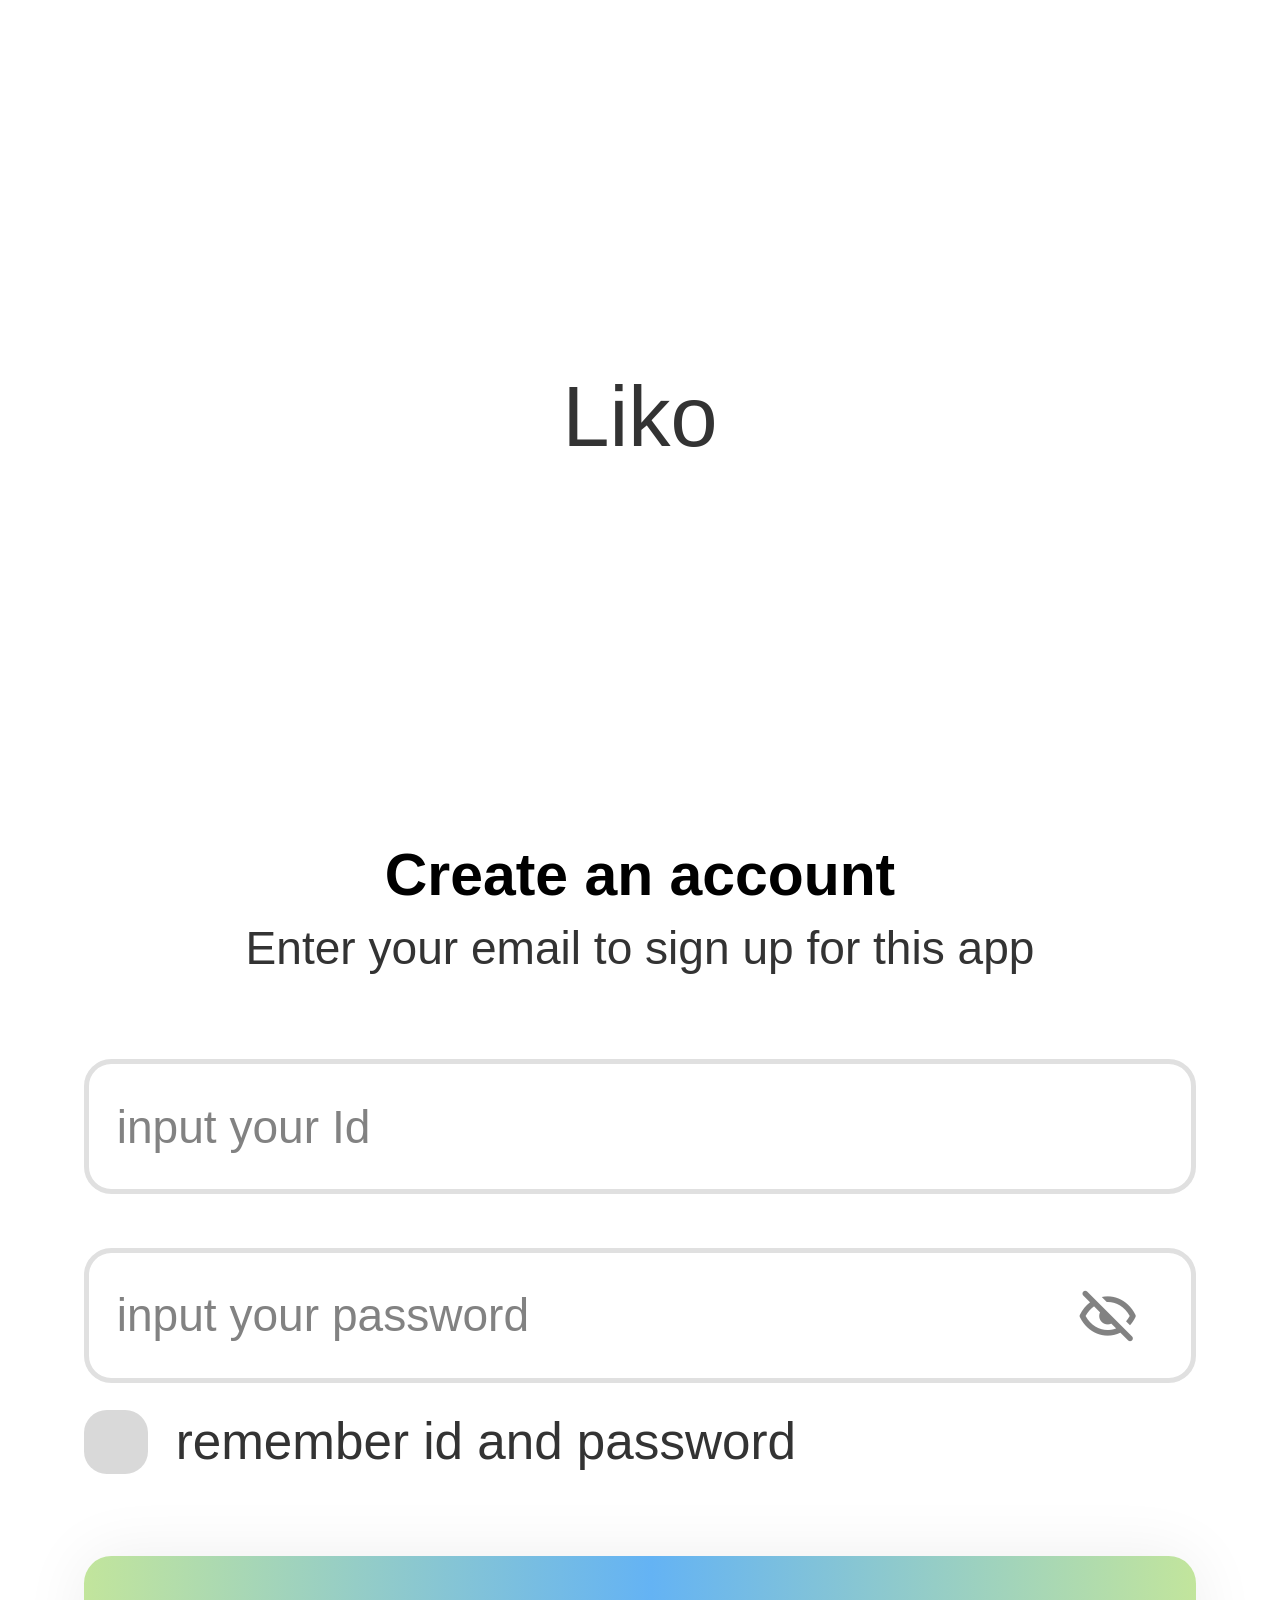
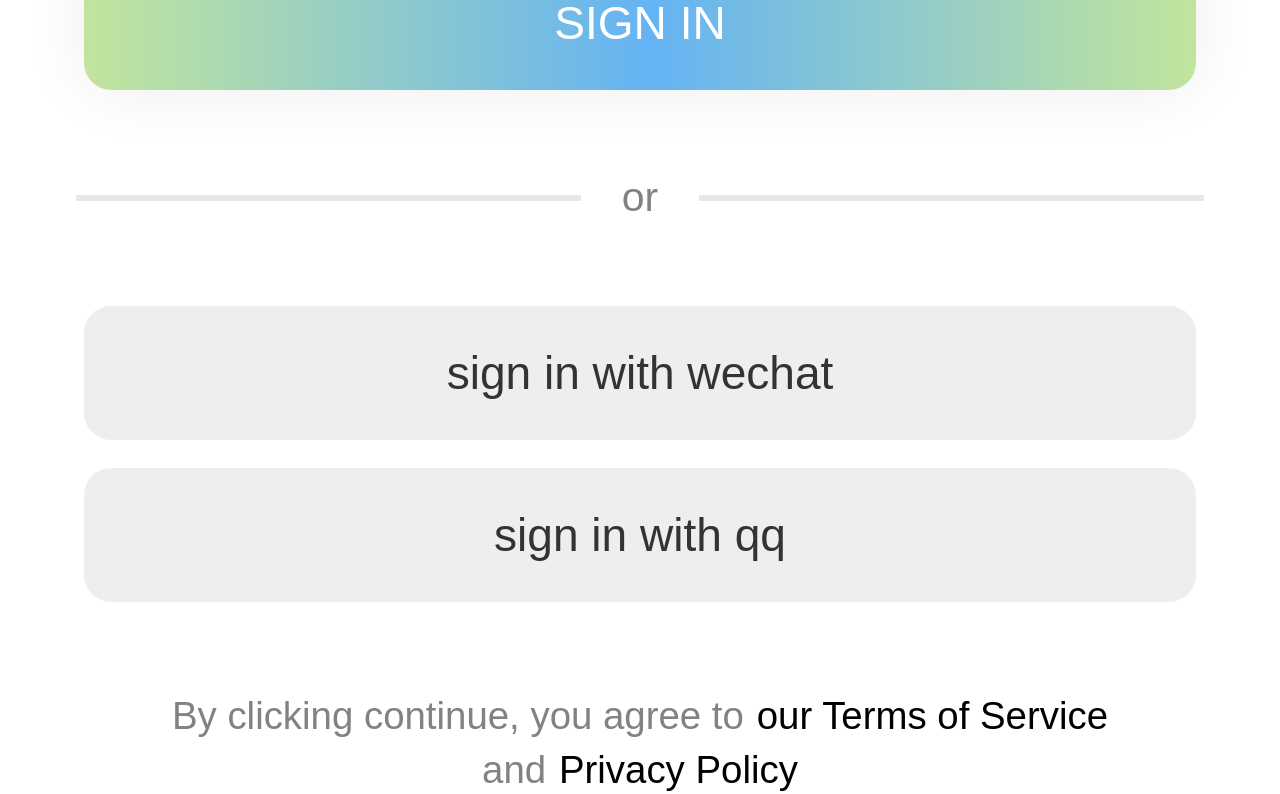
==== project/index.html @ 8d76da02 "接入了部分接口。做了首页，关注帖子。个人页面的渲染" ====
<!doctype html>
<html lang="en">
  <head>
    <meta charset="UTF-8" />
    <meta name="viewport" content="width=device-width, initial-scale=1.0" />
    <title>social chat</title>
    <!-- 首页图标 -->
    <link rel="icon" href="#" />
    <!-- 引入字体图标 -->
    <link rel="stylesheet" href="./resources/iconfont/iconfont.css" />
    <!-- 接入全局前置样式 -->
    <link rel="stylesheet" href="./css/base.css" />
    <!-- 接入登录页面的样式 -->
    <link rel="stylesheet" href="./css/sign_in.css" />
    <!-- 接入首页的样式 -->
    <link rel="stylesheet" href="./css/home.css" />
    <!-- 接入详情页面的样式 -->
    <link rel="stylesheet" href="./css/detials.css" />
    <!-- 接入个人页面的样式 -->
    <link rel="stylesheet" href="./css/personal.css" />
    <!-- 接入消息页面的样式 -->
    <link rel="stylesheet" href="./css/message.css" />
    <!-- 接入发布页面的样式 -->
    <link rel="stylesheet" href="./css/search-pulish.css" />
  </head>
  <body>
    <div class="sign-in">
      <div class="app-name">Liko</div>
      <div class="content">
        <div class="copy">
          <h3>Create an account</h3>
          <p>Enter your email to sign up for this app</p>
        </div>
        <div class="input">
          <input type="text" placeholder="input your Id" class="login-id" />
          <div class="pwd">
            <input
              type="password"
              placeholder="input your password"
              class="password"
            />
            <div class="eye-icons">
              <i class="iconfont icon-eye-off eye-active"></i>
              <i class="iconfont icon-eye"></i>
            </div>
          </div>
          <div class="remember-box">
            <div class="remember-button"></div>
            <p>remember id and password</p>
          </div>
          <button class="login-btn">sign in</button>
        </div>
        <div class="divider">
          <div class="left"></div>
          <span>or</span>
          <div class="right"></div>
        </div>
        <div class="btns">
          <button><i class="iconfont"></i>sign in with wechat</button>
          <button><i class="iconfont"></i>sign in with qq</button>
        </div>
        <div class="more-info">
          <div class="first-row">
            <span>By clicking continue, you agree to</span>
            <span> our Terms of Service</span>
          </div>
          <div class="next-row">
            <span>and</span> <span>Privacy Policy</span>
          </div>
        </div>
      </div>
    </div>
    <div class="home">
      <div class="nav-bar">
        <div class="app-logo">Liko</div>
        <div class="mode-toggle">
          <ul>
            <li><button class="btn-picked">For you</button></li>
            <li><button>Follow</button></li>
            <li><button>Topic</button></li>
          </ul>
          <div class="indicater"></div>
        </div>
      </div>
      <div class="search-bar">
        <input type="text" placeholder="Search..." id="go-to-search" />
        <div class="icon"><i class="iconfont icon-sousuo"></i></div>
      </div>
      <div class="ForYou mode-active">
        <div class="for-you">
          <div class="layout-left">
            <ul class="left-post-list"></ul>
          </div>
          <div class="layout-right">
            <ul class="right-post-list"></ul>
          </div>
        </div>
      </div>
      <div class="Follow">
        <div class="follow">
          <div class="follow-user">
            <ul></ul>
          </div>
          <div class="follow-post">
            <ul></ul>
          </div>
        </div>
      </div>
      <div class="Topic">
        <div class="item-number">
          <p>There are 100+ posts you're interested in</p>
        </div>
        <div class="topic">
          <div class="layout-left">
            <ul>
              <li class="item">
                <div class="photo">
                  <div class="post">
                    <div class="post-head">
                      <div class="avater">
                        <div class="avater-img">
                          <img
                            src="./resources/test photos/test-user-img.jpg"
                            alt=""
                          />
                        </div>
                        <div class="avater-infos">
                          <p class="avater-id">Rikka</p>
                          <p class="time">12 hours ago</p>
                        </div>
                      </div>
                      <i class="iconfont icon-a-gf-dots1"></i>
                    </div>
                    <img
                      src="./resources/test photos/test-user-img.jpg"
                      alt=""
                      class="image"
                    />
                    <div class="description">
                      <p>Post description</p>
                      <div class="post-action">
                        <i class="iconfont icon-24px"></i>
                        <span>100+ Likes</span>
                        <i class="iconfont icon-pinglun"></i>
                        <span>100+ commonts</span>
                      </div>
                    </div>
                  </div>
                </div>
              </li>
              <li class="item">
                <div class="only-text">
                  <div class="post">
                    <div class="post-head">
                      <div class="avater">
                        <div class="avater-img">
                          <img
                            src="./resources/test photos/test-user-img.jpg"
                            alt=""
                          />
                        </div>
                        <div class="avater-infos">
                          <p class="avater-id">Rikka</p>
                          <p class="time">3 hours ago</p>
                        </div>
                      </div>
                      <i class="iconfont icon-a-gf-dots1"></i>
                    </div>
                    <p class="post-content">
                      Body text for a post. Since it's a social app, sometimes
                      it's a hot take, and sometimes it's a question.
                    </p>
                    <div class="description">
                      <div class="post-action">
                        <i class="iconfont icon-24px"></i>
                        <span>100+ Likes</span>
                        <i class="iconfont icon-pinglun"></i>
                        <span>100+ commonts</span>
                      </div>
                    </div>
                  </div>
                </div>
              </li>
              <li class="item">
                <div class="photo">
                  <div class="post">
                    <div class="post-head">
                      <div class="avater">
                        <div class="avater-img">
                          <img
                            src="./resources/test photos/test-user-img.jpg"
                            alt=""
                          />
                        </div>
                        <div class="avater-infos">
                          <p class="avater-id">Rikka</p>
                          <p class="time">3 hours ago</p>
                        </div>
                      </div>
                      <i class="iconfont icon-a-gf-dots1"></i>
                    </div>
                    <img
                      src="./resources/test photos/test-user-img.jpg"
                      alt=""
                      class="image"
                    />
                    <div class="description">
                      <p>Post description</p>
                      <div class="post-action">
                        <i class="iconfont icon-24px"></i>
                        <span>100+ Likes</span>
                        <i class="iconfont icon-pinglun"></i>
                        <span>100+ commonts</span>
                      </div>
                    </div>
                  </div>
                </div>
              </li>
            </ul>
          </div>
          <div class="layout-right">
            <ul>
              <li class="item">
                <div class="only-text">
                  <div class="post">
                    <div class="post-head">
                      <div class="avater">
                        <div class="avater-img">
                          <img
                            src="./resources/test photos/test-user-img.jpg"
                            alt=""
                          />
                        </div>
                        <div class="avater-infos">
                          <p class="avater-id">Rikka</p>
                          <p class="time">3 hours ago</p>
                        </div>
                      </div>
                      <i class="iconfont icon-a-gf-dots1"></i>
                    </div>
                    <p class="post-content">
                      Small progress every day creates big change over time.
                    </p>
                    <div class="description">
                      <div class="post-action">
                        <i class="iconfont icon-24px"></i>
                        <span>100+ Likes</span>
                        <i class="iconfont icon-pinglun"></i>
                        <span>100+ commonts</span>
                      </div>
                    </div>
                  </div>
                </div>
              </li>
              <li class="item">
                <div class="photo">
                  <div class="post">
                    <div class="post-head">
                      <div class="avater">
                        <div class="avater-img">
                          <img
                            src="./resources/test photos/test-user-img.jpg"
                            alt=""
                          />
                        </div>
                        <div class="avater-infos">
                          <p class="avater-id">Rikka</p>
                          <p class="time">3 hours ago</p>
                        </div>
                      </div>
                      <i class="iconfont icon-a-gf-dots1"></i>
                    </div>
                    <img
                      src="./resources/test photos/test-user-img.jpg"
                      alt=""
                      class="image"
                    />
                    <div class="description">
                      <p>Post description</p>
                      <div class="post-action">
                        <i class="iconfont icon-24px"></i>
                        <span>100+ Likes</span>
                        <i class="iconfont icon-pinglun"></i>
                        <span>100+ commonts</span>
                      </div>
                    </div>
                  </div>
                </div>
              </li>
              <li class="item">
                <div class="only-text">
                  <div class="post">
                    <div class="post-head">
                      <div class="avater">
                        <div class="avater-img">
                          <img
                            src="./resources/test photos/test-user-img.jpg"
                            alt=""
                          />
                        </div>
                        <div class="avater-infos">
                          <p class="avater-id">Rikka</p>
                          <p class="time">3 hours ago</p>
                        </div>
                      </div>
                      <i class="iconfont icon-a-gf-dots1"></i>
                    </div>
                    <p class="post-content">
                      Discipline matters more than motivation in difficult
                      moments.
                    </p>
                    <div class="description">
                      <div class="post-action">
                        <i class="iconfont icon-24px"></i>
                        <span>100+ Likes</span>
                        <i class="iconfont icon-pinglun"></i>
                        <span>100+ commonts</span>
                      </div>
                    </div>
                  </div>
                </div>
              </li>
            </ul>
          </div>
        </div>
      </div>
    </div>
    <div class="post-detials">
      <div class="post-header">
        <div class="avater-info">
          <i class="iconfont icon-arrowleft"></i>
          <img src="" alt="" class="detial-avater" />
          <p class="poster-name"></p>
          <button class="follow-me">follow</button>
        </div>

        <i class="iconfont icon-a-gf-dots1"></i>
      </div>
      <div class="detial-banner">
        <ul class="photoset"></ul>
        <ul class="circle">
          <li></li>
        </ul>
      </div>
      <div class="icons">
        <div class="left">
          <ul>
            <li>
              <button type="button" class="like-btn">
                <i class="iconfont icon-24px like-icon"></i>
              </button>
            </li>
            <li>
              <i class="iconfont icon-pinglun"></i>
            </li>
            <li>
              <button type="button" class="collect-btn">
                <i class="iconfont icon-star collect-icon"></i>
              </button>
            </li>
          </ul>
        </div>
        <div class="right">
          <i class="iconfont icon-share"></i>
        </div>
      </div>
      <div class="detial-dsec">
        <div class="text">
          <p></p>
          <span> </span>
        </div>
      </div>
      <div class="add-comment">
        <img
          src="./resources/test photos/test-user-img.jpg"
          alt="#"
          class="detial-avater comment-avater"
        />
        <input
          type="text"
          placeholder="add your comment"
          id="comment"
          class="comment-input"
        />
        <button class="push-comment">submit</button>
      </div>
      <div class="comments comment-list">
        <div class="comment-item">
          <div class="commenter">
            <img
              src="./resources/test photos/test-user-img.jpg"
              alt="#"
              class="detial-avater"
            />
          </div>
          <div class="comment-info">
            <p class="commenter-id"></p>
            <p></p>
            <div class="icons-and-time">
              <p class="time"></p>
              <div class="comment-icons">
                <i class="iconfont icon-24px"></i>
                <i class="iconfont icon-pinglun"></i>
                <i class="iconfont icon-share"></i>
              </div>
            </div>
          </div>
        </div>
      </div>
    </div>
    <div class="personal">
      <div class="navi-bar">
        <div class="User">
          <img
            src="./resources/test photos/test-user-img.jpg"
            alt="#"
            class="detial-avater"
          />
          <div class="notifications">99+</div>
        </div>
        <div class="icons">
          <i class="iconfont icon-add"></i>
          <i class="iconfont icon-settings"></i>
        </div>
      </div>
      <div class="user-proflie-data">
        <div class="Avater">
          <div class="bg-circle">
            <div class="border">
              <img src="./resources/test photos/test-user-img.jpg" alt="#" />
            </div>
          </div>
        </div>
        <div class="data">
          <ul>
            <li class="posts"></li>
            <li class="followers"></li>
            <li class="following"></li>
          </ul>
          <ul>
            <li class="">Posts</li>
            <li class="">Followers</li>
            <li class="">Following</li>
          </ul>
        </div>
      </div>
      <div class="userName-and-info">
        <p class="username"></p>
        <p class="desc"></p>
        <div class="profile-follower">
          <div class="avaters">
            <div class="border" id="first-show-follower">
              <img
                src="./resources/test photos/test-user-img.jpg"
                alt=""
                class=""
              />
            </div>
            <div class="border" id="second-show-follower">
              <img
                src="./resources/test photos/test-user-img.jpg"
                alt=""
                class=""
              />
            </div>
            <div class="border" id="third-show-follower">
              <img
                src="./resources/test photos/test-user-img.jpg"
                alt=""
                class=""
              />
            </div>
          </div>
          <div class="follower-desc">
            <span>Followed by</span>
            <span>username, username</span>
            <p>and 100 others</p>
          </div>
        </div>
        <div class="buttons">
          <button class="edit-profile">Edit Profile</button>
          <button class="message">
            <i class="iconfont icon-message"></i>
          </button>
        </div>
        <div class="tab-navi-bar">
          <ul>
            <li class="picked">
              <i class="iconfont icon-wangge"></i>
            </li>
            <li>
              <i class="iconfont icon-t-box-line"></i>
            </li>
            <li>
              <i class="iconfont icon-drafts"></i>
            </li>
          </ul>
        </div>
        <div class="grid-photos-view">
          <ul>
            <li>
              <img
                class="grid-photo"
                src="./resources/test photos/test-user-img.jpg"
                aly=""
              />
            </li>
          </ul>
        </div>
        <div class="text-view">
          <ul>
            <li class="plog">
              <h3 class="plog-head">taffy</h3>
              <p>灌注塔菲喵,灌注塔菲谢谢喵</p>
              <div class="plog-info">
                <p class="push-time">2025-4-20</p>
                <div class="icons">
                  <i class="iconfont icon-24px"></i>
                  <i class="iconfont icon-pinglun"></i>
                  <i class="iconfont icon-share"></i>
                </div>
              </div>
            </li>
          </ul>
        </div>
      </div>
    </div>
    <div class="other">
      <div class="user-proflie-data">
        <div class="Avater">
          <div class="bg-circle">
            <div class="border">
              <img src="./resources/test photos/test-user-img.jpg" alt="#" />
            </div>
          </div>
        </div>
        <div class="data">
          <ul>
            <li class="posts">100</li>
            <li class="followers">200</li>
            <li class="following">300</li>
          </ul>
          <ul>
            <li class="">Posts</li>
            <li class="">Followers</li>
            <li class="">Following</li>
          </ul>
        </div>
      </div>
      <div class="userName-and-info">
        <p class="username">除草机</p>
        <p class="desc">灌注塔菲喵,灌注塔菲谢谢喵</p>
        <div class="profile-follower">
          <div class="avaters">
            <div class="border" id="first-show-follower">
              <img
                src="./resources/test photos/test-user-img.jpg"
                alt=""
                class=""
              />
            </div>
            <div class="border" id="second-show-follower">
              <img
                src="./resources/test photos/test-user-img.jpg"
                alt=""
                class=""
              />
            </div>
            <div class="border" id="third-show-follower">
              <img
                src="./resources/test photos/test-user-img.jpg"
                alt=""
                class=""
              />
            </div>
          </div>
          <div class="follower-desc">
            <span>Followed by</span>
            <span>username, username</span>
            <p>and 100 others</p>
          </div>
        </div>
        <div class="buttons">
          <button class="edit-profile">Follow</button>
          <button class="message">
            <i class="iconfont icon-message"></i>
          </button>
        </div>
        <div class="tab-navi-bar">
          <ul>
            <li class="picked">
              <i class="iconfont icon-wangge"></i>
            </li>
            <li>
              <i class="iconfont icon-t-box-line"></i>
            </li>
          </ul>
        </div>
        <div class="grid-photos-view">
          <ul>
            <li>
              <img
                class="grid-photo"
                src="./resources/test photos/test-user-img.jpg"
                aly=""
              />
            </li>
            <li>
              <img
                class="grid-photo"
                src="./resources/test photos/test-user-img.jpg"
                aly=""
              />
            </li>
            <li>
              <img
                class="grid-photo"
                src="./resources/test photos/test-user-img.jpg"
                aly=""
              />
            </li>
            <li>
              <img
                class="grid-photo"
                src="./resources/test photos/test-user-img.jpg"
                aly=""
              />
            </li>
            <li>
              <img
                class="grid-photo"
                src="./resources/test photos/test-user-img.jpg"
                aly=""
              />
            </li>
            <li>
              <img
                class="grid-photo"
                src="./resources/test photos/test-user-img.jpg"
                aly=""
              />
            </li>
            <li>
              <img
                class="grid-photo"
                src="./resources/test photos/test-user-img.jpg"
                aly=""
              />
            </li>
            <li>
              <img
                class="grid-photo"
                src="./resources/test photos/test-user-img.jpg"
                aly=""
              />
            </li>
            <li>
              <img
                class="grid-photo"
                src="./resources/test photos/test-user-img.jpg"
                aly=""
              />
            </li>
            <li>
              <img
                class="grid-photo"
                src="./resources/test photos/test-user-img.jpg"
                aly=""
              />
            </li>
          </ul>
        </div>
        <div class="text-view">
          <ul>
            <li class="plog">
              <h3 class="plog-head">taffy</h3>
              <p>灌注塔菲喵,灌注塔菲谢谢喵</p>
              <div class="plog-info">
                <p class="push-time">2025-4-20</p>
                <div class="icons">
                  <i class="iconfont icon-24px"></i>
                  <i class="iconfont icon-pinglun"></i>
                  <i class="iconfont icon-share"></i>
                </div>
              </div>
            </li>
            <li class="plog">
              <h3 class="plog-head">taffy</h3>
              <p>灌注塔菲喵,灌注塔菲谢谢喵</p>
              <div class="plog-info">
                <p class="push-time">2025-4-20</p>
                <div class="icons">
                  <i class="iconfont icon-24px"></i>
                  <i class="iconfont icon-pinglun"></i>
                  <i class="iconfont icon-share"></i>
                </div>
              </div>
            </li>
            <li class="plog">
              <h3 class="plog-head">taffy</h3>
              <p>灌注塔菲喵,灌注塔菲谢谢喵</p>
              <div class="plog-info">
                <p class="push-time">2025-4-20</p>
                <div class="icons">
                  <i class="iconfont icon-24px"></i>
                  <i class="iconfont icon-pinglun"></i>
                  <i class="iconfont icon-share"></i>
                </div>
              </div>
            </li>
          </ul>
        </div>
      </div>
    </div>
    <div class="message-page">
      <h2 class="message-head">message</h2>
      <div class="category">
        <ul>
          <li class="category-picked message">Message</li>
          <li class="like">Likes</li>
          <li class="follow">Follow</li>
          <li class="comment">Comments</li>
        </ul>
      </div>
      <div class="message-list">
        <ul>
          <li class="message-item">
            <div class="dot"></div>
            <div class="avater">
              <img
                src="./resources/test photos/test-user-img.jpg"
                alt=""
                class="avater"
              />
            </div>
            <div class="preview">
              <h3 class="talker-name">Rikka</h3>
              <p class="the-last">灌注塔菲喵 灌注塔菲谢谢喵</p>
            </div>
          </li>
          <li class="message-item">
            <div class="dot"></div>
            <div class="avater">
              <img
                src="./resources/test photos/test-user-img.jpg"
                alt=""
                class="avater"
              />
            </div>
            <div class="message-preview">
              <h3 class="talker-name">Rikka</h3>
              <p class="the-last">灌注塔菲喵 灌注塔菲谢谢喵</p>
            </div>
          </li>
        </ul>
      </div>
      <div class="like-list">
        <ul>
          <li class="message-item">
            <div class="dot"></div>
            <div class="avater">
              <img
                src="./resources/test photos/test-user-img.jpg"
                alt=""
                class="avater"
              />
            </div>
            <div class="preview">
              <h3 class="talker-name">Rikka</h3>
              <p class="likes">like your post</p>
            </div>
          </li>
          <li class="message-item">
            <div class="dot"></div>
            <div class="avater">
              <img
                src="./resources/test photos/test-user-img.jpg"
                alt=""
                class="avater"
              />
            </div>
            <div class="preview">
              <h3 class="talker-name">Rikka</h3>
              <p class="likes">like your post</p>
            </div>
          </li>
        </ul>
      </div>
      <div class="follow-list">
        <ul>
          <li class="message-item">
            <div class="dot"></div>
            <div class="avater">
              <img
                src="./resources/test photos/test-user-img.jpg"
                alt=""
                class="avater"
              />
            </div>
            <div class="preview">
              <h3 class="talker-name">Rikka</h3>
              <p class="likes">start follow you</p>
            </div>
          </li>
          <li class="message-item">
            <div class="dot"></div>
            <div class="avater">
              <img
                src="./resources/test photos/test-user-img.jpg"
                alt=""
                class="avater"
              />
            </div>
            <div class="preview">
              <h3 class="talker-name">Rikka</h3>
              <p class="likes">start follow you</p>
            </div>
          </li>
        </ul>
      </div>
    </div>
    <div class="chat-page">
      <div class="chat-head">
        <div class="talker-info">
          <i class="iconfont icon-arrowleft"></i>
          <div class="talker">
            <img
              src="./resources/test photos/test-user-img.jpg"
              alt=""
              class="talker-img"
            />
          </div>
          <div class="title">
            <p class="talker-name">taffy</p>
            <p class="active-time">2025-4-20</p>
          </div>
        </div>
        <div class="head-icons">
          <i class="iconfont icon-dianhua"></i>
          <i class="iconfont icon-shipin"></i>
        </div>
      </div>
      <div class="chat-content"></div>
      <div class="footer-input">
        <input type="text" placeholder="message..." id="send-message" />
        <div class="chat-icons">
          <i class="iconfont icon-yuyin"></i>
          <i class="iconfont icon-emoji"></i>
          <i class="iconfont icon-icon-"></i>
        </div>
      </div>
    </div>
    <div class="pulish-page">
      <div class="pulish-head">
        <div class="avater">
          <img
            src="./resources/test photos/test-user-img.jpg"
            alt=""
            class="avater-img"
          />
        </div>
        <input type="text" placeholder="add title" id="pulish-title" />
      </div>
      <div class="pulish-content">
        <input type="file" multiple id="pulish-image" />
        <label for="pulish-image">
          <i class="iconfont icon-add"></i>
        </label>
        <textarea placeholder="add content" id="pulish-content"></textarea>
      </div>
      <div class="pulish-footer">
        <div class="fn-btns">
          <div class="add-topic">
            <button id="add-topic">add topic</button>
            <input class="input-topic" placeholder="topic" id="input-topic" />
          </div>
          <button id="at-friend">@friend</button>
        </div>
        <div class="pulish-btn">
          <button id="draft" class="draft">draft</button>
          <button id="pulish" class="pulish">pulish</button>
        </div>
      </div>
    </div>
    <div class="search-page">
      <div class="search-bar">
        <input type="text" placeholder="Search..." id="to-search" />
        <i class="iconfont icon-quxiao" id="clean"></i>
        <div class="icon">
          <i class="iconfont icon-sousuo"></i>
        </div>
      </div>
      <div class="search-content">
        <ul class="search-history">
          <li class="item">
            <p>taffy</p>
          </li>
          <li class="item">
            <p>taffy</p>
          </li>
          <li class="item">
            <p>taffy</p>
          </li>
        </ul>
        <ul class="search-match">
          <li class="item">
            <p>taffy</p>
          </li>
          <li class="item">
            <p>taffy</p>
          </li>
          <li class="item">
            <p>taffy</p>
          </li>
        </ul>
      </div>
    </div>
    <div class="search-result-page">
      <div class="result-head">
        <div class="back">
          <i class="iconfont icon-arrowleft"></i>
        </div>
        <div class="head-title">
          <h2>
            There are
            <span class="result-count">100+</span>
            results
          </h2>
        </div>
      </div>
      <div class="search-result">
        <ul class="items">
          <li class="match-item">
            <div class="photo">
              <div class="post">
                <div class="post-head">
                  <div class="avater">
                    <div class="avater-img">
                      <img
                        src="./resources/test photos/test-user-img.jpg"
                        alt=""
                      />
                    </div>
                    <div class="avater-infos">
                      <p class="avater-id">Rikka</p>
                      <p class="time">3 hours ago</p>
                    </div>
                  </div>
                  <i class="iconfont icon-a-gf-dots1"></i>
                </div>
                <img
                  src="./resources/test photos/test-user-img.jpg"
                  alt=""
                  class="image"
                />
                <div class="description">
                  <p>Post description</p>
                  <div class="post-action">
                    <i class="iconfont icon-24px"></i>
                    <span>100+ Likes</span>
                    <div class="pinlun">
                      <i class="iconfont icon-pinglun" id="pinlun"></i>
                      <span>100+ commonts</span>
                    </div>
                  </div>
                </div>
                <div class="hot-comment">
                  <div class="hot">
                    <i class="iconfont icon-fire"></i>
                    <span class="hot-number">100+</span>
                  </div>
                  <p class="hot-content">666</p>
                </div>
              </div>
            </div>
          </li>
          <li class="match-item">
            <div class="photo">
              <div class="post">
                <div class="post-head">
                  <div class="avater">
                    <div class="avater-img">
                      <img
                        src="./resources/test photos/test-user-img.jpg"
                        alt=""
                      />
                    </div>
                    <div class="avater-infos">
                      <p class="avater-id">Rikka</p>
                      <p class="time">3 hours ago</p>
                    </div>
                  </div>
                  <i class="iconfont icon-a-gf-dots1"></i>
                </div>
                <img
                  src="./resources/test photos/test-user-img.jpg"
                  alt=""
                  class="image"
                />
                <div class="description">
                  <p>Post description</p>
                  <div class="post-action">
                    <i class="iconfont icon-24px"></i>
                    <span>100+ Likes</span>
                    <div class="pinlun">
                      <i class="iconfont icon-pinglun" id="pinlun"></i>
                      <span>100+ commonts</span>
                    </div>
                  </div>
                </div>
                <div class="hot-comment">
                  <div class="hot">
                    <i class="iconfont icon-fire"></i>
                    <span class="hot-number">100+</span>
                  </div>
                  <p class="hot-content">666</p>
                </div>
              </div>
            </div>
          </li>
          <li class="match-item">
            <div class="photo">
              <div class="post">
                <div class="post-head">
                  <div class="avater">
                    <div class="avater-img">
                      <img
                        src="./resources/test photos/test-user-img.jpg"
                        alt=""
                      />
                    </div>
                    <div class="avater-infos">
                      <p class="avater-id">Rikka</p>
                      <p class="time">3 hours ago</p>
                    </div>
                  </div>
                  <i class="iconfont icon-a-gf-dots1"></i>
                </div>
                <img
                  src="./resources/test photos/test-user-img.jpg"
                  alt=""
                  class="image"
                />
                <div class="description">
                  <p>Post description</p>
                  <div class="post-action">
                    <i class="iconfont icon-24px"></i>
                    <span>100+ Likes</span>
                    <div class="pinlun">
                      <i class="iconfont icon-pinglun" id="pinlun"></i>
                      <span>100+ commonts</span>
                    </div>
                  </div>
                </div>
                <div class="hot-comment">
                  <div class="hot">
                    <i class="iconfont icon-fire"></i>
                    <span class="hot-number">100+</span>
                  </div>
                  <p class="hot-content">666</p>
                </div>
              </div>
            </div>
          </li>
        </ul>
      </div>
    </div>
    <div class="bottom-top-bar">
      <ul>
        <li><i class="iconfont icon-home"></i></li>
        <li><i class="iconfont icon-following follow-btn"></i></li>
        <li><i class="iconfont icon-add"></i></li>
        <li><i class="iconfont icon-message"></i></li>
        <li><i class="iconfont icon-user"></i></li>
      </ul>
    </div>
    <script src="https://cdn.jsdelivr.net/npm/axios/dist/axios.min.js"></script>
    <script type="module" src="./js/main.js"></script>
  </body>
</html>
---- project/resources/iconfont/iconfont.css ----
@font-face {
  font-family: "iconfont"; /* Project id 5163041 */
  src: url('iconfont.woff2?t=1776688987838') format('woff2'),
       url('iconfont.woff?t=1776688987838') format('woff'),
       url('iconfont.ttf?t=1776688987838') format('truetype');
}

.iconfont {
  font-family: "iconfont" !important;
  font-size: 16px;
  font-style: normal;
  -webkit-font-smoothing: antialiased;
  -moz-osx-font-smoothing: grayscale;
}

.icon-quxiao:before {
  content: "\e621";
}

.icon-emoji:before {
  content: "\e628";
}

.icon-dianhua:before {
  content: "\e64c";
}

.icon-drafts:before {
  content: "\e62a";
}

.icon-icon-:before {
  content: "\e60e";
}

.icon-shipin:before {
  content: "\eafb";
}

.icon-wangge:before {
  content: "\e881";
}

.icon-yuyin:before {
  content: "\e8c0";
}

.icon-sousuo:before {
  content: "\e63b";
}

.icon-t-box-line:before {
  content: "\e770";
}

.icon-arrowleft:before {
  content: "\e626";
}

.icon-share:before {
  content: "\e6f3";
}

.icon-message:before {
  content: "\e78a";
}

.icon-star:before {
  content: "\e7df";
}

.icon-fire:before {
  content: "\e842";
}

.icon-user:before {
  content: "\e677";
}

.icon-message1:before {
  content: "\e70c";
}

.icon-close:before {
  content: "\e664";
}

.icon-settings:before {
  content: "\e699";
}

.icon-home:before {
  content: "\e608";
}

.icon-bell:before {
  content: "\e887";
}

.icon-pinglun:before {
  content: "\e647";
}

.icon-Draft:before {
  content: "\eaaa";
}

.icon-add:before {
  content: "\e695";
}

.icon-eye:before {
  content: "\e67b";
}

.icon-following:before {
  content: "\e60a";
}

.icon-24px:before {
  content: "\e60d";
}

.icon-eye-off:before {
  content: "\e600";
}

.icon-moon:before {
  content: "\e601";
}

.icon-log-out:before {
  content: "\e602";
}

.icon-user1:before {
  content: "\e697";
}

.icon-log-out1:before {
  content: "\e73d";
}

.icon-sun:before {
  content: "\e886";
}

.icon-user-plus:before {
  content: "\e6b5";
}

.icon-edit:before {
  content: "\e77d";
}

.icon-search:before {
  content: "\e627";
}

.icon-history:before {
  content: "\ea03";
}

.icon-a-gf-dots1:before {
  content: "\e618";
}
---- project/css/base.css ----
* {
  margin: 0;
  padding: 0;
  box-sizing: border-box;
}

html {
  font-size: 3.7333vw;
}

body {
  min-height: 100vh;
  font-family: -apple-system, BlinkMacSystemFont, "Inter", sans-serif;
  font-size: 1rem;
  color: #333;
  background-color: #fff;
  -webkit-tap-highlight-color: transparent;
}

h1,
h2,
h3,
h4,
h5,
h6 {
  font-size: inherit;
  font-weight: normal;
}

ul,
ol {
  list-style: none;
}

a {
  color: inherit;
  text-decoration: none;
}

img {
  display: block;
  width: 100%;
}

button,
input,
textarea,
select {
  border: none;
  outline: none;
  background: none;
  font: inherit;
  color: inherit;
}

button {
  cursor: pointer;
}

textarea {
  resize: none;
}

table {
  border-collapse: collapse;
  border-spacing: 0;
}

i,
em {
  font-style: normal;
}

b,
strong {
  font-weight: normal;
}
---- project/css/sign_in.css ----
:root {
  --common-font-color: #333333;
  --title-color: #000000;

  --secondary-text-color: #828282;
  --divider-text-color: #999999;

  --white-color: #ffffff;
  --page-bg-color: #ffffff;
  --button-bg-color: #eeeeee;

  --input-bg-color: transparent;
  --input-border-color: #e0e0e0;

  --divider-line-color: #e6e6e6;
  --input-focus-border-color: #ffe0c2;
  --input-focus-shadow-color: rgba(255, 224, 194, 0.35);

  --primary-gradient: linear-gradient(
    to right,
    #c2e59c 0%,
    #64b3f4 51%,
    #c2e59c 100%
  );

  --button-shadow-color: #eeeeee;
  --hover-shadow-color: rgba(0, 0, 0, 0.12);
}

body.dark {
  --common-font-color: #e6e6e6;
  --title-color: #f5f5f5;
  --secondary-text-color: #9a9a9a;
  --divider-text-color: #7d7d7d;

  --page-bg-color: #1f2229;
  --button-bg-color: #23262d;
  --input-bg-color: rgba(255, 255, 255, 0.02);

  --input-border-color: #343842;
  --divider-line-color: #2c3038;

  --input-focus-border-color: #8eaed8;
  --input-focus-shadow-color: rgba(142, 174, 216, 0.18);

  --button-shadow-color: rgba(0, 0, 0, 0.2);
  --hover-shadow-color: rgba(0, 0, 0, 0.25);
}

body {
  background: var(--page-bg-color);
  color: var(--common-font-color);
}

.sign-in {
  width: 100%;
}

.app-name {
  font-size: 6.6vw;
  font-weight: 500;
  margin: 28.8vw auto 29.33vw auto;
  text-align: center;
}

.content {
  display: flex;
  flex-direction: column;
  align-items: center;
  gap: 6.6vw;
  padding: 0vw 6.6vw;
  font-size: 3.6vw;
}

.copy {
  display: flex;
  flex-direction: column;
  justify-content: center;
  align-items: center;
  gap: 1vw;
}

.copy h3 {
  font-size: 4.6vw;
  font-weight: 600;
  color: var(--title-color);
}

.input {
  display: block;
  width: 100%;
}

.input input {
  width: 100%;
  height: 10.5vw;
  padding: 4.26vw 2.13vw;
  background: var(--input-bg-color);
  border: 0.4vw solid var(--input-border-color);
  border-radius: 2.13vw;
  color: var(--common-font-color);
  transition:
    border-color 0.3s ease,
    box-shadow 0.3s ease,
    background 0.3s ease,
    color 0.3s ease,
    transform 0.1s linear;
  outline: none;
}

.input input:nth-child(2) {
  margin-top: 4.26vw;
}

.input input::placeholder {
  color: var(--secondary-text-color);
}

.input input:focus {
  border-color: var(--input-focus-border-color);
  box-shadow: 0 0 1vw var(--input-focus-shadow-color);
  outline: none;
}

.input button,
.btns button {
  display: block;
  width: 100%;
  height: 10.5vw;
}

.input button {
  margin-top: 4.26vw;
  padding: 0 2.13vw;
  text-transform: uppercase;
  background-image: var(--primary-gradient);
  border-radius: 2.13vw;
  box-shadow: 0 0 5.13vw var(--button-shadow-color);
  color: var(--white-color);
}

.btns {
  display: flex;
  flex-direction: column;
  gap: 2.13vw;
  width: 100%;
}

.btns button {
  background: var(--button-bg-color);
  border-radius: 2.13vw;
  font-weight: 500;
  color: var(--common-font-color);
  transition:
    transform 0.2s ease,
    box-shadow 0.2s ease,
    background 0.3s ease,
    color 0.3s ease;
}

.btns button:hover {
  transform: translateY(-0.4vw);
  box-shadow: 0 1.07vw 2.67vw var(--hover-shadow-color);
}

.divider {
  display: flex;
  align-items: center;
  color: var(--divider-text-color);
  font-size: 3.2vw;
}

.divider div {
  display: inline-block;
  width: 39.47vw;
  height: 0.4vw;
  background: var(--divider-line-color);
}

.divider span {
  margin: 0 3.2vw;
  color: var(--secondary-text-color);
}

.more-info div {
  text-align: center;
}

.more-info span {
  font-size: 3vw;
  color: var(--secondary-text-color);
}

.more-info div span:nth-child(2) {
  font-size: 3vw;
  color: var(--title-color);
}

.pwd {
  position: relative;
  margin-top: 4.26vw;
}
.eye-icons {
  position: absolute;
  top: 50%;
  right: 4.26vw;
  transform: translateY(-50%);
  font-size: 4.26vw;
  color: var(--secondary-text-color);
}
.eye-icons i {
  display: none;
  font-size: 5.26vw;
}
.eye-active {
  display: block !important;
}
.remember-box {
  display: flex;
  align-items: center;
  gap: 2.13vw;
  padding: 2.13vw 0;
  font-size: 4vw;
}
.remember-button {
  width: 5vw;
  height: 5vw;
  border-radius: 1.78vw;
  background: #d9d9d9;
  transition: all 0.3s ease;
}
.input input.input-error {
  border-color: #ffb3b3;
  box-shadow: 0 0 0.8vw rgba(255, 179, 179, 0.35);
}

.login-error {
  width: 100%;
  margin-top: 1.6vw;
  color: #ff6b6b;
  font-size: 3.6vw;
  text-align: left;
}

@keyframes shakeX {
  0% {
    transform: translateX(0);
  }
  12.5% {
    transform: translateX(-1vw);
  }
  25% {
    transform: translateX(1vw);
  }
  37.5% {
    transform: translateX(-1vw);
  }
  50% {
    transform: translateX(1vw);
  }
  62.5% {
    transform: translateX(-1vw);
  }
  75% {
    transform: translateX(1vw);
  }
  87.5% {
    transform: translateX(-1vw);
  }
  100% {
    transform: translateX(0);
  }
}

.shake {
  animation: shakeX 0.25s linear;
}

.remember-box.active {
  color: #5b8cff;
}

.remember-box.active .remember-button {
  background: #5b8cff;
  box-shadow: 0 0 1vw rgba(91, 140, 255, 0.35);
}
---- project/css/home.css ----
:root {
}
.bottom-top-bar {
  position: fixed;
  bottom: -1.2vw;
  left: 0;
  width: 100%;
  height: 15vw;
  padding: 4.26vw 6.6vw;
  margin-top: 2.13vw;
  background: #ffffff;
  z-index: 1;
}
.bottom-top-bar ul {
  display: flex;
  justify-content: space-between;
  align-items: center;
  gap: 4.26vw;
  color: #000000;
}
.bottom-top-bar i {
  font-size: 6.6vw;
}
.home {
  width: 100%;
  padding-bottom: 16vw;
}
.nav-bar {
  width: 100%;
  height: 10.5vw;
  display: flex;
  justify-content: space-between;
  align-items: center;
  padding: 4.26vw 6.6vw;
  background: #ffffff;
}
.app-logo {
  font-size: 6.6vw;
  color: #000000;
}
.mode-toggle ul {
  display: flex;
  justify-content: space-between;
  align-items: center;
  gap: 4.26vw;
}
.mode-toggle button {
  display: block;
  text-align: center;
  text-transform: uppercase;
  padding: 1.5vw;
  background-size: 200% auto;
  color: rgba(0, 0, 0, 0.4);
  outline: none;
}
.btn-picked {
  color: rgba(0, 0, 0, 1) !important;
}
.indicater {
  width: 6.6vw;
  height: 1vw;
  background: #000000;
  border-radius: 0.5vw;
  transition: 0.4s;
  transform: translateX(5.5vw);
}
.follow-user {
  overflow: hidden;
  padding: 2.13vw 0;
}
.follow-user ul {
  width: 100%;
  height: 26.92vw;
  display: flex;
  justify-content: space-between;
  align-items: center;
}
.follow-user ul li {
  margin-top: 2.13vw;
  padding: 2.13vw;
}
.bg-circle {
  display: flex;
  justify-content: center;
  align-items: center;
  width: 19vw;
  height: 19vw;
  border-radius: 50%;
  background: linear-gradient(90deg, #00c9ff 0%, #92fe9d 100%);
}
.bg-circle .border {
  display: flex;
  justify-content: center;
  align-items: center;
  width: 17.5vw;
  height: 17.5vw;
  border-radius: 50%;
  background: #ffffff;
}
.bg-circle .border img {
  display: block;
  width: 15.5vw;
  height: 15.5vw;
  border-radius: 50%;
  object-fit: cover;
}
.user-name {
  margin-top: 2.13vw;
  text-align: center;
}
.post-header {
  display: flex;
  justify-content: space-between;
  align-items: center;
  padding: 2.13vw;
}
.post-header i {
  display: block;
  font-size: 6.6vw;
}
.post-header .avater-info {
  display: flex;
  justify-content: center;
  align-items: center;
  gap: 2.13vw;
}
.post-header .avater-info .bg-circle {
  width: 12vw;
  height: 12vw;
}
.post-header .avater-info .border {
  width: 11vw;
  height: 11vw;
}
.post-header .avater-info img {
  width: 9.5vw;
  height: 9.5vw;
}
.poster-name {
  font-weight: 600;
}
.post-info .icons {
  display: flex;
  justify-content: space-between;
  padding: 2.13vw;
}
.post-info .icons ul {
  display: flex;
  justify-content: center;
  gap: 3vw;
}
.icons {
  padding: 2.13vw;
}
.icons i {
  font-size: 6.6vw;
}
.text {
  width: 100%;
  padding: 2.13vw;
}
.text span {
  display: -webkit-box;
  margin: 2.13vw 0;
  -webkit-line-clamp: 2;
  -webkit-box-orient: vertical;
  overflow: hidden;
}
.for-you {
  display: flex;
  justify-content: center;
  gap: 4.26vw;
  width: 100%;
  padding: 2.13vw;
}
.for-you .layout-left,
.for-you .layout-right {
  flex: 1;
}
.for-you ul {
  width: 100%;
  display: flex;
  flex-direction: column;
  gap: 4.26vw;
}
.for-you .item {
  width: 100%;
  padding: 2.13vw;
  background: rgba(255, 255, 255, 0.72);
  backdrop-filter: blur(5.13vw);
  border: 0.27vw solid rgba(255, 255, 255, 0.45);
  box-shadow:
    0 2vw 5vw rgba(0, 0, 0, 0.08),
    inset 0 0.27vw 0 rgba(255, 255, 255, 0.6);
}
.for-you .item .photo {
  width: 100%;
}
.avater {
  display: grid;
  grid-template-columns: 12vw auto;
  gap: 1vw;
}
.avater-img {
  width: 8.8vw;
  height: 8.8vw;
  border-radius: 50%;
  object-fit: cover;
  overflow: hidden;
}
.avater-infos {
  width: 20vw;
}
.post {
  width: 100%;
  height: auto;
}
.image {
  display: block;
  border-radius: 1vw;
  margin: 2.13vw auto;
}
.post-head {
  display: flex;
  justify-content: space-between;
  align-items: center;
}
.post i {
  display: block;
  font-size: 6.6vw;
  text-align: center;
}
.avater-infos p {
  font-size: 3.26vw;
  line-height: 4.26vw;
}
.time {
  color: rgba(0, 0, 0, 0.4);
}
.description {
  font-size: 3.4vw;
}
.description p {
  margin: 2.13vw 0;
}
.post-content {
  margin: 1vw 0;
}
.post-action {
  display: flex;
  align-items: center;
  gap: 1vw;
}
.post-action i {
  font-size: 4.26vw;
}
.topic {
  display: flex;
  justify-content: center;
  gap: 4.26vw;
  width: 100%;
  padding: 2.13vw;
}
.topic .layout-left,
.topic .layout-right {
  flex: 1;
}
.topic ul {
  width: 100%;
  display: flex;
  flex-direction: column;
  gap: 4.26vw;
}
.topic .item {
  width: 100%;
  padding: 2.13vw;
  background: rgba(255, 255, 255, 0.72);
  backdrop-filter: blur(5.13vw);
  border: 0.27vw solid rgba(255, 255, 255, 0.45);
  box-shadow:
    0 2vw 5vw rgba(0, 0, 0, 0.08),
    inset 0 0.27vw 0 rgba(255, 255, 255, 0.6);
}
.topic .item .photo {
  width: 100%;
}
.item-number {
  padding: 2.13vw;
  margin: 0 2.13vw;
  font-size: 4.26vw;
  font-weight: 500;
  border-radius: 3vw;
  border: 0.3vw solid #e3e3e3;
  box-shadow: 0 0.8vw 2vw rgba(0, 0, 0, 0.04);
}
.item-number p {
  padding: 2.13vw;
}
.search-bar {
  position: relative;
  padding: 2.13vw;
}
.search-bar input {
  width: 100%;
  padding: 4.26vw;
  border: 0.3vw solid #e4e4e4;
  border-radius: 4vw;
  box-shadow: 0 0.8vw 2vw rgba(0, 0, 0, 0.04);
  transition: all 0.3s ease;
}
.search-bar input::placeholder {
  font-size: 4.26vw;
  color: rgba(0, 0, 0, 0.4);
}
.search-bar .icon {
  position: absolute;
  right: 4.13vw;
  top: 50%;
  padding: 2.13vw;
  background: #5179ef;
  border-radius: 3vw;
  transform: translateY(-50%);
}
.search-bar i {
  font-size: 6.6vw;
  color: #ffffff;
}
.bottom-top-bar li i.active-tab {
  color: #000000;
}
.mode-active {
  display: block !important;
}
.ForYou,
.Follow,
.Topic {
  display: none;
}
---- project/css/detials.css ----
.detial-avater {
  width: 11vw;
  height: 11vw;
  border-radius: 50%;
  overflow: hidden;
}
.detial-banner {
  position: relative;
  width: 100%;
  overflow: hidden;
}
.photoset {
  display: flex;
}
.photoset li {
  width: 100%;
  flex-shrink: 0;
}
.circle {
  display: flex;
  gap: 2.13vw;
  position: absolute;
  left: 50%;
  bottom: 2vw;
  transform: translateX(-50%);
}
.circle li {
  width: 3vw;
  height: 3vw;
  border-radius: 50%;
  background: #ffffff;
}
.icons {
  display: flex;
  justify-content: space-between;
}
.icons .left ul {
  display: flex;
  justify-content: space-between;
  gap: 4.26vw;
}
.like-btn {
  display: flex;
  align-items: center;
  padding: 0;
  border: 0;
  background: transparent;
  color: inherit;
}
.like-btn.active,
.like-icon.active {
  color: #e84c4f;
}
.collect-btn {
  display: flex;
  align-items: center;
  padding: 0;
  border: 0;
  background: transparent;
  color: inherit;
}
.collect-btn.active,
.collect-icon.active {
  color: #f6b73c;
}
.add-comment {
  display: grid;
  grid-template-columns: 11vw 1fr 20vw;
  gap: 2.13vw;
  padding: 2.13vw;
}
.follow-me {
  display: block;
  padding: 2.13vw;
  border-radius: 5vw;
  background: #000000;
  color: #ffffff;
}
.add-comment input {
  display: block;
  border-radius: 3vw;
  padding: 1vw;
  transition:
    border-color 0.3s ease,
    box-shadow 0.3s ease,
    background 0.3s ease,
    color 0.3s ease;
  outline: none;
}
.add-comment input:focus {
  border: 0.27vw solid rgba(60, 64, 72, 0.18);
  box-shadow:
    0 1.6vw 4vw rgba(30, 34, 40, 0.08),
    0 0.4vw 1vw rgba(30, 34, 40, 0.05);
}
.comments {
  width: 100%;
  padding: 2.13vw;
}
.empty-comment {
  padding: 2.13vw 0;
  color: #999999;
  text-align: center;
}
.comment-item {
  display: grid;
  grid-template-columns: 11vw 1fr;
  gap: 2.13vw;
  margin: 2.13vw 0;
}
.commenter-id {
  font-weight: 600;
}
.icons-and-time {
  display: flex;
  justify-content: space-between;
}
.comment-icons i {
  margin: 0 1vw;
  font-size: 5.26vw;
}
.push-comment {
  background: #5b9cf3;
  color: #ffffff;
  border-radius: 4vw;
  font-size: 4.26vw;
  box-shadow: 0 1.03vw 1.54vw rgba(91, 156, 243, 0.3);
}
.post-detials {
  padding-bottom: 15vw;
}
---- project/css/personal.css ----
.personal {
  width: 100%;
}
.navi-bar {
  display: flex;
  justify-content: space-between;
  align-items: center;
  padding: 2.13vw;
}
.User {
  display: flex;
  align-items: center;
  gap: 2.13vw;
}
.notifications {
  height: 7vw;
  padding: 2.13vw;
  background: #fe0135;
  color: #ffffff;
  border-radius: 3vw;
  line-height: 2.5vw;
  letter-spacing: 0.2vw;
}
.user-proflie-data {
  display: flex;
  align-items: center;
  gap: 16vw;
  padding: 2.13vw;
}
.Avater .bg-circle {
  width: 24vw;
  height: 24vw;
}
.Avater .border {
  width: 22.5vw;
  height: 22.5vw;
}
.Avater .border img {
  display: block;
  width: 20.5vw;
  height: 20.5vw;
}
.data ul {
  display: flex;
  gap: 4.26vw;
  padding: 1vw 0;
  font-size: 4.26vw;
}
.data ul:nth-child(1) {
  font-weight: 600;
  font-size: 6vw;
  gap: 16.6vw;
}
.data ul:nth-child(2) {
  gap: 2.13vw;
}
.userName-and-info {
  padding: 2.13vw;
  font-size: 4.26vw;
}
.userName-and-info .username {
  font-weight: 600;
  font-size: 6vw;
}
.userName-and-info .desc {
  color: rgba(0, 0, 0, 0.7);
}
.follower-desc span:nth-child(1) {
  color: rgba(0, 0, 0, 0.7);
}
.follower-desc span:nth-child(2) {
  color: #000000;
  font-size: 500;
}
.avaters {
  display: flex;
  position: relative;
}
.avaters .border {
  width: 12vw;
  height: 12vw;
  border-radius: 50%;
  overflow: hidden;
}
.avaters .border img {
  width: 11vw;
  height: 11vw;
  border-radius: 50%;
  object-fit: cover;
  overflow: hidden;
}
.avaters .border:nth-child(2) {
  transform: translateX(-5vw);
}
.avaters .border:nth-child(3) {
  position: absolute;
  transform: translateX(14vw);
}
.profile-follower {
  display: flex;
  gap: 4.26vw;
  padding: 2.13vw 0;
}
.buttons {
  display: grid;
  grid-template-columns: 1fr 10.8vw;
  gap: 2.13vw;
  padding-bottom: 2.13vw;
}
.buttons button {
  background: #efefef;
  padding: 2.13vw;
  border-radius: 1.78vw;
  font-size: 4.26vw;
  font-weight: 600;
}
.buttons button i {
  display: block;
  font-size: 4.6vw;
}
.tab-navi-bar ul {
  display: grid;
  grid-template-columns: repeat(3, 1fr);
  padding-top: 2.13vw;
}
.tab-navi-bar ul li {
  padding: 2.13vw 4.26vw;
  text-align: center;
  color: rgba(0, 0, 0, 0.4);
}
.tab-navi-bar i {
  font-size: 8vw;
}
.picked {
  color: #000000 !important;
}
.grid-photos-view ul {
  display: grid;
  grid-template-columns: repeat(3, 1fr);
  gap: 0.33vw;
}
.grid-photos-view {
  overflow: hidden;
}
.icons {
  display: flex;
  gap: 2.13vw;
}
.icons i {
  font-size: 6.6vw;
  color: #000000;
}
.text-view ul {
  display: flex;
  flex-direction: column;
  gap: 6.6vw;
}
.plog {
  width: 100%;
  padding: 4.26vw 2.13vw;
  border-radius: 2.13vw;
  background: #efefef;
  box-shadow:
    0 1.6vw 4vw rgba(0, 0, 0, 0.06),
    0 0.5vw 1.2vw rgba(0, 0, 0, 0.04);
}
.plog-info {
  display: flex;
  justify-content: space-between;
  align-items: center;
}
.plog p {
  padding: 2.13vw 0;
}
.plog-info .icons {
  font-size: 4.26vw;
}
.plog-head {
  font-size: 6.6vw;
  font-weight: 500;
}
.other .tab-navi-bar ul {
  grid-template-columns: repeat(2, 1fr);
}
.other .edit-profile {
  background: #000000;
  color: #ffffff;
}
---- project/css/message.css ----
.message-page {
  width: 100%;
}
.message-head {
  font-size: 8.8vw;
  font-weight: 600;
  padding: 4.26vw 3.26vw;
}
.message-item {
  display: flex;
  align-items: center;
  gap: 1.78vw;
  padding: 2.13vw;
}
.dot {
  width: 1.78vw;
  height: 1.78vw;
  border-radius: 50%;
  background: #fe0135;
}
.avater {
  width: 12.78vw;
  height: 12.78vw;
  border-radius: 50%;
}
.talker-name {
  font-size: 4.26vw;
  font-weight: 600;
}
.the-last {
  color: rgba(0, 0, 0, 0.7);
}
.category {
  padding: 0 3.26vw;
  overflow: hidden;
}
.category ul {
  display: flex;
  gap: 2.13vw;
}
.category li {
  padding: 2.13vw 4.26vw;
  border-radius: 10vw;
  border: 0.78vw solid #e6e6e6;
  font-size: 4.26vw;
  transition: all 0.3s ease;
}
.category-picked {
  background: #000000;
  color: #ffffff;
}
.chat-page {
  width: 100%;
  padding: 0 2.13vw;
}
.chat-head {
  display: flex;
  justify-content: space-between;
  padding: 2.13vw;
}
.talker-info {
  display: flex;
  align-items: center;
  gap: 1vw;
}
.chat-head i {
  font-size: 6.26vw;
  color: #000000;
}
.talker img {
  width: 8.8vw;
  height: 8.8vw;
  border-radius: 50%;
}
.head-icons {
  display: flex;
  align-items: center;
  gap: 2.13vw;
}
.footer-input {
  position: relative;
}
.chat-icons {
  position: absolute;
}
.footer-input input {
  width: 100%;
  padding: 4.26vw;
  border: 0.35vw solid #d6d6d6;
  border-radius: 4vw;
  background: #fff;
  outline: none;
  transition: all 0.25s ease;
}
.footer-input input:focus {
  border-color: #9a9a9a;
  box-shadow: 0 0 0 0.8vw rgba(0, 0, 0, 0.08);
}
.footer-input input::placeholder {
  font-size: 4.26vw;
  color: rgba(0, 0, 0, 0.7);
}
.footer-input {
  position: relative;
}
.footer-input .chat-icons {
  position: absolute;
  right: 4.26vw;
  bottom: 3.13vw;
}
.chat-icons i {
  font-size: 6.26vw;
  margin: 0 1vw;
}
---- project/css/search-pulish.css ----
.pulish-page {
  padding: 2.13vw;
}
.pulish-head {
  display: flex;
  gap: 6.6vw;
  padding: 2.13vw 0;
  border-bottom: 0.078vw solid #efefef;
}
.pulish-head input {
  display: block;
  width: 100%;
  padding: 4.26vw;
  border-radius: 3vw;
  transition: all 0.3s ease;
  outline: none;
}
.pulish-head input:focus {
  border-color: #9a9a9a;
  box-shadow: 0 0 0 0.8vw rgba(0, 0, 0, 0.08);
}
.pulish-head input::placeholder {
  font-size: 4.26vw;
  color: rgba(0, 0, 0, 0.7);
}
.pulish-head .avater {
  width: 16vw;
  height: 16vw;
  border-radius: 50%;
}

.pulish-head .avater img {
  width: 16vw;
  height: 16vw;
  border-radius: 50%;
}
.pulish-footer .fn-btns {
  display: flex;
  gap: 2.13vw;
}
.pulish-footer .pulish-btn {
  display: flex;
  gap: 2.13vw;
}
.pulish-content input {
  display: none;
}
.pulish-content label {
  display: flex;
  align-items: center;
  justify-content: center;
  width: 24vw;
  height: 24vw;
  margin: 2.13vw 0;
  border-radius: 6vw;
  border: 0.5vw solid rgba(0, 0, 0, 0.8);
}
.pulish-content label i {
  font-size: 6.6vw;
}
.pulish-content {
  padding: 4.26vw 0;
}
textarea::placeholder {
  font-size: 4.26vw;
  color: rgba(0, 0, 0, 0.7);
}
.search-page {
  padding: 4.26vw 2.13vw;
}
.search-page .search-bar .icon {
  transform: translateY(-50%);
}
.search-bar #clean {
  color: #000000;
  position: absolute;
  font-size: 4.6vw;
  right: 18vw;
  top: 50%;
  transform: translateY(-50%);
}
.search-content .item {
  padding: 2.13vw 4.26vw;
  border-bottom: 0.078vw solid #efefef;
}
.search-content .item p {
  font-size: 5.26vw;
}
.search-result-page {
  padding: 2.13vw;
}
.search-result .items {
  display: grid;
  grid-template-columns: repeat(2, 1fr);
  gap: 2.13vw;
}
.search-result .match-item {
  width: 100%;
  padding: 2.13vw;
  background: rgba(255, 255, 255, 0.72);
  backdrop-filter: blur(5.13vw);
  border: 0.27vw solid rgba(255, 255, 255, 0.45);
  box-shadow:
    0 2vw 5vw rgba(0, 0, 0, 0.08),
    inset 0 0.27vw 0 rgba(255, 255, 255, 0.6);
}
.hot {
  display: flex;
  align-items: center;
  gap: 1vw;
}
.hot-comment {
  display: flex;
  align-items: center;
  gap: 2.13vw;
  padding: 1.78vw 0;
}
.match-item .description {
  font-size: 4.26vw;
}
.match-item .post-action {
  display: block;
}
.match-item .post-action i {
  display: inline;
}
.head-title {
  padding: 4.26vw 2.13vw;
  border-radius: 3vw;
  border-bottom: 0.078vw solid #efefef;
  box-shadow:
    0 2vw 5vw rgba(0, 0, 0, 0.08),
    inset 0 0.27vw 0 rgba(255, 255, 255, 0.6);
  font-size: 5.2vw;
}
.result-head {
  display: grid;
  grid-template-columns: auto 1fr;
  align-items: center;
  gap: 4.26vw;
  margin-bottom: 4.26vw;
}
.back {
  display: flex;
  justify-content: center;
  align-items: center;
  width: 14vw;
  height: 14vw;
  border-radius: 50%;
  border: 0.078vw solid #efefef;
  box-shadow:
    0 2vw 5vw rgba(0, 0, 0, 0.08),
    inset 0 0.27vw 0 rgba(255, 255, 255, 0.6);
}
.back i {
  font-size: 6.6vw;
}
.input-topic {
  width: 0;
}
.fn-btns button {
  padding: 2.13vw 3.14vw;
  border-radius: 4vw;
  font-size: 4.26vw;
  border: 0.078vw solid #efefef;
  transition: all 0.3s ease;
}
.fn-btns {
  margin: 2.13vw 0;
}
.pulish-btn {
  display: grid;
  grid-template-columns: 1fr 2fr;
  justify-content: space-between;
  gap: 1.78vw;
}
.pulish-btn .pulish {
  width: 72vw;
  padding: 3.26vw;
  background: #000000;
  color: #ffffff;
  font-size: 4.26vw;
  border-radius: 3vw;
}
.pulish-btn .draft {
  width: 22vw;
  padding: 3.26vw;
  font-size: 4.26vw;
  border-radius: 3vw;
  background: #9a9a9a;
  color: #ffffff;
}
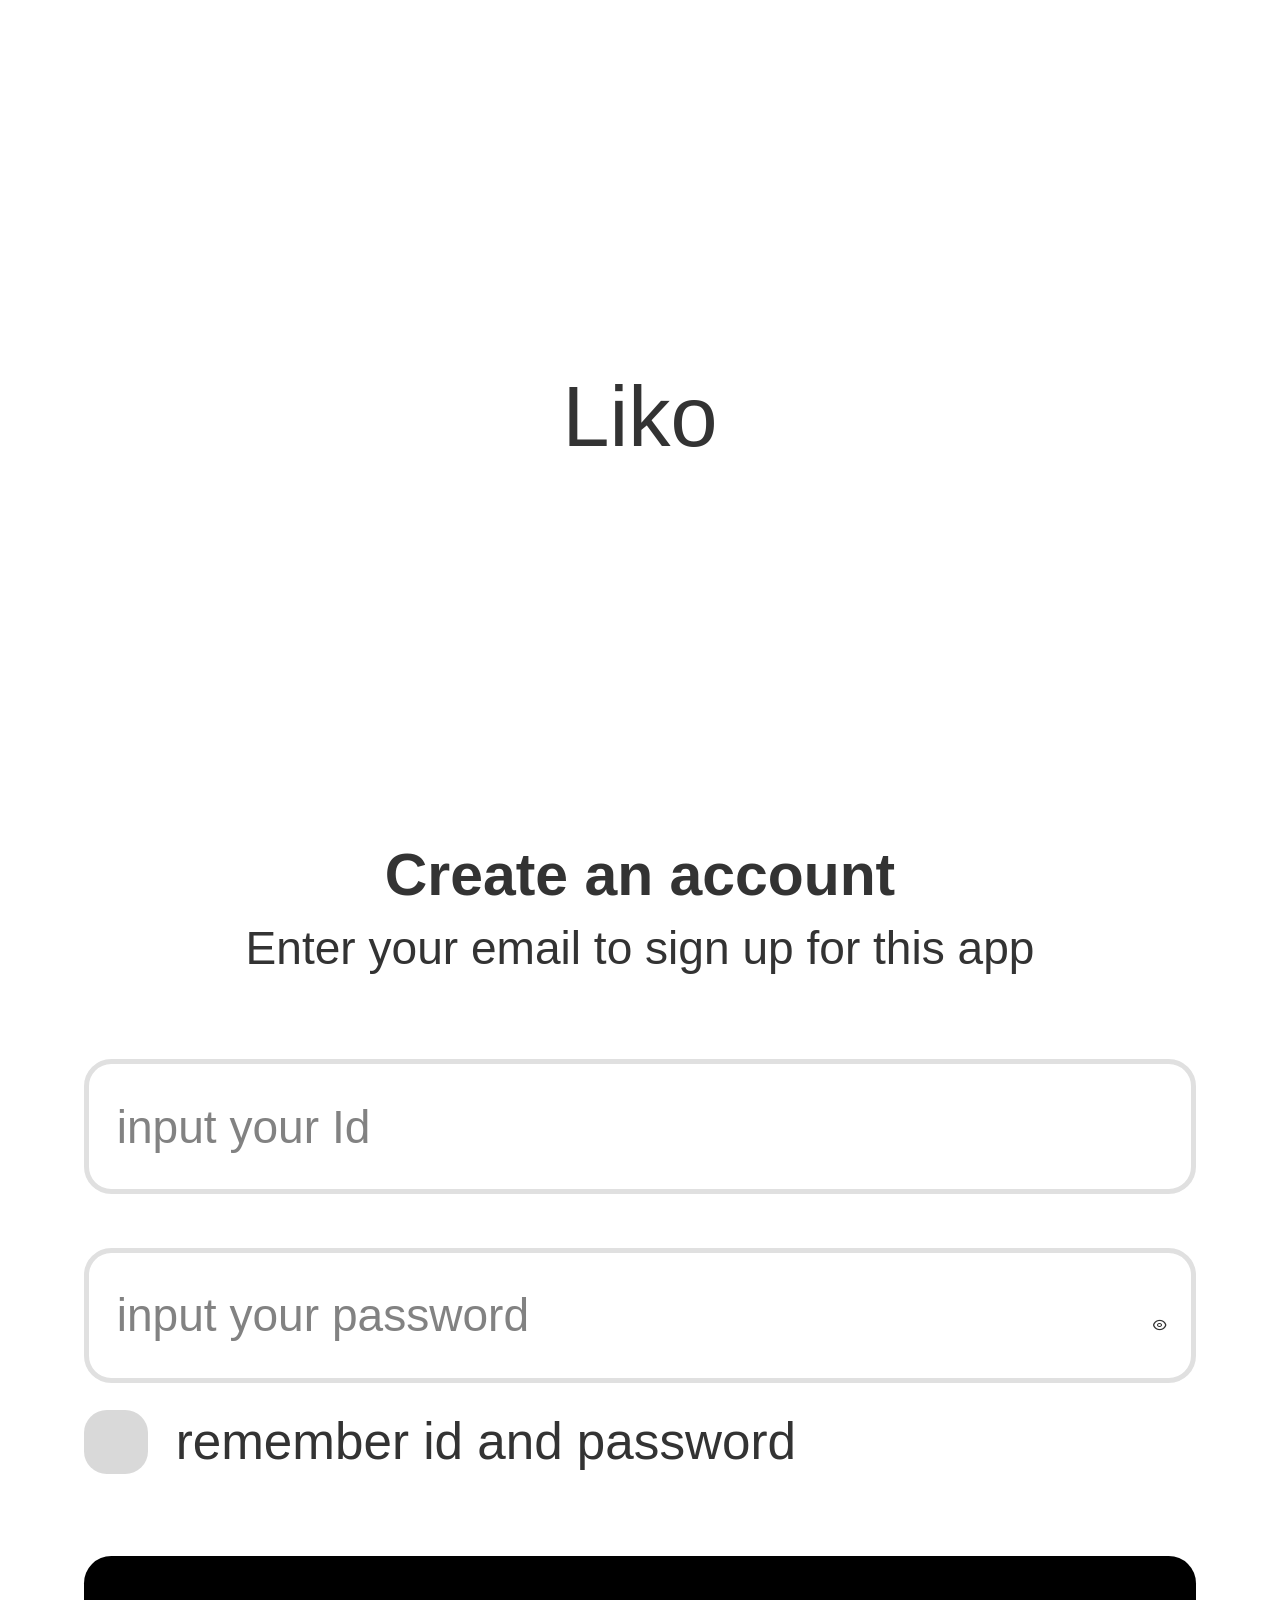
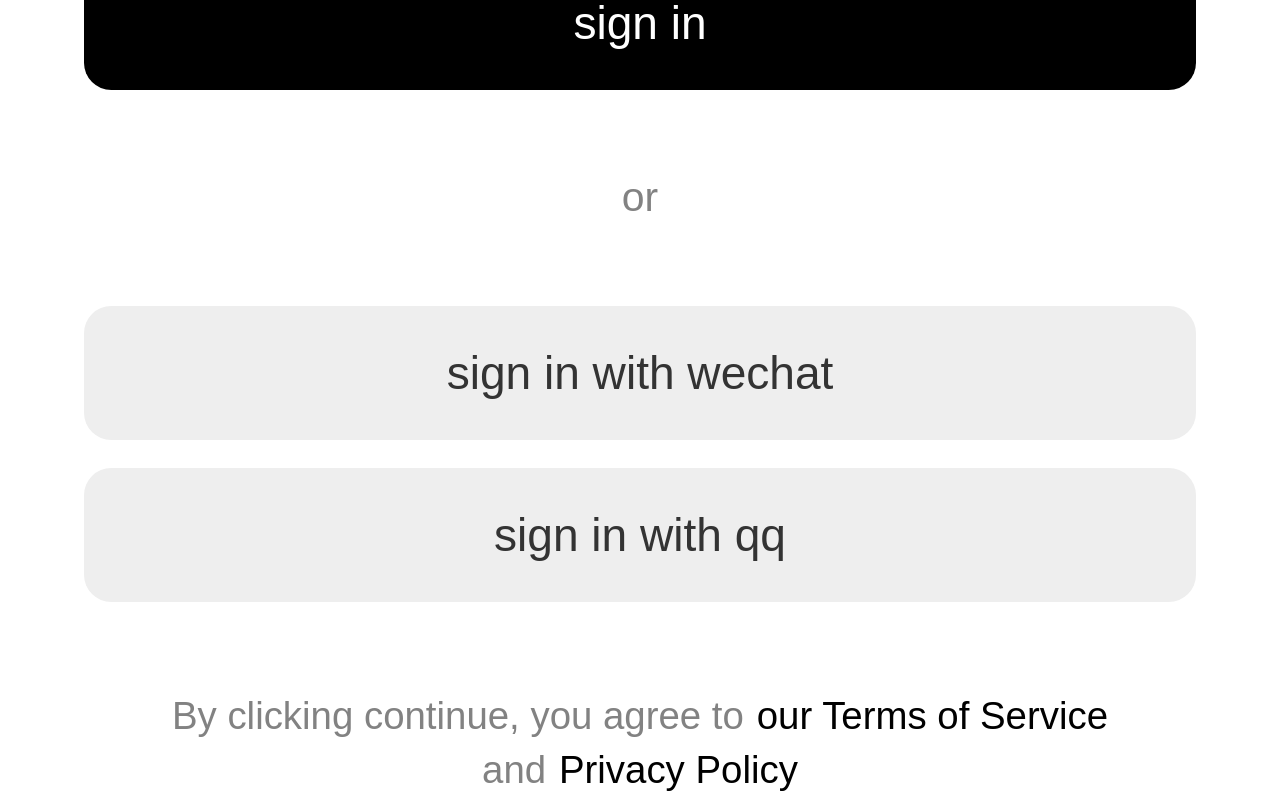
==== commit bdc3cc70: "增加了websocket功能 消息通知 优化了一个小bug 完成了基本大部分的功能" ====
--- a/project/index.html
+++ b/project/index.html
@@ -1,27 +1,19 @@
-<!doctype html>
+﻿<!doctype html>
 <html lang="en">
   <head>
     <meta charset="UTF-8" />
     <meta name="viewport" content="width=device-width, initial-scale=1.0" />
     <title>social chat</title>
-    <!-- 首页图标 -->
     <link rel="icon" href="#" />
-    <!-- 引入字体图标 -->
     <link rel="stylesheet" href="./resources/iconfont/iconfont.css" />
-    <!-- 接入全局前置样式 -->
     <link rel="stylesheet" href="./css/base.css" />
-    <!-- 接入登录页面的样式 -->
     <link rel="stylesheet" href="./css/sign_in.css" />
-    <!-- 接入首页的样式 -->
     <link rel="stylesheet" href="./css/home.css" />
-    <!-- 接入详情页面的样式 -->
     <link rel="stylesheet" href="./css/detials.css" />
-    <!-- 接入个人页面的样式 -->
     <link rel="stylesheet" href="./css/personal.css" />
-    <!-- 接入消息页面的样式 -->
     <link rel="stylesheet" href="./css/message.css" />
-    <!-- 接入发布页面的样式 -->
     <link rel="stylesheet" href="./css/search-pulish.css" />
+    <link rel="stylesheet" href="./css/settings.css" />
   </head>
   <body>
     <div class="sign-in">
@@ -95,6 +87,7 @@
             <ul class="right-post-list"></ul>
           </div>
         </div>
+        <div class="for-you-loading">Loading...</div>
       </div>
       <div class="Follow">
         <div class="follow">
@@ -108,219 +101,17 @@
       </div>
       <div class="Topic">
         <div class="item-number">
-          <p>There are 100+ posts you're interested in</p>
+          <p class="topic-count">No topics yet</p>
+        </div>
+        <div class="topic-list">
+          <ul></ul>
         </div>
         <div class="topic">
           <div class="layout-left">
-            <ul>
-              <li class="item">
-                <div class="photo">
-                  <div class="post">
-                    <div class="post-head">
-                      <div class="avater">
-                        <div class="avater-img">
-                          <img
-                            src="./resources/test photos/test-user-img.jpg"
-                            alt=""
-                          />
-                        </div>
-                        <div class="avater-infos">
-                          <p class="avater-id">Rikka</p>
-                          <p class="time">12 hours ago</p>
-                        </div>
-                      </div>
-                      <i class="iconfont icon-a-gf-dots1"></i>
-                    </div>
-                    <img
-                      src="./resources/test photos/test-user-img.jpg"
-                      alt=""
-                      class="image"
-                    />
-                    <div class="description">
-                      <p>Post description</p>
-                      <div class="post-action">
-                        <i class="iconfont icon-24px"></i>
-                        <span>100+ Likes</span>
-                        <i class="iconfont icon-pinglun"></i>
-                        <span>100+ commonts</span>
-                      </div>
-                    </div>
-                  </div>
-                </div>
-              </li>
-              <li class="item">
-                <div class="only-text">
-                  <div class="post">
-                    <div class="post-head">
-                      <div class="avater">
-                        <div class="avater-img">
-                          <img
-                            src="./resources/test photos/test-user-img.jpg"
-                            alt=""
-                          />
-                        </div>
-                        <div class="avater-infos">
-                          <p class="avater-id">Rikka</p>
-                          <p class="time">3 hours ago</p>
-                        </div>
-                      </div>
-                      <i class="iconfont icon-a-gf-dots1"></i>
-                    </div>
-                    <p class="post-content">
-                      Body text for a post. Since it's a social app, sometimes
-                      it's a hot take, and sometimes it's a question.
-                    </p>
-                    <div class="description">
-                      <div class="post-action">
-                        <i class="iconfont icon-24px"></i>
-                        <span>100+ Likes</span>
-                        <i class="iconfont icon-pinglun"></i>
-                        <span>100+ commonts</span>
-                      </div>
-                    </div>
-                  </div>
-                </div>
-              </li>
-              <li class="item">
-                <div class="photo">
-                  <div class="post">
-                    <div class="post-head">
-                      <div class="avater">
-                        <div class="avater-img">
-                          <img
-                            src="./resources/test photos/test-user-img.jpg"
-                            alt=""
-                          />
-                        </div>
-                        <div class="avater-infos">
-                          <p class="avater-id">Rikka</p>
-                          <p class="time">3 hours ago</p>
-                        </div>
-                      </div>
-                      <i class="iconfont icon-a-gf-dots1"></i>
-                    </div>
-                    <img
-                      src="./resources/test photos/test-user-img.jpg"
-                      alt=""
-                      class="image"
-                    />
-                    <div class="description">
-                      <p>Post description</p>
-                      <div class="post-action">
-                        <i class="iconfont icon-24px"></i>
-                        <span>100+ Likes</span>
-                        <i class="iconfont icon-pinglun"></i>
-                        <span>100+ commonts</span>
-                      </div>
-                    </div>
-                  </div>
-                </div>
-              </li>
-            </ul>
+            <ul class="topic-left-post-list"></ul>
           </div>
           <div class="layout-right">
-            <ul>
-              <li class="item">
-                <div class="only-text">
-                  <div class="post">
-                    <div class="post-head">
-                      <div class="avater">
-                        <div class="avater-img">
-                          <img
-                            src="./resources/test photos/test-user-img.jpg"
-                            alt=""
-                          />
-                        </div>
-                        <div class="avater-infos">
-                          <p class="avater-id">Rikka</p>
-                          <p class="time">3 hours ago</p>
-                        </div>
-                      </div>
-                      <i class="iconfont icon-a-gf-dots1"></i>
-                    </div>
-                    <p class="post-content">
-                      Small progress every day creates big change over time.
-                    </p>
-                    <div class="description">
-                      <div class="post-action">
-                        <i class="iconfont icon-24px"></i>
-                        <span>100+ Likes</span>
-                        <i class="iconfont icon-pinglun"></i>
-                        <span>100+ commonts</span>
-                      </div>
-                    </div>
-                  </div>
-                </div>
-              </li>
-              <li class="item">
-                <div class="photo">
-                  <div class="post">
-                    <div class="post-head">
-                      <div class="avater">
-                        <div class="avater-img">
-                          <img
-                            src="./resources/test photos/test-user-img.jpg"
-                            alt=""
-                          />
-                        </div>
-                        <div class="avater-infos">
-                          <p class="avater-id">Rikka</p>
-                          <p class="time">3 hours ago</p>
-                        </div>
-                      </div>
-                      <i class="iconfont icon-a-gf-dots1"></i>
-                    </div>
-                    <img
-                      src="./resources/test photos/test-user-img.jpg"
-                      alt=""
-                      class="image"
-                    />
-                    <div class="description">
-                      <p>Post description</p>
-                      <div class="post-action">
-                        <i class="iconfont icon-24px"></i>
-                        <span>100+ Likes</span>
-                        <i class="iconfont icon-pinglun"></i>
-                        <span>100+ commonts</span>
-                      </div>
-                    </div>
-                  </div>
-                </div>
-              </li>
-              <li class="item">
-                <div class="only-text">
-                  <div class="post">
-                    <div class="post-head">
-                      <div class="avater">
-                        <div class="avater-img">
-                          <img
-                            src="./resources/test photos/test-user-img.jpg"
-                            alt=""
-                          />
-                        </div>
-                        <div class="avater-infos">
-                          <p class="avater-id">Rikka</p>
-                          <p class="time">3 hours ago</p>
-                        </div>
-                      </div>
-                      <i class="iconfont icon-a-gf-dots1"></i>
-                    </div>
-                    <p class="post-content">
-                      Discipline matters more than motivation in difficult
-                      moments.
-                    </p>
-                    <div class="description">
-                      <div class="post-action">
-                        <i class="iconfont icon-24px"></i>
-                        <span>100+ Likes</span>
-                        <i class="iconfont icon-pinglun"></i>
-                        <span>100+ commonts</span>
-                      </div>
-                    </div>
-                  </div>
-                </div>
-              </li>
-            </ul>
+            <ul class="topic-right-post-list"></ul>
           </div>
         </div>
       </div>
@@ -371,11 +162,7 @@
         </div>
       </div>
       <div class="add-comment">
-        <img
-          src="./resources/test photos/test-user-img.jpg"
-          alt="#"
-          class="detial-avater comment-avater"
-        />
+        <img src="" alt="#" class="detial-avater comment-avater" />
         <input
           type="text"
           placeholder="add your comment"
@@ -384,14 +171,16 @@
         />
         <button class="push-comment">submit</button>
       </div>
+      <div class="comment-sort">
+        <button class="sort-btn active" type="button" data-sort="1">
+          Time
+        </button>
+        <button class="sort-btn" type="button" data-sort="2">Likes</button>
+      </div>
       <div class="comments comment-list">
         <div class="comment-item">
           <div class="commenter">
-            <img
-              src="./resources/test photos/test-user-img.jpg"
-              alt="#"
-              class="detial-avater"
-            />
+            <img src="" alt="#" class="detial-avater" />
           </div>
           <div class="comment-info">
             <p class="commenter-id"></p>
@@ -411,304 +200,114 @@
     <div class="personal">
       <div class="navi-bar">
         <div class="User">
-          <img
-            src="./resources/test photos/test-user-img.jpg"
-            alt="#"
-            class="detial-avater"
-          />
-          <div class="notifications">99+</div>
+          <img src="" alt="#" class="detial-avater" />
+          <div class="notifications"></div>
         </div>
         <div class="icons">
           <i class="iconfont icon-add"></i>
           <i class="iconfont icon-settings"></i>
         </div>
       </div>
-      <div class="user-proflie-data">
-        <div class="Avater">
-          <div class="bg-circle">
-            <div class="border">
-              <img src="./resources/test photos/test-user-img.jpg" alt="#" />
-            </div>
-          </div>
-        </div>
-        <div class="data">
-          <ul>
-            <li class="posts"></li>
-            <li class="followers"></li>
-            <li class="following"></li>
-          </ul>
-          <ul>
-            <li class="">Posts</li>
-            <li class="">Followers</li>
-            <li class="">Following</li>
-          </ul>
-        </div>
-      </div>
-      <div class="userName-and-info">
-        <p class="username"></p>
-        <p class="desc"></p>
-        <div class="profile-follower">
-          <div class="avaters">
-            <div class="border" id="first-show-follower">
-              <img
-                src="./resources/test photos/test-user-img.jpg"
-                alt=""
-                class=""
-              />
-            </div>
-            <div class="border" id="second-show-follower">
-              <img
-                src="./resources/test photos/test-user-img.jpg"
-                alt=""
-                class=""
-              />
-            </div>
-            <div class="border" id="third-show-follower">
-              <img
-                src="./resources/test photos/test-user-img.jpg"
-                alt=""
-                class=""
-              />
-            </div>
-          </div>
-          <div class="follower-desc">
-            <span>Followed by</span>
-            <span>username, username</span>
-            <p>and 100 others</p>
-          </div>
-        </div>
-        <div class="buttons">
-          <button class="edit-profile">Edit Profile</button>
-          <button class="message">
-            <i class="iconfont icon-message"></i>
-          </button>
-        </div>
-        <div class="tab-navi-bar">
-          <ul>
-            <li class="picked">
-              <i class="iconfont icon-wangge"></i>
-            </li>
-            <li>
-              <i class="iconfont icon-t-box-line"></i>
-            </li>
-            <li>
-              <i class="iconfont icon-drafts"></i>
-            </li>
-          </ul>
-        </div>
-        <div class="grid-photos-view">
-          <ul>
-            <li>
-              <img
-                class="grid-photo"
-                src="./resources/test photos/test-user-img.jpg"
-                aly=""
-              />
-            </li>
-          </ul>
-        </div>
-        <div class="text-view">
-          <ul>
-            <li class="plog">
-              <h3 class="plog-head">taffy</h3>
-              <p>灌注塔菲喵,灌注塔菲谢谢喵</p>
-              <div class="plog-info">
-                <p class="push-time">2025-4-20</p>
-                <div class="icons">
-                  <i class="iconfont icon-24px"></i>
-                  <i class="iconfont icon-pinglun"></i>
-                  <i class="iconfont icon-share"></i>
+      <div class="profile-head">
+        <img src="" class="profile-bg-img" alt="" />
+        <div class="profile-content">
+          <div class="user-proflie-data">
+            <div class="Avater">
+              <div class="bg-circle">
+                <div class="border">
+                  <img src="" alt="#" />
                 </div>
               </div>
-            </li>
-          </ul>
+            </div>
+          </div>
+          <div class="userName-and-info">
+            <p class="username"></p>
+            <p class="signature">111</p>
+            <div class="data">
+              <ul>
+                <li>
+                  <span class="posts"></span>
+                  <p>Posts</p>
+                </li>
+                <li>
+                  <span class="following"></span>
+                  <p>Following</p>
+                </li>
+                <li>
+                  <span class="followers"></span>
+                  <p>Followers</p>
+                </li>
+              </ul>
+            </div>
+
+            <div class="buttons">
+              <button class="edit-profile">Edit Profile</button>
+              <button class="message">
+                <i class="iconfont icon-message"></i>
+              </button>
+            </div>
+            <div class="tab-navi-bar">
+              <ul>
+                <li class="picked">
+                  <i class="iconfont icon-wangge"></i>
+                </li>
+                <li>
+                  <i class="iconfont icon-t-box-line"></i>
+                </li>
+              </ul>
+            </div>
+            <div class="posts-view">
+              <ul></ul>
+            </div>
+            <div class="draft-view">
+              <ul class="draft-list"></ul>
+            </div>
+          </div>
         </div>
       </div>
     </div>
     <div class="other">
-      <div class="user-proflie-data">
-        <div class="Avater">
-          <div class="bg-circle">
-            <div class="border">
-              <img src="./resources/test photos/test-user-img.jpg" alt="#" />
-            </div>
-          </div>
-        </div>
-        <div class="data">
-          <ul>
-            <li class="posts">100</li>
-            <li class="followers">200</li>
-            <li class="following">300</li>
-          </ul>
-          <ul>
-            <li class="">Posts</li>
-            <li class="">Followers</li>
-            <li class="">Following</li>
-          </ul>
-        </div>
-      </div>
-      <div class="userName-and-info">
-        <p class="username">除草机</p>
-        <p class="desc">灌注塔菲喵,灌注塔菲谢谢喵</p>
-        <div class="profile-follower">
-          <div class="avaters">
-            <div class="border" id="first-show-follower">
-              <img
-                src="./resources/test photos/test-user-img.jpg"
-                alt=""
-                class=""
-              />
-            </div>
-            <div class="border" id="second-show-follower">
-              <img
-                src="./resources/test photos/test-user-img.jpg"
-                alt=""
-                class=""
-              />
-            </div>
-            <div class="border" id="third-show-follower">
-              <img
-                src="./resources/test photos/test-user-img.jpg"
-                alt=""
-                class=""
-              />
-            </div>
-          </div>
-          <div class="follower-desc">
-            <span>Followed by</span>
-            <span>username, username</span>
-            <p>and 100 others</p>
-          </div>
-        </div>
-        <div class="buttons">
-          <button class="edit-profile">Follow</button>
-          <button class="message">
-            <i class="iconfont icon-message"></i>
-          </button>
-        </div>
-        <div class="tab-navi-bar">
-          <ul>
-            <li class="picked">
-              <i class="iconfont icon-wangge"></i>
-            </li>
-            <li>
-              <i class="iconfont icon-t-box-line"></i>
-            </li>
-          </ul>
-        </div>
-        <div class="grid-photos-view">
-          <ul>
-            <li>
-              <img
-                class="grid-photo"
-                src="./resources/test photos/test-user-img.jpg"
-                aly=""
-              />
-            </li>
-            <li>
-              <img
-                class="grid-photo"
-                src="./resources/test photos/test-user-img.jpg"
-                aly=""
-              />
-            </li>
-            <li>
-              <img
-                class="grid-photo"
-                src="./resources/test photos/test-user-img.jpg"
-                aly=""
-              />
-            </li>
-            <li>
-              <img
-                class="grid-photo"
-                src="./resources/test photos/test-user-img.jpg"
-                aly=""
-              />
-            </li>
-            <li>
-              <img
-                class="grid-photo"
-                src="./resources/test photos/test-user-img.jpg"
-                aly=""
-              />
-            </li>
-            <li>
-              <img
-                class="grid-photo"
-                src="./resources/test photos/test-user-img.jpg"
-                aly=""
-              />
-            </li>
-            <li>
-              <img
-                class="grid-photo"
-                src="./resources/test photos/test-user-img.jpg"
-                aly=""
-              />
-            </li>
-            <li>
-              <img
-                class="grid-photo"
-                src="./resources/test photos/test-user-img.jpg"
-                aly=""
-              />
-            </li>
-            <li>
-              <img
-                class="grid-photo"
-                src="./resources/test photos/test-user-img.jpg"
-                aly=""
-              />
-            </li>
-            <li>
-              <img
-                class="grid-photo"
-                src="./resources/test photos/test-user-img.jpg"
-                aly=""
-              />
-            </li>
-          </ul>
-        </div>
-        <div class="text-view">
-          <ul>
-            <li class="plog">
-              <h3 class="plog-head">taffy</h3>
-              <p>灌注塔菲喵,灌注塔菲谢谢喵</p>
-              <div class="plog-info">
-                <p class="push-time">2025-4-20</p>
-                <div class="icons">
-                  <i class="iconfont icon-24px"></i>
-                  <i class="iconfont icon-pinglun"></i>
-                  <i class="iconfont icon-share"></i>
+      <div class="profile-head">
+        <img src="" class="profile-bg-img" alt="" />
+        <div class="profile-content">
+          <div class="user-proflie-data">
+            <div class="Avater">
+              <div class="bg-circle">
+                <div class="border">
+                  <img src="" alt="#" />
                 </div>
               </div>
-            </li>
-            <li class="plog">
-              <h3 class="plog-head">taffy</h3>
-              <p>灌注塔菲喵,灌注塔菲谢谢喵</p>
-              <div class="plog-info">
-                <p class="push-time">2025-4-20</p>
-                <div class="icons">
-                  <i class="iconfont icon-24px"></i>
-                  <i class="iconfont icon-pinglun"></i>
-                  <i class="iconfont icon-share"></i>
-                </div>
-              </div>
-            </li>
-            <li class="plog">
-              <h3 class="plog-head">taffy</h3>
-              <p>灌注塔菲喵,灌注塔菲谢谢喵</p>
-              <div class="plog-info">
-                <p class="push-time">2025-4-20</p>
-                <div class="icons">
-                  <i class="iconfont icon-24px"></i>
-                  <i class="iconfont icon-pinglun"></i>
-                  <i class="iconfont icon-share"></i>
-                </div>
-              </div>
-            </li>
-          </ul>
+            </div>
+          </div>
+          <div class="userName-and-info">
+            <p class="username"></p>
+            <div class="data">
+              <ul>
+                <li>
+                  <span class="posts"></span>
+                  <p>Posts</p>
+                </li>
+                <li>
+                  <span class="following"></span>
+                  <p>Following</p>
+                </li>
+                <li>
+                  <span class="followers"></span>
+                  <p>Followers</p>
+                </li>
+              </ul>
+            </div>
+            <p class="desc"></p>
+            <div class="buttons">
+              <button class="follow-btn" type="button">Follow</button>
+              <button class="message" type="button">
+                <i class="iconfont icon-message"></i>
+              </button>
+            </div>
+            <div class="posts-view">
+              <ul></ul>
+            </div>
+          </div>
         </div>
       </div>
     </div>
@@ -720,119 +319,39 @@
           <li class="like">Likes</li>
           <li class="follow">Follow</li>
           <li class="comment">Comments</li>
+          <li class="star">Star</li>
+          <li class="like-comment">L and C</li>
         </ul>
       </div>
-      <div class="message-list">
-        <ul>
-          <li class="message-item">
-            <div class="dot"></div>
-            <div class="avater">
-              <img
-                src="./resources/test photos/test-user-img.jpg"
-                alt=""
-                class="avater"
-              />
-            </div>
-            <div class="preview">
-              <h3 class="talker-name">Rikka</h3>
-              <p class="the-last">灌注塔菲喵 灌注塔菲谢谢喵</p>
-            </div>
-          </li>
-          <li class="message-item">
-            <div class="dot"></div>
-            <div class="avater">
-              <img
-                src="./resources/test photos/test-user-img.jpg"
-                alt=""
-                class="avater"
-              />
-            </div>
-            <div class="message-preview">
-              <h3 class="talker-name">Rikka</h3>
-              <p class="the-last">灌注塔菲喵 灌注塔菲谢谢喵</p>
-            </div>
-          </li>
-        </ul>
+      <div class="message-list messageList-active">
+        <ul></ul>
       </div>
       <div class="like-list">
-        <ul>
-          <li class="message-item">
-            <div class="dot"></div>
-            <div class="avater">
-              <img
-                src="./resources/test photos/test-user-img.jpg"
-                alt=""
-                class="avater"
-              />
-            </div>
-            <div class="preview">
-              <h3 class="talker-name">Rikka</h3>
-              <p class="likes">like your post</p>
-            </div>
-          </li>
-          <li class="message-item">
-            <div class="dot"></div>
-            <div class="avater">
-              <img
-                src="./resources/test photos/test-user-img.jpg"
-                alt=""
-                class="avater"
-              />
-            </div>
-            <div class="preview">
-              <h3 class="talker-name">Rikka</h3>
-              <p class="likes">like your post</p>
-            </div>
-          </li>
-        </ul>
+        <ul></ul>
       </div>
       <div class="follow-list">
-        <ul>
-          <li class="message-item">
-            <div class="dot"></div>
-            <div class="avater">
-              <img
-                src="./resources/test photos/test-user-img.jpg"
-                alt=""
-                class="avater"
-              />
-            </div>
-            <div class="preview">
-              <h3 class="talker-name">Rikka</h3>
-              <p class="likes">start follow you</p>
-            </div>
-          </li>
-          <li class="message-item">
-            <div class="dot"></div>
-            <div class="avater">
-              <img
-                src="./resources/test photos/test-user-img.jpg"
-                alt=""
-                class="avater"
-              />
-            </div>
-            <div class="preview">
-              <h3 class="talker-name">Rikka</h3>
-              <p class="likes">start follow you</p>
-            </div>
-          </li>
-        </ul>
+        <ul></ul>
+      </div>
+      <div class="comment-list">
+        <ul></ul>
+      </div>
+      <div class="star-list">
+        <ul></ul>
+      </div>
+      <div class="like-comment-list">
+        <ul></ul>
       </div>
     </div>
     <div class="chat-page">
       <div class="chat-head">
         <div class="talker-info">
-          <i class="iconfont icon-arrowleft"></i>
+          <i class="iconfont icon-arrowleft back-btn"></i>
           <div class="talker">
-            <img
-              src="./resources/test photos/test-user-img.jpg"
-              alt=""
-              class="talker-img"
-            />
-          </div>
-          <div class="title">
-            <p class="talker-name">taffy</p>
-            <p class="active-time">2025-4-20</p>
+            <img src="" alt="" class="talker-img" />
+            <div class="talker-details">
+              <p class="talker-name">taffy</p>
+              <p class="active-time">Active 11m ago</p>
+            </div>
           </div>
         </div>
         <div class="head-icons">
@@ -840,35 +359,92 @@
           <i class="iconfont icon-shipin"></i>
         </div>
       </div>
-      <div class="chat-content"></div>
+      <div class="chat-content">
+        <div class="timestamp"><span>Nov 30, 2023, 9:41 AM</span></div>
+        <div class="recipient-chat">
+          <div class="chat-bubble-row">
+            <img src="" alt="" class="avatar" />
+            <div class="message-bubbles">
+              <div class="message-bubble">Hmmm</div>
+            </div>
+          </div>
+        </div>
+        <div class="sender-chat">
+          <div class="chat-bubble-row">
+            <div class="message-bubbles">
+              <div class="message-bubble">
+                You just edit any text to type in the conversation you want to
+                show
+              </div>
+            </div>
+          </div>
+        </div>
+        <div class="recipient-chat">
+          <div class="chat-bubble-row">
+            <img src="" alt="" class="avatar" />
+            <div class="message-bubbles">
+              <div class="message-bubble">Oh?</div>
+              <div class="message-bubble">Cool</div>
+              <div class="message-bubble">How does it work?</div>
+            </div>
+          </div>
+        </div>
+      </div>
       <div class="footer-input">
-        <input type="text" placeholder="message..." id="send-message" />
-        <div class="chat-icons">
-          <i class="iconfont icon-yuyin"></i>
-          <i class="iconfont icon-emoji"></i>
-          <i class="iconfont icon-icon-"></i>
-        </div>
+        <div class="input-container">
+          <input type="text" placeholder="Message..." id="send-message" />
+          <span class="chat-icons">
+            <i class="iconfont icon-yuyin"></i>
+            <i class="iconfont icon-emoji"></i>
+            <i class="iconfont icon-icon-"></i>
+          </span>
+        </div>
+        <button class="send-btn">push</button>
       </div>
     </div>
     <div class="pulish-page">
       <div class="pulish-head">
         <div class="avater">
-          <img
-            src="./resources/test photos/test-user-img.jpg"
-            alt=""
-            class="avater-img"
-          />
+          <img src="" alt="" class="avater-img" />
         </div>
         <input type="text" placeholder="add title" id="pulish-title" />
       </div>
       <div class="pulish-content">
-        <input type="file" multiple id="pulish-image" />
-        <label for="pulish-image">
-          <i class="iconfont icon-add"></i>
-        </label>
+        <div class="push-img">
+          <input type="file" multiple accept="image/*" id="pulish-image" />
+          <label for="pulish-image">
+            <i class="iconfont icon-add"></i>
+          </label>
+          <div class="show-photos">
+            <ul></ul>
+          </div>
+        </div>
         <textarea placeholder="add content" id="pulish-content"></textarea>
       </div>
+
       <div class="pulish-footer">
+        <div class="define">
+          <ul>
+            <li class="push-topic">
+              <input type="text" placeholder="input your topic" id="topic" />
+            </li>
+            <li class="push-location">
+              <input
+                type="text"
+                placeholder="input your location"
+                id="location"
+              />
+            </li>
+            <li class="choose-permission">
+              <button class="push-to-draft" data-permission="0">draft</button>
+              <button class="public" data-permission="1">public</button>
+              <button class="only-friends" data-permission="2">
+                only friends
+              </button>
+              <button class="only-me" data-permission="3">only me</button>
+            </li>
+          </ul>
+        </div>
         <div class="fn-btns">
           <div class="add-topic">
             <button id="add-topic">add topic</button>
@@ -891,28 +467,12 @@
         </div>
       </div>
       <div class="search-content">
-        <ul class="search-history">
-          <li class="item">
-            <p>taffy</p>
-          </li>
-          <li class="item">
-            <p>taffy</p>
-          </li>
-          <li class="item">
-            <p>taffy</p>
-          </li>
-        </ul>
-        <ul class="search-match">
-          <li class="item">
-            <p>taffy</p>
-          </li>
-          <li class="item">
-            <p>taffy</p>
-          </li>
-          <li class="item">
-            <p>taffy</p>
-          </li>
-        </ul>
+        <ul class="search-history"></ul>
+        <ul class="search-match"></ul>
+      </div>
+      <div class="search-recommend">
+        <h3>Recommend</h3>
+        <ul class="search-recommend-list"></ul>
       </div>
     </div>
     <div class="search-result-page">
@@ -923,147 +483,67 @@
         <div class="head-title">
           <h2>
             There are
-            <span class="result-count">100+</span>
+            <span class="result-count"></span>
             results
           </h2>
         </div>
       </div>
       <div class="search-result">
-        <ul class="items">
-          <li class="match-item">
-            <div class="photo">
-              <div class="post">
-                <div class="post-head">
-                  <div class="avater">
-                    <div class="avater-img">
-                      <img
-                        src="./resources/test photos/test-user-img.jpg"
-                        alt=""
-                      />
-                    </div>
-                    <div class="avater-infos">
-                      <p class="avater-id">Rikka</p>
-                      <p class="time">3 hours ago</p>
-                    </div>
-                  </div>
-                  <i class="iconfont icon-a-gf-dots1"></i>
-                </div>
-                <img
-                  src="./resources/test photos/test-user-img.jpg"
-                  alt=""
-                  class="image"
-                />
-                <div class="description">
-                  <p>Post description</p>
-                  <div class="post-action">
-                    <i class="iconfont icon-24px"></i>
-                    <span>100+ Likes</span>
-                    <div class="pinlun">
-                      <i class="iconfont icon-pinglun" id="pinlun"></i>
-                      <span>100+ commonts</span>
-                    </div>
-                  </div>
-                </div>
-                <div class="hot-comment">
-                  <div class="hot">
-                    <i class="iconfont icon-fire"></i>
-                    <span class="hot-number">100+</span>
-                  </div>
-                  <p class="hot-content">666</p>
-                </div>
-              </div>
-            </div>
-          </li>
-          <li class="match-item">
-            <div class="photo">
-              <div class="post">
-                <div class="post-head">
-                  <div class="avater">
-                    <div class="avater-img">
-                      <img
-                        src="./resources/test photos/test-user-img.jpg"
-                        alt=""
-                      />
-                    </div>
-                    <div class="avater-infos">
-                      <p class="avater-id">Rikka</p>
-                      <p class="time">3 hours ago</p>
-                    </div>
-                  </div>
-                  <i class="iconfont icon-a-gf-dots1"></i>
-                </div>
-                <img
-                  src="./resources/test photos/test-user-img.jpg"
-                  alt=""
-                  class="image"
-                />
-                <div class="description">
-                  <p>Post description</p>
-                  <div class="post-action">
-                    <i class="iconfont icon-24px"></i>
-                    <span>100+ Likes</span>
-                    <div class="pinlun">
-                      <i class="iconfont icon-pinglun" id="pinlun"></i>
-                      <span>100+ commonts</span>
-                    </div>
-                  </div>
-                </div>
-                <div class="hot-comment">
-                  <div class="hot">
-                    <i class="iconfont icon-fire"></i>
-                    <span class="hot-number">100+</span>
-                  </div>
-                  <p class="hot-content">666</p>
-                </div>
-              </div>
-            </div>
-          </li>
-          <li class="match-item">
-            <div class="photo">
-              <div class="post">
-                <div class="post-head">
-                  <div class="avater">
-                    <div class="avater-img">
-                      <img
-                        src="./resources/test photos/test-user-img.jpg"
-                        alt=""
-                      />
-                    </div>
-                    <div class="avater-infos">
-                      <p class="avater-id">Rikka</p>
-                      <p class="time">3 hours ago</p>
-                    </div>
-                  </div>
-                  <i class="iconfont icon-a-gf-dots1"></i>
-                </div>
-                <img
-                  src="./resources/test photos/test-user-img.jpg"
-                  alt=""
-                  class="image"
-                />
-                <div class="description">
-                  <p>Post description</p>
-                  <div class="post-action">
-                    <i class="iconfont icon-24px"></i>
-                    <span>100+ Likes</span>
-                    <div class="pinlun">
-                      <i class="iconfont icon-pinglun" id="pinlun"></i>
-                      <span>100+ commonts</span>
-                    </div>
-                  </div>
-                </div>
-                <div class="hot-comment">
-                  <div class="hot">
-                    <i class="iconfont icon-fire"></i>
-                    <span class="hot-number">100+</span>
-                  </div>
-                  <p class="hot-content">666</p>
-                </div>
-              </div>
-            </div>
-          </li>
-        </ul>
-      </div>
+        <ul class="items"></ul>
+      </div>
+    </div>
+    <div class="settings-page">
+      <div class="settings-head">
+        <i class="iconfont icon-arrowleft settings-back"></i>
+        <h2>Settings</h2>
+      </div>
+      <ul class="settings-list">
+        <li class="settings-item">
+          <div>
+            <h3>Avatar</h3>
+            <p>Change your profile photo</p>
+          </div>
+          <label for="avatar-file" class="settings-label">Choose</label>
+          <input type="file" id="avatar-file" class="settings-file" />
+        </li>
+        <li class="settings-item">
+          <div>
+            <h3>Background</h3>
+            <p>Change your profile background</p>
+          </div>
+          <label for="background-file" class="settings-label">Choose</label>
+          <input type="file" id="background-file" class="settings-file" />
+        </li>
+        <li class="settings-item username-setting">
+          <div>
+            <h3>Username</h3>
+            <input
+              type="text"
+              id="setting-username"
+              placeholder="edit your username"
+            />
+          </div>
+          <button class="save-username" type="button">Save</button>
+        </li>
+        <li class="settings-item signature-setting">
+          <div>
+            <h3>Signature</h3>
+            <input
+              type="text"
+              id="setting-signature"
+              placeholder="edit your signature"
+            />
+          </div>
+          <button class="save-signature" type="button">Save</button>
+        </li>
+        <li class="settings-item logout-item">
+          <div>
+            <h3>Log out</h3>
+            <p>Clear local login data</p>
+          </div>
+          <button class="logout-btn" type="button">Log out</button>
+        </li>
+      </ul>
     </div>
     <div class="bottom-top-bar">
       <ul>
--- a/project/css/sign_in.css
+++ b/project/css/sign_in.css
@@ -1,68 +1,12 @@
-:root {
-  --common-font-color: #333333;
-  --title-color: #000000;
-
-  --secondary-text-color: #828282;
-  --divider-text-color: #999999;
-
-  --white-color: #ffffff;
-  --page-bg-color: #ffffff;
-  --button-bg-color: #eeeeee;
-
-  --input-bg-color: transparent;
-  --input-border-color: #e0e0e0;
-
-  --divider-line-color: #e6e6e6;
-  --input-focus-border-color: #ffe0c2;
-  --input-focus-shadow-color: rgba(255, 224, 194, 0.35);
-
-  --primary-gradient: linear-gradient(
-    to right,
-    #c2e59c 0%,
-    #64b3f4 51%,
-    #c2e59c 100%
-  );
-
-  --button-shadow-color: #eeeeee;
-  --hover-shadow-color: rgba(0, 0, 0, 0.12);
-}
-
-body.dark {
-  --common-font-color: #e6e6e6;
-  --title-color: #f5f5f5;
-  --secondary-text-color: #9a9a9a;
-  --divider-text-color: #7d7d7d;
-
-  --page-bg-color: #1f2229;
-  --button-bg-color: #23262d;
-  --input-bg-color: rgba(255, 255, 255, 0.02);
-
-  --input-border-color: #343842;
-  --divider-line-color: #2c3038;
-
-  --input-focus-border-color: #8eaed8;
-  --input-focus-shadow-color: rgba(142, 174, 216, 0.18);
-
-  --button-shadow-color: rgba(0, 0, 0, 0.2);
-  --hover-shadow-color: rgba(0, 0, 0, 0.25);
-}
-
-body {
-  background: var(--page-bg-color);
-  color: var(--common-font-color);
-}
-
 .sign-in {
   width: 100%;
 }
-
 .app-name {
   font-size: 6.6vw;
   font-weight: 500;
   margin: 28.8vw auto 29.33vw auto;
   text-align: center;
 }
-
 .content {
   display: flex;
   flex-direction: column;
@@ -71,7 +15,6 @@
   padding: 0vw 6.6vw;
   font-size: 3.6vw;
 }
-
 .copy {
   display: flex;
   flex-direction: column;
@@ -79,141 +22,83 @@
   align-items: center;
   gap: 1vw;
 }
-
 .copy h3 {
   font-size: 4.6vw;
   font-weight: 600;
-  color: var(--title-color);
 }
-
 .input {
   display: block;
   width: 100%;
 }
-
 .input input {
   width: 100%;
   height: 10.5vw;
   padding: 4.26vw 2.13vw;
-  background: var(--input-bg-color);
-  border: 0.4vw solid var(--input-border-color);
+  background: transparent;
+  border: 0.4vw solid #e0e0e0;
   border-radius: 2.13vw;
-  color: var(--common-font-color);
-  transition:
-    border-color 0.3s ease,
-    box-shadow 0.3s ease,
-    background 0.3s ease,
-    color 0.3s ease,
-    transform 0.1s linear;
-  outline: none;
 }
-
-.input input:nth-child(2) {
+.input button {
   margin-top: 4.26vw;
+  padding: 0 2.13vw;
+  background: #000000;
+  border-radius: 2.13vw;
+  color: #ffffff;
 }
-
-.input input::placeholder {
-  color: var(--secondary-text-color);
+.btns {
+  display: flex;
+  flex-direction: column;
+  gap: 2.13vw;
+  width: 100%;
 }
-
-.input input:focus {
-  border-color: var(--input-focus-border-color);
-  box-shadow: 0 0 1vw var(--input-focus-shadow-color);
-  outline: none;
+.btns button {
+  background: #eeeeee;
+  border-radius: 2.13vw;
+  font-weight: 500;
+  transition: 0.2s;
 }
-
+.btns button:hover {
+  transform: translateY(-0.4vw);
+  box-shadow: 0 1.07vw 2.67vw rgba(0, 0, 0, 0.12);
+}
 .input button,
 .btns button {
   display: block;
   width: 100%;
   height: 10.5vw;
 }
-
-.input button {
-  margin-top: 4.26vw;
-  padding: 0 2.13vw;
-  text-transform: uppercase;
-  background-image: var(--primary-gradient);
-  border-radius: 2.13vw;
-  box-shadow: 0 0 5.13vw var(--button-shadow-color);
-  color: var(--white-color);
+.input input::placeholder {
+  color: #828282;
 }
-
-.btns {
-  display: flex;
-  flex-direction: column;
-  gap: 2.13vw;
-  width: 100%;
-}
-
-.btns button {
-  background: var(--button-bg-color);
-  border-radius: 2.13vw;
-  font-weight: 500;
-  color: var(--common-font-color);
-  transition:
-    transform 0.2s ease,
-    box-shadow 0.2s ease,
-    background 0.3s ease,
-    color 0.3s ease;
-}
-
-.btns button:hover {
-  transform: translateY(-0.4vw);
-  box-shadow: 0 1.07vw 2.67vw var(--hover-shadow-color);
-}
-
 .divider {
   display: flex;
   align-items: center;
-  color: var(--divider-text-color);
+  color: #999;
   font-size: 3.2vw;
 }
 
-.divider div {
-  display: inline-block;
-  width: 39.47vw;
-  height: 0.4vw;
-  background: var(--divider-line-color);
+.divider::before,
+.divider::after {
+  content: "";
+  flex: 1;
+  height: 1px;
+  border-top: 0.333vw solid #e6e6e6;
 }
 
 .divider span {
   margin: 0 3.2vw;
-  color: var(--secondary-text-color);
+  color: #828282;
 }
-
 .more-info div {
   text-align: center;
 }
-
 .more-info span {
   font-size: 3vw;
-  color: var(--secondary-text-color);
+  color: #828282;
 }
-
 .more-info div span:nth-child(2) {
   font-size: 3vw;
-  color: var(--title-color);
-}
-
-.pwd {
-  position: relative;
-  margin-top: 4.26vw;
-}
-.eye-icons {
-  position: absolute;
-  top: 50%;
-  right: 4.26vw;
-  transform: translateY(-50%);
-  font-size: 4.26vw;
-  color: var(--secondary-text-color);
-}
-.eye-icons i {
-  display: none;
-  font-size: 5.26vw;
-}
-.eye-active {
-  display: block !important;
+  color: #000000;
 }
 .remember-box {
   display: flex;
@@ -284,3 +169,17 @@
   background: #5b8cff;
   box-shadow: 0 0 1vw rgba(91, 140, 255, 0.35);
 }
+.pwd {
+  position: relative;
+  margin-top: 4.26vw;
+}
+.eye-icons {
+  position: absolute;
+  top: 50%;
+  right: 2.13vw;
+  transform: translateY(-50%);
+  cursor: pointer;
+}
+.eye-active {
+  display: none;
+}
--- a/project/css/home.css
+++ b/project/css/home.css
@@ -274,15 +274,41 @@
 .topic .item {
   width: 100%;
   padding: 2.13vw;
-  background: rgba(255, 255, 255, 0.72);
-  backdrop-filter: blur(5.13vw);
-  border: 0.27vw solid rgba(255, 255, 255, 0.45);
-  box-shadow:
-    0 2vw 5vw rgba(0, 0, 0, 0.08),
-    inset 0 0.27vw 0 rgba(255, 255, 255, 0.6);
+  background: #ffffff;
+  border: 0.27vw solid #eeeeee;
+  border-radius: 2vw;
+  box-shadow: 0 0.8vw 2vw rgba(0, 0, 0, 0.04);
 }
 .topic .item .photo {
   width: 100%;
+}
+.Topic .topic-list {
+  padding: 2.13vw;
+}
+.Topic .topic-list ul {
+  display: grid;
+  grid-template-columns: repeat(3, 1fr);
+  gap: 2.13vw;
+}
+.Topic .topic-list li {
+  width: 100%;
+}
+.Topic .topic-list .topic-btn {
+  width: 100%;
+  min-height: 10vw;
+  padding: 0 2vw;
+  border: 0.27vw solid rgba(255, 255, 255, 0.5);
+  border-radius: 5vw;
+  background: rgba(255, 255, 255, 0.45);
+  box-shadow: 0 1vw 3vw rgba(0, 0, 0, 0.08);
+  backdrop-filter: blur(8px);
+  font-size: 3.6vw;
+  font-weight: 500;
+  color: #333333;
+}
+.Topic .topic-list .topic-btn.picked {
+  background: #000000;
+  color: #ffffff !important;
 }
 .item-number {
   padding: 2.13vw;
@@ -336,3 +362,9 @@
 .Topic {
   display: none;
 }
+.for-you-loading {
+  padding: 4vw 0 24vw;
+  text-align: center;
+  font-size: 3.4vw;
+  color: #777777;
+}
--- a/project/css/detials.css
+++ b/project/css/detials.css
@@ -11,10 +11,16 @@
 }
 .photoset {
   display: flex;
+  transition: transform 0.3s ease;
 }
 .photoset li {
   width: 100%;
   flex-shrink: 0;
+}
+.photoset img {
+  display: block;
+  width: 100%;
+  object-fit: cover;
 }
 .circle {
   display: flex;
@@ -29,6 +35,9 @@
   height: 3vw;
   border-radius: 50%;
   background: #ffffff;
+}
+.circle li.active {
+  background: #000000;
 }
 .icons {
   display: flex;
@@ -93,6 +102,28 @@
     0 1.6vw 4vw rgba(30, 34, 40, 0.08),
     0 0.4vw 1vw rgba(30, 34, 40, 0.05);
 }
+.comment-sort {
+  display: flex;
+  gap: 2.13vw;
+  padding: 2.13vw;
+}
+.sort-btn {
+  padding: 1.6vw 3.8vw;
+  border-radius: 5vw;
+  border: 0.27vw solid rgba(255, 255, 255, 0.45);
+  background: rgba(255, 255, 255, 0.18);
+  backdrop-filter: blur(10px);
+  color: #333333;
+  font-size: 3.6vw;
+  box-shadow:
+    0 1vw 3vw rgba(0, 0, 0, 0.08),
+    inset 0 0.27vw 0 rgba(255, 255, 255, 0.7);
+}
+.sort-btn.active {
+  background: rgba(255, 255, 255, 0.55);
+  color: #000000;
+  border-color: rgba(255, 255, 255, 0.8);
+}
 .comments {
   width: 100%;
   padding: 2.13vw;
@@ -111,6 +142,22 @@
 .commenter-id {
   font-weight: 600;
 }
+.comment-title {
+  display: flex;
+  justify-content: space-between;
+  align-items: center;
+  gap: 2vw;
+}
+.comment-delete {
+  min-width: 12vw;
+  height: 7.2vw;
+  padding: 0 2.5vw;
+  border-radius: 2vw;
+  font-size: 3.2vw;
+  color: #d85c5c;
+  background: #fff1f1;
+  border: 0.3vw solid #ffd0d0;
+}
 .icons-and-time {
   display: flex;
   justify-content: space-between;
@@ -118,6 +165,35 @@
 .comment-icons i {
   margin: 0 1vw;
   font-size: 5.26vw;
+}
+.comment-like.active {
+  color: #e84c4f;
+}
+.child-comment-list {
+  margin-top: 2vw;
+  padding-left: 2vw;
+  border-left: 0.5vw solid #eeeeee;
+}
+.child-comment-item {
+  display: grid;
+  grid-template-columns: 8vw 1fr;
+  gap: 1.5vw;
+  padding: 2vw;
+  margin-top: 1.5vw;
+  border-radius: 2vw;
+  background: rgba(0, 0, 0, 0.03);
+}
+.child-comment-avatar {
+  width: 8vw;
+  height: 8vw;
+  border-radius: 50%;
+  object-fit: cover;
+}
+.child-comment-user {
+  font-weight: 600;
+}
+.child-comment-info p {
+  margin-bottom: 1vw;
 }
 .push-comment {
   background: #5b9cf3;
@@ -129,3 +205,9 @@
 .post-detials {
   padding-bottom: 15vw;
 }
+.type {
+  display: grid;
+  grid-template-columns: 1fr 1fr;
+  gap: 4.26vw;
+  padding: 2.13vw;
+}
--- a/project/css/personal.css
+++ b/project/css/personal.css
@@ -1,5 +1,6 @@
 .personal {
   width: 100%;
+  padding-bottom: 15vw;
 }
 .navi-bar {
   display: flex;
@@ -21,11 +22,37 @@
   line-height: 2.5vw;
   letter-spacing: 0.2vw;
 }
+.profile-head {
+  position: relative;
+  overflow: hidden;
+}
+.profile-bg-img {
+  position: absolute;
+  top: 0;
+  left: 0;
+  z-index: 0;
+  display: block;
+  width: 100%;
+  height: 38vw;
+  object-fit: contain;
+  object-position: center;
+}
+.profile-content {
+  position: relative;
+  z-index: 1;
+}
 .user-proflie-data {
   display: flex;
   align-items: center;
-  gap: 16vw;
-  padding: 2.13vw;
+  padding: 2.13vw;
+}
+.personal .profile-head .user-proflie-data {
+  align-items: flex-end;
+  min-height: 34vw;
+}
+.other .profile-head .user-proflie-data {
+  align-items: flex-end;
+  min-height: 34vw;
 }
 .Avater .bg-circle {
   width: 24vw;
@@ -40,66 +67,44 @@
   width: 20.5vw;
   height: 20.5vw;
 }
-.data ul {
-  display: flex;
-  gap: 4.26vw;
-  padding: 1vw 0;
+.userName-and-info {
+  padding: 2.13vw;
   font-size: 4.26vw;
 }
-.data ul:nth-child(1) {
+.userName-and-info .username {
   font-weight: 600;
   font-size: 6vw;
-  gap: 16.6vw;
-}
-.data ul:nth-child(2) {
-  gap: 2.13vw;
-}
-.userName-and-info {
-  padding: 2.13vw;
-  font-size: 4.26vw;
-}
-.userName-and-info .username {
-  font-weight: 600;
-  font-size: 6vw;
+  padding-top: 2.13vw;
+}
+.userName-and-info .data {
+  margin: 2.5vw 0;
+  padding: 2.8vw 3vw;
+  background: #f7f7f7;
+  border-radius: 2.5vw;
+  box-shadow: 0 0.5vw 2vw rgba(0, 0, 0, 0.04);
+}
+.userName-and-info .data ul {
+  display: flex;
+  justify-content: space-around;
+  align-items: center;
+}
+.userName-and-info .data li {
+  flex: 1;
+  text-align: center;
+}
+.userName-and-info .data span {
+  display: block;
+  font-size: 5vw;
+  font-weight: 600;
+  color: #000000;
+}
+.userName-and-info .data p {
+  margin-top: 1vw;
+  font-size: 3.3vw;
+  color: rgba(0, 0, 0, 0.55);
 }
 .userName-and-info .desc {
   color: rgba(0, 0, 0, 0.7);
-}
-.follower-desc span:nth-child(1) {
-  color: rgba(0, 0, 0, 0.7);
-}
-.follower-desc span:nth-child(2) {
-  color: #000000;
-  font-size: 500;
-}
-.avaters {
-  display: flex;
-  position: relative;
-}
-.avaters .border {
-  width: 12vw;
-  height: 12vw;
-  border-radius: 50%;
-  overflow: hidden;
-}
-.avaters .border img {
-  width: 11vw;
-  height: 11vw;
-  border-radius: 50%;
-  object-fit: cover;
-  overflow: hidden;
-}
-.avaters .border:nth-child(2) {
-  transform: translateX(-5vw);
-}
-.avaters .border:nth-child(3) {
-  position: absolute;
-  transform: translateX(14vw);
-}
-.profile-follower {
-  display: flex;
-  gap: 4.26vw;
-  padding: 2.13vw 0;
 }
 .buttons {
   display: grid;
@@ -120,7 +125,7 @@
 }
 .tab-navi-bar ul {
   display: grid;
-  grid-template-columns: repeat(3, 1fr);
+  grid-template-columns: repeat(2, 1fr);
   padding-top: 2.13vw;
 }
 .tab-navi-bar ul li {
@@ -134,14 +139,6 @@
 .picked {
   color: #000000 !important;
 }
-.grid-photos-view ul {
-  display: grid;
-  grid-template-columns: repeat(3, 1fr);
-  gap: 0.33vw;
-}
-.grid-photos-view {
-  overflow: hidden;
-}
 .icons {
   display: flex;
   gap: 2.13vw;
@@ -150,39 +147,214 @@
   font-size: 6.6vw;
   color: #000000;
 }
-.text-view ul {
-  display: flex;
-  flex-direction: column;
-  gap: 6.6vw;
-}
-.plog {
-  width: 100%;
-  padding: 4.26vw 2.13vw;
-  border-radius: 2.13vw;
-  background: #efefef;
-  box-shadow:
-    0 1.6vw 4vw rgba(0, 0, 0, 0.06),
-    0 0.5vw 1.2vw rgba(0, 0, 0, 0.04);
-}
-.plog-info {
+.personal .navi-bar .icon-settings {
+  display: inline-block;
+  transform: scale(1.4);
+  transform-origin: center;
+}
+
+.post-item {
+  width: 100%;
+  padding: 3.5vw;
+  margin-bottom: 3vw;
+  border: 0.3vw solid #eeeeee;
+  border-radius: 2vw;
+  background: #ffffff;
+  box-shadow: 0 0.5vw 2vw rgba(0, 0, 0, 0.04);
+}
+
+.post-item .post {
+  width: 100%;
+}
+
+.avatar {
   display: flex;
   justify-content: space-between;
-  align-items: center;
-}
-.plog p {
-  padding: 2.13vw 0;
-}
-.plog-info .icons {
+  align-items: flex-start;
+  width: 100%;
+  padding: 0;
+  gap: 3vw;
+}
+
+.post-title {
+  font-size: 4.4vw;
+  font-weight: 600;
+  color: #222222;
+  line-height: 1.4;
+}
+
+.avatar-infos .time {
+  margin-top: 1vw;
+  font-size: 3vw;
+  color: #999999;
+}
+
+.avatar-infos .icons {
   font-size: 4.26vw;
 }
+
+.post-change {
+  flex-shrink: 0;
+  text-align: right;
+}
+
+.post-item .image {
+  display: block;
+  width: 100%;
+  max-height: 58vw;
+  margin-top: 3vw;
+  border-radius: 2vw;
+  object-fit: cover;
+}
+
+.post-item .description {
+  margin-top: 3vw;
+}
+
+.post-item .description p {
+  margin: 0;
+  font-size: 3.6vw;
+  color: #555555;
+  line-height: 1.5;
+}
+
+.post-item .post-action {
+  display: flex;
+  align-items: center;
+  gap: 1.5vw;
+  margin-top: 3vw;
+  color: #666666;
+  font-size: 3.3vw;
+}
+
+.post-item .post-action i {
+  font-size: 4.5vw;
+  color: #222222;
+}
+
 .plog-head {
   font-size: 6.6vw;
   font-weight: 500;
 }
-.other .tab-navi-bar ul {
-  grid-template-columns: repeat(2, 1fr);
-}
-.other .edit-profile {
+.other .follow-btn {
   background: #000000;
   color: #ffffff;
 }
+.del-or-draft button {
+  min-width: 12vw;
+  height: 7.2vw;
+  margin-left: 1.5vw;
+  padding: 0 2.5vw;
+  border: none;
+  border-radius: 2vw;
+  font-size: 3.2vw;
+  font-weight: 500;
+  background: #f5f5f5;
+  color: #333333;
+}
+
+.del-or-draft .del {
+  color: #d85c5c;
+  background: #fff1f1;
+  border: 0.3vw solid #ffd0d0;
+}
+
+.del-or-draft .go-to-draft {
+  color: #2f6fdd;
+  background: #edf4ff;
+}
+
+.permission-type {
+  display: inline-block;
+  padding: 1vw 2.5vw;
+  margin-bottom: 1.5vw;
+  font-size: 3.2vw;
+  font-weight: 500;
+  text-align: center;
+  color: #666666;
+  background: #f3f3f3;
+  border-radius: 2vw;
+}
+
+.draft-view {
+  padding: 0;
+}
+
+.draft-list {
+  list-style: none;
+  padding: 0;
+  margin: 0;
+}
+
+.draft-item {
+  background-color: #ffffff;
+  border: 0.3vw solid #eeeeee;
+  border-radius: 2vw;
+  padding: 3.5vw;
+  margin-bottom: 3vw;
+  box-shadow: 0 0.5vw 2vw rgba(0, 0, 0, 0.04);
+}
+
+.draft-head {
+  display: flex;
+  justify-content: space-between;
+  align-items: flex-start;
+  gap: 2.5vw;
+  margin-bottom: 2vw;
+}
+
+.draft-title {
+  margin: 0;
+  font-size: 4vw;
+  font-weight: 600;
+  color: #222222;
+  line-height: 1.4;
+}
+
+.draft-time {
+  flex-shrink: 0;
+  font-size: 3vw;
+  color: #999999;
+  line-height: 1.4;
+}
+
+.draft-content {
+  margin: 0;
+  font-size: 3.5vw;
+  color: #555555;
+  line-height: 1.5;
+  display: -webkit-box;
+  -webkit-line-clamp: 2;
+  -webkit-box-orient: vertical;
+  overflow: hidden;
+}
+
+.draft-actions {
+  display: flex;
+  justify-content: flex-end;
+  gap: 2vw;
+  margin-top: 3vw;
+}
+
+.draft-actions button {
+  min-width: 16vw;
+  height: 8.5vw;
+  border-radius: 2vw;
+  font-size: 3.5vw;
+  border: none;
+  background-color: #f5f5f5;
+}
+
+.draft-edit {
+  color: #2f6fdd;
+  background-color: #edf4ff;
+}
+
+.draft-delete {
+  color: #d85c5c;
+  background-color: #fff1f1;
+  border: 0.3vw solid #ffd0d0;
+}
+.signature {
+  color: rgba(0, 0, 0, 0.5);
+}
--- a/project/css/message.css
+++ b/project/css/message.css
@@ -23,6 +23,14 @@
   height: 12.78vw;
   border-radius: 50%;
 }
+.session-avatar {
+  float: left;
+  margin-right: 2.56vw;
+}
+.session-name {
+  font-weight: 600;
+  color: #000;
+}
 .talker-name {
   font-size: 4.26vw;
   font-weight: 600;
@@ -35,15 +43,18 @@
   overflow: hidden;
 }
 .category ul {
-  display: flex;
+  display: grid;
+  grid-template-columns: repeat(3, 1fr);
+  justify-content: space-between;
   gap: 2.13vw;
 }
 .category li {
-  padding: 2.13vw 4.26vw;
+  padding: 2.13vw 2.78vw;
   border-radius: 10vw;
   border: 0.78vw solid #e6e6e6;
   font-size: 4.26vw;
   transition: all 0.3s ease;
+  text-align: center;
 }
 .category-picked {
   background: #000000;
@@ -51,64 +62,370 @@
 }
 .chat-page {
   width: 100%;
-  padding: 0 2.13vw;
-}
+  height: 100vh;
+  display: flex;
+  flex-direction: column;
+  background: #ffffff;
+  position: relative;
+}
+
 .chat-head {
+  flex-shrink: 0;
   display: flex;
   justify-content: space-between;
-  padding: 2.13vw;
-}
+  align-items: center;
+  height: 14.36vw;
+  padding: 4.1vw 4.1vw;
+  border-bottom: 0.13vw solid #e6e6e6;
+  background: #ffffff;
+}
+
 .talker-info {
   display: flex;
   align-items: center;
-  gap: 1vw;
-}
-.chat-head i {
-  font-size: 6.26vw;
-  color: #000000;
-}
-.talker img {
-  width: 8.8vw;
-  height: 8.8vw;
+  gap: 2.56vw;
+}
+
+.chat-head .back-btn {
+  display: flex;
+  align-items: center;
+  justify-content: center;
+  width: 6.15vw;
+  height: 6.15vw;
+  font-size: 6.15vw;
+  color: #000000;
+}
+
+.chat-head .talker {
+  display: flex;
+  align-items: center;
+  gap: 2.56vw;
+}
+
+.talker .talker-img {
+  width: 8.21vw;
+  height: 8.21vw;
   border-radius: 50%;
-}
+  object-fit: cover;
+}
+
+.talker .talker-details {
+  display: flex;
+  flex-direction: column;
+  gap: 0.51vw;
+}
+
+.talker .talker-name {
+  font-family:
+    Inter,
+    -apple-system,
+    BlinkMacSystemFont,
+    sans-serif;
+  font-size: 4.1vw;
+  font-weight: 600;
+  color: #000000;
+  line-height: 1.4;
+}
+
+.talker .active-time {
+  font-family:
+    Inter,
+    -apple-system,
+    BlinkMacSystemFont,
+    sans-serif;
+  font-size: 3.08vw;
+  font-weight: 400;
+  color: rgba(0, 0, 0, 0.5);
+  line-height: 1.5;
+}
+
 .head-icons {
   display: flex;
   align-items: center;
-  gap: 2.13vw;
-}
+  gap: 5.13vw;
+}
+
+.head-icons i {
+  display: flex;
+  align-items: center;
+  justify-content: center;
+  width: 6.15vw;
+  height: 6.15vw;
+  font-size: 6.15vw;
+  color: #000000;
+}
+
+.chat-content {
+  flex: 1;
+  overflow-y: auto;
+  padding: 5.13vw 4.1vw;
+  display: flex;
+  flex-direction: column;
+  gap: 2.56vw;
+}
+
+.timestamp {
+  display: flex;
+  justify-content: center;
+  align-items: center;
+  width: 100%;
+  padding: 2.56vw 0;
+}
+
+.timestamp span {
+  font-family:
+    Inter,
+    -apple-system,
+    BlinkMacSystemFont,
+    sans-serif;
+  font-size: 3.08vw;
+  font-weight: 400;
+  color: #828282;
+  line-height: 1.5;
+}
+
+.recipient-chat,
+.sender-chat {
+  display: flex;
+  flex-direction: column;
+  gap: 0.51vw;
+}
+
+.recipient-chat {
+  align-items: flex-start;
+}
+
+.sender-chat {
+  align-items: flex-end;
+}
+
+.chat-bubble-row {
+  display: flex;
+  align-items: flex-end;
+  gap: 2.05vw;
+  max-width: 75%;
+}
+
+.recipient-chat .chat-bubble-row {
+  flex-direction: row;
+}
+
+.sender-chat .chat-bubble-row {
+  flex-direction: row-reverse;
+}
+
+.chat-bubble-row .avatar {
+  width: 6.15vw;
+  height: 6.15vw;
+  border-radius: 50%;
+  object-fit: cover;
+  flex-shrink: 0;
+}
+
+.message-bubbles {
+  display: flex;
+  flex-direction: column;
+  gap: 0.51vw;
+}
+
+.message-bubble {
+  display: flex;
+  align-items: center;
+  padding: 2.05vw 4.1vw;
+  font-family:
+    Inter,
+    -apple-system,
+    BlinkMacSystemFont,
+    sans-serif;
+  font-size: 3.59vw;
+  font-weight: 500;
+  line-height: 1.4;
+  word-wrap: break-word;
+  max-width: 100%;
+}
+
+.recipient-chat .message-bubble {
+  background: #e9e9eb;
+  color: #000000;
+  border-radius: 4.62vw 4.62vw 4.62vw 1.03vw;
+}
+
+.recipient-chat .message-bubble:first-child {
+  border-radius: 4.62vw 4.62vw 4.62vw 1.03vw;
+}
+
+.recipient-chat .message-bubble:last-child {
+  border-radius: 1.03vw 4.62vw 4.62vw 4.62vw;
+}
+
+.recipient-chat .message-bubble:only-child {
+  border-radius: 4.62vw 4.62vw 4.62vw 1.03vw;
+}
+
+.sender-chat .message-bubble {
+  background: #000000;
+  color: #ffffff;
+  border-radius: 4.62vw 4.62vw 1.03vw 4.62vw;
+}
+
+.sender-chat .message-bubble:first-child {
+  border-radius: 4.62vw 4.62vw 1.03vw 4.62vw;
+}
+
+.sender-chat .message-bubble:last-child {
+  border-radius: 1.03vw 4.62vw 4.62vw 4.62vw;
+}
+
+.sender-chat .message-bubble:only-child {
+  border-radius: 4.62vw 4.62vw 1.03vw 4.62vw;
+}
+
+.message-status {
+  display: flex;
+  align-items: center;
+  gap: 1.03vw;
+  padding: 0 4.1vw;
+  font-family:
+    Inter,
+    -apple-system,
+    BlinkMacSystemFont,
+    sans-serif;
+  font-size: 2.56vw;
+  color: rgba(0, 0, 0, 0.4);
+}
+
+.status-sending {
+  color: rgba(0, 0, 0, 0.4);
+}
+
+.status-sent {
+  color: rgba(0, 0, 0, 0.4);
+}
+
+.status-read {
+  color: #5179ef;
+}
+
+.status-failed {
+  color: #fe0135;
+}
+
 .footer-input {
-  position: relative;
-}
-.chat-icons {
   position: absolute;
-}
-.footer-input input {
-  width: 100%;
-  padding: 4.26vw;
-  border: 0.35vw solid #d6d6d6;
-  border-radius: 4vw;
-  background: #fff;
+  bottom: 24vw;
+  left: 0;
+  right: 0;
+  display: flex;
+  align-items: center;
+  padding: 0 4.1vw;
+  gap: 2vw;
+  box-sizing: border-box;
+  background: #ffffff;
+}
+
+.input-container {
+  flex: 1;
+  min-width: 0;
+  display: flex;
+  align-items: center;
+  padding: 2.05vw 3vw;
+  background: #ffffff;
+  border: 0.26vw solid #e0e0e0;
+  border-radius: 2.05vw;
+  box-sizing: border-box;
+}
+
+.input-container:focus-within {
+  border-color: #9a9a9a;
+  box-shadow: 0 0 0 0.21vw rgba(0, 0, 0, 0.08);
+}
+
+.input-container input {
+  flex: 1;
+  min-width: 0;
+  border: none;
   outline: none;
-  transition: all 0.25s ease;
-}
-.footer-input input:focus {
-  border-color: #9a9a9a;
-  box-shadow: 0 0 0 0.8vw rgba(0, 0, 0, 0.08);
-}
-.footer-input input::placeholder {
-  font-size: 4.26vw;
+  background: transparent;
+  font-family:
+    Inter,
+    -apple-system,
+    BlinkMacSystemFont,
+    sans-serif;
+  font-size: 3.59vw;
+  font-weight: 400;
+  color: #000000;
+  line-height: 1.4;
+  padding-right: 2vw;
+}
+
+.input-container input::placeholder {
+  color: #828282;
+}
+
+.input-container .chat-icons {
+  display: flex;
+  align-items: center;
+  gap: 1.5vw;
+  flex-shrink: 0;
+}
+
+.input-container .chat-icons i {
+  display: flex;
+  align-items: center;
+  justify-content: center;
+  width: 5.13vw;
+  height: 5.13vw;
+  font-size: 5.13vw;
   color: rgba(0, 0, 0, 0.7);
-}
-.footer-input {
-  position: relative;
-}
-.footer-input .chat-icons {
-  position: absolute;
-  right: 4.26vw;
-  bottom: 3.13vw;
-}
-.chat-icons i {
-  font-size: 6.26vw;
-  margin: 0 1vw;
-}
+  transition: all 0.2s ease;
+}
+
+.input-container .chat-icons i:active {
+  color: #000000;
+  transform: scale(1.1);
+}
+
+.send-btn {
+  display: flex;
+  align-items: center;
+  justify-content: center;
+  width: 18vw;
+  height: 10.26vw;
+  margin-left: 2vw;
+  font-family:
+    Inter,
+    -apple-system,
+    BlinkMacSystemFont,
+    sans-serif;
+  font-size: 3.59vw;
+  font-weight: 600;
+  color: #ffffff;
+  background: #5179ef;
+  border-radius: 2.05vw;
+  transition: all 0.2s ease;
+  flex-shrink: 0;
+  box-sizing: border-box;
+}
+
+.send-btn:active {
+  transform: scale(0.98);
+  background: #3d63d9;
+}
+
+.send-btn.sending {
+  background: #9a9a9a;
+  pointer-events: none;
+}
+
+.message-list,
+.like-list,
+.follow-list,
+.message-page .comment-list,
+.star-list,
+.like-comment-list {
+  display: none;
+}
+
+.message-page .messageList-active {
+  display: block;
+}
--- a/project/css/search-pulish.css
+++ b/project/css/search-pulish.css
@@ -34,6 +34,14 @@
   height: 16vw;
   border-radius: 50%;
 }
+textarea {
+  width: 100%;
+  min-height: 80vw;
+}
+.pulish-footer {
+  position: fixed;
+  bottom: 15vw;
+}
 .pulish-footer .fn-btns {
   display: flex;
   gap: 2.13vw;
@@ -49,9 +57,8 @@
   display: flex;
   align-items: center;
   justify-content: center;
-  width: 24vw;
-  height: 24vw;
-  margin: 2.13vw 0;
+  width: 30vw;
+  height: 30vw;
   border-radius: 6vw;
   border: 0.5vw solid rgba(0, 0, 0, 0.8);
 }
@@ -86,6 +93,88 @@
 .search-content .item p {
   font-size: 5.26vw;
 }
+.search-recommend {
+  padding: 4.26vw 0 18vw;
+}
+.search-recommend h3 {
+  padding: 0 2.13vw 2.13vw;
+  font-size: 5.26vw;
+}
+.search-recommend-list {
+  display: flex;
+  flex-direction: column;
+  gap: 2.13vw;
+}
+.search-recommend-list .recommend-item {
+  padding: 2.13vw;
+  border-radius: 2vw;
+  background: rgba(255, 255, 255, 0.72);
+  border: 0.27vw solid rgba(255, 255, 255, 0.45);
+  box-shadow:
+    0 2vw 5vw rgba(0, 0, 0, 0.08),
+    inset 0 0.27vw 0 rgba(255, 255, 255, 0.6);
+}
+.search-recommend-list .recommend-card {
+  width: 100%;
+}
+.search-recommend-list .recommend-head {
+  display: flex;
+  justify-content: space-between;
+  align-items: flex-start;
+  gap: 2.13vw;
+}
+.search-recommend-list .recommend-author {
+  display: flex;
+  align-items: center;
+  gap: 2.13vw;
+  min-width: 0;
+}
+.search-recommend-list .recommend-avatar-img {
+  flex-shrink: 0;
+  width: 10vw;
+  height: 10vw;
+  border-radius: 50%;
+  overflow: hidden;
+}
+.search-recommend-list .recommend-avatar-img img {
+  display: block;
+  width: 100%;
+  height: 100%;
+  object-fit: cover;
+  border-radius: 50%;
+}
+.search-recommend-list .recommend-info {
+  min-width: 0;
+}
+.search-recommend-list .recommend-title {
+  word-break: break-word;
+  font-size: 4vw;
+  font-weight: 600;
+  line-height: 1.35;
+}
+.search-recommend-list .recommend-time {
+  margin-top: 0.8vw;
+  color: #777777;
+  font-size: 3.2vw;
+  line-height: 1.4;
+}
+.search-recommend-list .recommend-image {
+  display: block;
+  width: 100%;
+  max-height: 55vw;
+  margin-top: 2vw;
+  object-fit: cover;
+  border-radius: 2vw;
+}
+.search-recommend-list .recommend-description {
+  margin-top: 2vw;
+}
+.search-recommend-list .recommend-description p {
+  margin: 0;
+  word-break: break-word;
+  font-size: 3.8vw;
+  line-height: 1.5;
+}
 .search-result-page {
   padding: 2.13vw;
 }
@@ -98,12 +187,64 @@
   width: 100%;
   padding: 2.13vw;
   background: rgba(255, 255, 255, 0.72);
+  border-radius: 2vw;
   backdrop-filter: blur(5.13vw);
   border: 0.27vw solid rgba(255, 255, 255, 0.45);
   box-shadow:
     0 2vw 5vw rgba(0, 0, 0, 0.08),
     inset 0 0.27vw 0 rgba(255, 255, 255, 0.6);
 }
+.search-result .match-item .post-head {
+  display: flex;
+  justify-content: space-between;
+  align-items: flex-start;
+}
+.search-result .match-item .image {
+  display: block;
+  width: 100%;
+  max-height: 42vw;
+  margin-top: 2vw;
+  object-fit: cover;
+  border-radius: 2vw;
+}
+.search-result .match-item .avater-img {
+  width: 10vw;
+  height: 10vw;
+  border-radius: 50%;
+  overflow: hidden;
+}
+.search-result .match-item .avater-img img {
+  display: block;
+  width: 100%;
+  height: 100%;
+  object-fit: cover;
+  border-radius: 50%;
+}
+.search-result .user-result {
+  grid-column: 1 / -1;
+}
+.search-result .user-result .description p {
+  color: #777777;
+}
+.search-result .match-item .description {
+  margin-top: 2vw;
+}
+.search-result .match-item .description p {
+  font-size: 3.6vw;
+  line-height: 1.5;
+}
+.search-result .match-item .post-action {
+  display: flex;
+  align-items: center;
+  gap: 1.5vw;
+  margin-top: 2vw;
+  font-size: 3.2vw;
+}
+.search-result .match-item .pinlun {
+  display: flex;
+  align-items: center;
+  gap: 1vw;
+}
 .hot {
   display: flex;
   align-items: center;
@@ -190,3 +331,67 @@
   background: #9a9a9a;
   color: #ffffff;
 }
+.push-img {
+  display: grid;
+  grid-template-columns: repeat(3, 1fr);
+  gap: 2.13vw;
+  padding-bottom: 2.13vw;
+}
+.show-photos {
+  grid-column: 1 / -1;
+}
+.show-photos ul {
+  display: grid;
+  grid-template-columns: repeat(3, 1fr);
+  gap: 2.13vw;
+}
+.del-img {
+  position: absolute;
+  top: 1vw;
+  right: 1vw;
+  background: #ffffff;
+}
+.photo-item {
+  position: relative;
+  aspect-ratio: 1 / 1;
+}
+.photo-item img {
+  width: 100%;
+  height: 100%;
+  object-fit: cover;
+  border-radius: 2vw;
+}
+.define {
+  display: flex;
+  flex-direction: column;
+  gap: 2.13vw;
+  padding: 2.13vw;
+}
+.define li {
+  padding: 2.13vw 0;
+  border-bottom: 0.078vw solid #efefef;
+}
+.define li input::placeholder {
+  font-size: 4.26vw;
+  color: rgba(0, 0, 0, 0.7);
+}
+.choose-permission {
+  display: flex;
+  justify-content: space-between;
+  gap: 2.13vw;
+}
+.choose-permission button {
+  padding: 2.13vw 3.14vw;
+  color: #000000;
+  border: 0.78vw solid #efefef;
+  border-radius: 3vw;
+  transition: all 0.3s ease;
+}
+.mode-picked {
+  background: #000000;
+  color: #ffffff !important;
+}
+.choose-permission .picked {
+  background: #000000;
+  color: #ffffff !important;
+}
--- a/project/css/settings.css
+++ b/project/css/settings.css
@@ -0,0 +1,91 @@
+.settings-page {
+  width: 100%;
+  min-height: 100vh;
+  padding: 4vw 4vw 18vw;
+  background: #efefef;
+}
+
+.settings-head {
+  display: flex;
+  align-items: center;
+  gap: 5vw;
+  padding: 2vw 0 6vw;
+}
+
+.settings-head i {
+  font-size: 7vw;
+}
+
+.settings-head h2 {
+  font-size: 7vw;
+  font-weight: 700;
+}
+
+.settings-list {
+  display: flex;
+  flex-direction: column;
+  gap: 4vw;
+}
+
+.settings-item {
+  display: flex;
+  justify-content: space-between;
+  align-items: center;
+  min-height: 20vw;
+  padding: 4vw;
+  border: 0.3vw solid rgba(255, 255, 255, 0.55);
+  border-radius: 5vw;
+  background: rgba(240, 240, 240, 0.55);
+  box-shadow: 0 2vw 8vw rgba(0, 0, 0, 0.08);
+  backdrop-filter: blur(4vw);
+}
+
+.settings-item h3 {
+  margin-bottom: 1.5vw;
+  font-size: 4.5vw;
+  font-weight: 600;
+}
+
+.settings-item p {
+  font-size: 3.4vw;
+  color: rgba(0, 0, 0, 0.55);
+}
+
+.settings-label,
+.save-username,
+.logout-btn,
+.save-signature {
+  min-width: 19vw;
+  height: 9vw;
+  border: none;
+  border-radius: 4.5vw;
+  background: rgba(255, 255, 255, 0.75);
+  color: #000000;
+  font-size: 3.6vw;
+  font-weight: 600;
+  text-align: center;
+  line-height: 9vw;
+}
+
+.settings-file {
+  display: none;
+}
+
+.username-setting {
+  align-items: flex-end;
+}
+
+#setting-username,
+#setting-signature {
+  width: 52vw;
+  height: 9vw;
+  padding: 0 3vw;
+  border: none;
+  border-radius: 4.5vw;
+  background: rgba(255, 255, 255, 0.75);
+  font-size: 3.6vw;
+}
+
+.logout-btn {
+  color: #d85c5c;
+}
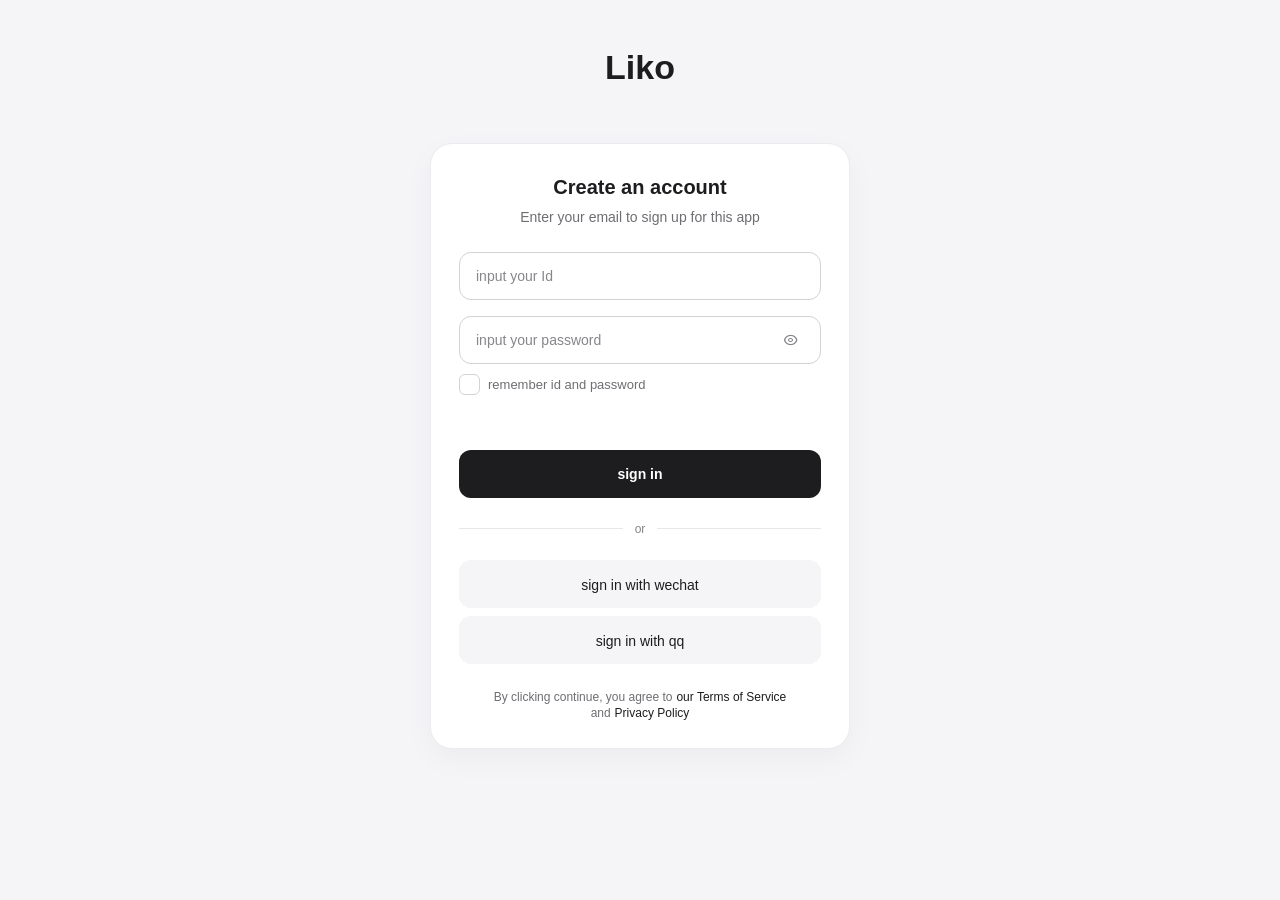
==== commit 23aeb683: "完善了文本socket 统一了ui设计" ====
--- a/project/index.html
+++ b/project/index.html
@@ -372,10 +372,7 @@
         <div class="sender-chat">
           <div class="chat-bubble-row">
             <div class="message-bubbles">
-              <div class="message-bubble">
-                You just edit any text to type in the conversation you want to
-                show
-              </div>
+              <div class="message-bubble"></div>
             </div>
           </div>
         </div>
@@ -383,9 +380,9 @@
           <div class="chat-bubble-row">
             <img src="" alt="" class="avatar" />
             <div class="message-bubbles">
-              <div class="message-bubble">Oh?</div>
-              <div class="message-bubble">Cool</div>
-              <div class="message-bubble">How does it work?</div>
+              <div class="message-bubble"></div>
+              <div class="message-bubble"></div>
+              <div class="message-bubble"></div>
             </div>
           </div>
         </div>
@@ -403,11 +400,20 @@
       </div>
     </div>
     <div class="pulish-page">
+      <div class="pulish-top">
+        <a href="#home" class="pulish-back">
+          <i class="iconfont icon-arrowleft"></i>
+        </a>
+        <div>
+          <h2>Create Post</h2>
+          <p>Share something new</p>
+        </div>
+      </div>
       <div class="pulish-head">
         <div class="avater">
           <img src="" alt="" class="avater-img" />
         </div>
-        <input type="text" placeholder="add title" id="pulish-title" />
+        <input type="text" placeholder="Add a title" id="pulish-title" />
       </div>
       <div class="pulish-content">
         <div class="push-img">
@@ -419,42 +425,42 @@
             <ul></ul>
           </div>
         </div>
-        <textarea placeholder="add content" id="pulish-content"></textarea>
+        <textarea placeholder="Write your post..." id="pulish-content"></textarea>
       </div>
 
       <div class="pulish-footer">
         <div class="define">
           <ul>
             <li class="push-topic">
-              <input type="text" placeholder="input your topic" id="topic" />
+              <input type="text" placeholder="Topic" id="topic" />
             </li>
             <li class="push-location">
               <input
                 type="text"
-                placeholder="input your location"
+                placeholder="Location"
                 id="location"
               />
             </li>
             <li class="choose-permission">
-              <button class="push-to-draft" data-permission="0">draft</button>
-              <button class="public" data-permission="1">public</button>
+              <button class="push-to-draft" data-permission="0">Draft</button>
+              <button class="public" data-permission="1">Public</button>
               <button class="only-friends" data-permission="2">
-                only friends
+                Friends
               </button>
-              <button class="only-me" data-permission="3">only me</button>
+              <button class="only-me" data-permission="3">Only me</button>
             </li>
           </ul>
         </div>
         <div class="fn-btns">
           <div class="add-topic">
-            <button id="add-topic">add topic</button>
-            <input class="input-topic" placeholder="topic" id="input-topic" />
+            <button id="add-topic">Add topic</button>
+            <input class="input-topic" placeholder="Topic" id="input-topic" />
           </div>
           <button id="at-friend">@friend</button>
         </div>
         <div class="pulish-btn">
-          <button id="draft" class="draft">draft</button>
-          <button id="pulish" class="pulish">pulish</button>
+          <button id="draft" class="draft">Draft</button>
+          <button id="pulish" class="pulish">Publish</button>
         </div>
       </div>
     </div>
@@ -545,6 +551,13 @@
         </li>
       </ul>
     </div>
+    <div class="search-transition">
+      <div class="search-transition-wave"></div>
+      <div class="search-transition-input">
+        <span>Search...</span>
+        <i class="iconfont icon-sousuo"></i>
+      </div>
+    </div>
     <div class="bottom-top-bar">
       <ul>
         <li><i class="iconfont icon-home"></i></li>
--- a/project/css/sign_in.css
+++ b/project/css/sign_in.css
@@ -1,30 +1,48 @@
 .sign-in {
   width: 100%;
+  min-height: 100vh;
+  padding: 24vw 6.6vw 8vw;
+  background: #f5f5f7;
 }
 .app-name {
-  font-size: 6.6vw;
-  font-weight: 500;
-  margin: 28.8vw auto 29.33vw auto;
+  font-size: 7.4vw;
+  font-weight: 600;
+  letter-spacing: 0;
+  margin: 0 auto 18vw;
   text-align: center;
+  color: #1d1d1f;
 }
 .content {
   display: flex;
   flex-direction: column;
   align-items: center;
   gap: 6.6vw;
-  padding: 0vw 6.6vw;
+  width: 100%;
+  margin: 0 auto;
+  padding: 7.46vw 5.33vw 6.6vw;
   font-size: 3.6vw;
+  background: #ffffff;
+  border: 0.27vw solid #ececf0;
+  border-radius: 5.33vw;
+  box-shadow: 0 2.66vw 8vw rgba(0, 0, 0, 0.04);
 }
 .copy {
   display: flex;
   flex-direction: column;
   justify-content: center;
   align-items: center;
-  gap: 1vw;
+  gap: 2.13vw;
+  text-align: center;
 }
 .copy h3 {
-  font-size: 4.6vw;
+  font-size: 4.8vw;
   font-weight: 600;
+  color: #1d1d1f;
+}
+.copy p {
+  max-width: 68vw;
+  line-height: 1.5;
+  color: #6e6e73;
 }
 .input {
   display: block;
@@ -32,18 +50,28 @@
 }
 .input input {
   width: 100%;
-  height: 10.5vw;
-  padding: 4.26vw 2.13vw;
-  background: transparent;
-  border: 0.4vw solid #e0e0e0;
-  border-radius: 2.13vw;
+  height: 11.73vw;
+  padding: 0 4.26vw;
+  background: #ffffff;
+  border: 0.27vw solid #d2d2d7;
+  border-radius: 3.2vw;
+  transition: border-color 0.2s ease, box-shadow 0.2s ease, background 0.2s ease;
+}
+.input input:focus {
+  border-color: #0071e3;
+  box-shadow: 0 0 0 0.8vw rgba(0, 113, 227, 0.12);
 }
 .input button {
   margin-top: 4.26vw;
   padding: 0 2.13vw;
+  background: #1d1d1f;
+  border-radius: 2.93vw;
+  color: #ffffff;
+  font-weight: 600;
+  transition: background 0.2s ease, opacity 0.2s ease;
+}
+.input button:hover {
   background: #000000;
-  border-radius: 2.13vw;
-  color: #ffffff;
 }
 .btns {
   display: flex;
@@ -52,27 +80,30 @@
   width: 100%;
 }
 .btns button {
-  background: #eeeeee;
-  border-radius: 2.13vw;
+  background: #f5f5f7;
+  border: 0.27vw solid transparent;
+  border-radius: 2.93vw;
   font-weight: 500;
   transition: 0.2s;
+  color: #1d1d1f;
 }
 .btns button:hover {
-  transform: translateY(-0.4vw);
-  box-shadow: 0 1.07vw 2.67vw rgba(0, 0, 0, 0.12);
+  background: #ffffff;
+  border-color: #d2d2d7;
 }
 .input button,
 .btns button {
   display: block;
   width: 100%;
-  height: 10.5vw;
+  height: 11.73vw;
 }
 .input input::placeholder {
-  color: #828282;
+  color: #86868b;
 }
 .divider {
   display: flex;
   align-items: center;
+  width: 100%;
   color: #999;
   font-size: 3.2vw;
 }
@@ -82,48 +113,56 @@
   content: "";
   flex: 1;
   height: 1px;
-  border-top: 0.333vw solid #e6e6e6;
+  border-top: 0.27vw solid #e5e7eb;
 }
 
 .divider span {
   margin: 0 3.2vw;
-  color: #828282;
+  color: #86868b;
 }
 .more-info div {
   text-align: center;
 }
 .more-info span {
   font-size: 3vw;
-  color: #828282;
+  color: #6e6e73;
 }
 .more-info div span:nth-child(2) {
   font-size: 3vw;
-  color: #000000;
+  color: #1d1d1f;
 }
 .remember-box {
   display: flex;
   align-items: center;
   gap: 2.13vw;
+  min-height: 10.66vw;
   padding: 2.13vw 0;
-  font-size: 4vw;
+  font-size: 3.46vw;
+  color: #6e6e73;
+  cursor: pointer;
 }
 .remember-button {
-  width: 5vw;
-  height: 5vw;
-  border-radius: 1.78vw;
-  background: #d9d9d9;
+  position: relative;
+  width: 5.6vw;
+  height: 5.6vw;
+  flex: 0 0 auto;
+  border: 0.27vw solid #d2d2d7;
+  border-radius: 1.6vw;
+  background: #ffffff;
   transition: all 0.3s ease;
 }
 .input input.input-error {
-  border-color: #ffb3b3;
-  box-shadow: 0 0 0.8vw rgba(255, 179, 179, 0.35);
+  border-color: #ff3b30;
+  box-shadow: 0 0 0 0.8vw rgba(255, 59, 48, 0.12);
 }
 
 .login-error {
   width: 100%;
+  min-height: 5.33vw;
   margin-top: 1.6vw;
-  color: #ff6b6b;
-  font-size: 3.6vw;
+  color: #d70015;
+  font-size: 3.33vw;
+  line-height: 1.5;
   text-align: left;
 }
 
@@ -162,12 +201,24 @@
 }
 
 .remember-box.active {
-  color: #5b8cff;
+  color: #0071e3;
 }
 
 .remember-box.active .remember-button {
-  background: #5b8cff;
-  box-shadow: 0 0 1vw rgba(91, 140, 255, 0.35);
+  background: #0071e3;
+  border-color: #0071e3;
+  box-shadow: none;
+}
+.remember-box.active .remember-button::after {
+  content: "";
+  position: absolute;
+  left: 1.55vw;
+  top: 0.85vw;
+  width: 1.45vw;
+  height: 2.75vw;
+  border-right: 0.53vw solid #ffffff;
+  border-bottom: 0.53vw solid #ffffff;
+  transform: rotate(45deg);
 }
 .pwd {
   position: relative;
@@ -176,10 +227,150 @@
 .eye-icons {
   position: absolute;
   top: 50%;
-  right: 2.13vw;
+  right: 3.2vw;
+  display: flex;
+  align-items: center;
+  justify-content: center;
+  width: 9.6vw;
+  height: 9.6vw;
   transform: translateY(-50%);
   cursor: pointer;
+  color: #86868b;
 }
 .eye-active {
   display: none;
 }
+
+@media (min-width: 768px) {
+  .sign-in {
+    display: flex;
+    flex-direction: column;
+    justify-content: center;
+    padding: 48px 24px;
+  }
+
+  .app-name {
+    font-size: 34px;
+    margin-bottom: 56px;
+  }
+
+  .content {
+    max-width: 420px;
+    gap: 24px;
+    padding: 32px 28px 28px;
+    font-size: 14px;
+    border: 1px solid #ececf0;
+    border-radius: 22px;
+    box-shadow: 0 10px 30px rgba(0, 0, 0, 0.04);
+  }
+
+  .copy {
+    gap: 8px;
+  }
+
+  .copy h3 {
+    font-size: 20px;
+  }
+
+  .copy p {
+    max-width: 280px;
+  }
+
+  .input input,
+  .input button,
+  .btns button {
+    height: 48px;
+    border-radius: 12px;
+  }
+
+  .input input {
+    padding: 0 16px;
+    border-width: 1px;
+  }
+
+  .input input:focus,
+  .input input.input-error {
+    box-shadow: 0 0 0 4px rgba(0, 113, 227, 0.12);
+  }
+
+  .input button {
+    margin-top: 20px;
+  }
+
+  .input button:hover {
+    background: #000000;
+  }
+
+  .btns {
+    gap: 8px;
+  }
+
+  .btns button {
+    border-width: 1px;
+  }
+
+  .btns button:hover {
+    background: #ffffff;
+  }
+
+  .divider {
+    font-size: 12px;
+  }
+
+  .divider::before,
+  .divider::after {
+    border-top-width: 1px;
+  }
+
+  .divider span {
+    margin: 0 12px;
+  }
+
+  .more-info span,
+  .more-info div span:nth-child(2) {
+    font-size: 12px;
+  }
+
+  .remember-box {
+    min-height: 40px;
+    gap: 8px;
+    padding: 8px 0;
+    font-size: 13px;
+  }
+
+  .remember-button {
+    width: 21px;
+    height: 21px;
+    border-width: 1px;
+    border-radius: 6px;
+  }
+
+  .remember-box.active .remember-button {
+    box-shadow: none;
+  }
+
+  .remember-box.active .remember-button::after {
+    left: 6px;
+    top: 3px;
+    width: 5px;
+    height: 10px;
+    border-right-width: 2px;
+    border-bottom-width: 2px;
+  }
+
+  .login-error {
+    min-height: 20px;
+    margin-top: 6px;
+    font-size: 13px;
+  }
+
+  .pwd {
+    margin-top: 16px;
+  }
+
+  .eye-icons {
+    right: 12px;
+    width: 36px;
+    height: 36px;
+  }
+}
--- a/project/css/home.css
+++ b/project/css/home.css
@@ -1,29 +1,133 @@
 :root {
+  --tab-active: rgba(17, 24, 39, 0.9);
+  --tab-text: rgba(17, 24, 39, 0.42);
+  --tab-glass: rgba(248, 250, 252, 0.58);
+  --tab-border: rgba(255, 255, 255, 0.72);
+  --tab-soft-border: rgba(148, 163, 184, 0.2);
+  --tab-shadow: rgba(15, 23, 42, 0.14);
+  --tab-highlight: rgba(255, 255, 255, 0.76);
 }
 .bottom-top-bar {
   position: fixed;
-  bottom: -1.2vw;
-  left: 0;
-  width: 100%;
-  height: 15vw;
-  padding: 4.26vw 6.6vw;
-  margin-top: 2.13vw;
-  background: #ffffff;
+  bottom: 2.6vw;
+  left: 50%;
+  width: calc(100% - 6.4vw);
+  height: 16vw;
+  padding: 2.4vw 4.2vw;
+  background:
+    linear-gradient(180deg, rgba(255, 255, 255, 0.72), var(--tab-glass)),
+    rgba(248, 250, 252, 0.44);
+  border: 0.22vw solid var(--tab-border);
+  border-radius: 8vw;
+  box-shadow:
+    0 2.4vw 7vw var(--tab-shadow),
+    inset 0 0.27vw 0 rgba(255, 255, 255, 0.9),
+    inset 0 -0.22vw 0 var(--tab-soft-border);
+  backdrop-filter: blur(6vw) saturate(160%);
+  -webkit-backdrop-filter: blur(6vw) saturate(160%);
+  transform: translateX(-50%);
+  z-index: 10;
+  overflow: hidden;
+}
+.bottom-top-bar::before {
+  content: "";
+  position: absolute;
+  inset: 0.2vw;
+  border-radius: inherit;
+  background: linear-gradient(
+    135deg,
+    rgba(255, 255, 255, 0.86),
+    rgba(255, 255, 255, 0.16) 48%,
+    rgba(226, 232, 240, 0.22)
+  );
+  pointer-events: none;
+}
+.bottom-top-bar ul {
+  position: relative;
   z-index: 1;
-}
-.bottom-top-bar ul {
   display: flex;
   justify-content: space-between;
   align-items: center;
   gap: 4.26vw;
-  color: #000000;
+  height: 100%;
+  color: var(--tab-text);
+}
+.bottom-top-bar li {
+  position: relative;
+  display: flex;
+  justify-content: center;
+  align-items: center;
+  width: 11vw;
+  height: 11vw;
+}
+.bottom-top-bar li::after {
+  content: "";
+  position: absolute;
+  left: 50%;
+  bottom: -0.4vw;
+  width: 1.4vw;
+  height: 1.4vw;
+  border-radius: 50%;
+  background: rgba(17, 24, 39, 0.72);
+  box-shadow: 0 0 2vw rgba(15, 23, 42, 0.18);
+  opacity: 0;
+  transform: translateX(-50%) scale(0.3);
+  transition:
+    opacity 0.25s ease,
+    transform 0.25s ease;
 }
 .bottom-top-bar i {
+  position: relative;
+  display: flex;
+  justify-content: center;
+  align-items: center;
+  width: 10.5vw;
+  height: 10.5vw;
+  border-radius: 50%;
   font-size: 6.6vw;
+  transition:
+    color 0.25s ease,
+    background 0.25s ease,
+    box-shadow 0.25s ease,
+    transform 0.25s ease;
+}
+.bottom-top-bar li:nth-child(3) i {
+  color: var(--tab-active);
+  background: rgba(255, 255, 255, 0.72);
+  border: 0.22vw solid rgba(255, 255, 255, 0.88);
+  box-shadow:
+    0 1.2vw 3vw rgba(15, 23, 42, 0.12),
+    inset 0 0.27vw 0 rgba(255, 255, 255, 0.96);
+}
+.bottom-top-bar li.active-bar i,
+.bottom-top-bar i.active-bar {
+  color: var(--tab-active);
+  background:
+    radial-gradient(circle at 30% 18%, var(--tab-highlight), transparent 42%),
+    rgba(255, 255, 255, 0.62);
+  border: 0.22vw solid rgba(255, 255, 255, 0.86);
+  box-shadow:
+    0 1.4vw 3.6vw rgba(15, 23, 42, 0.13),
+    inset 0 0.27vw 0 rgba(255, 255, 255, 0.96),
+    inset 0 -0.22vw 0 rgba(148, 163, 184, 0.16);
+  transform: translateY(-1vw) scale(1.06);
+}
+.bottom-top-bar li.active-bar::after {
+  opacity: 1;
+  transform: translateX(-50%) scale(1);
+}
+.bottom-top-bar li:nth-child(3).active-bar i {
+  color: var(--tab-active);
+  background:
+    radial-gradient(circle at 32% 18%, rgba(255, 255, 255, 0.92), transparent 42%),
+    rgba(255, 255, 255, 0.7);
+  transform: translateY(-1.6vw) scale(1.1);
 }
 .home {
   width: 100%;
-  padding-bottom: 16vw;
+  max-width: 100%;
+  padding-bottom: 22vw;
+  overflow-x: hidden;
 }
 .nav-bar {
   width: 100%;
@@ -171,113 +275,196 @@
   justify-content: center;
   gap: 4.26vw;
   width: 100%;
-  padding: 2.13vw;
+  max-width: 100%;
+  padding: 2.13vw;
+  overflow-x: hidden;
 }
 .for-you .layout-left,
 .for-you .layout-right {
   flex: 1;
+  min-width: 0;
 }
 .for-you ul {
   width: 100%;
+  max-width: 100%;
   display: flex;
   flex-direction: column;
-  gap: 4.26vw;
+  gap: 4.8vw;
+}
+.for-you .item,
+.topic .item {
+  width: 100%;
+  max-width: 100%;
+  padding: 3vw;
+  background: #ffffff;
+  border: 0.27vw solid rgba(0, 0, 0, 0.05);
+  border-radius: 5vw;
+  box-shadow: 0 3vw 9vw rgba(0, 0, 0, 0.06);
+  overflow: hidden;
 }
 .for-you .item {
-  width: 100%;
-  padding: 2.13vw;
-  background: rgba(255, 255, 255, 0.72);
-  backdrop-filter: blur(5.13vw);
-  border: 0.27vw solid rgba(255, 255, 255, 0.45);
-  box-shadow:
-    0 2vw 5vw rgba(0, 0, 0, 0.08),
-    inset 0 0.27vw 0 rgba(255, 255, 255, 0.6);
+  opacity: 0;
+  transition:
+    opacity 0.3s ease,
+    transform 0.3s ease;
+}
+.left-post-list .item {
+  transform: translateX(-8vw);
+}
+.right-post-list .item {
+  transform: translateX(8vw);
+}
+.for-you .item.show-post {
+  opacity: 1;
+  transform: translateX(0);
 }
 .for-you .item .photo {
   width: 100%;
-}
-.avater {
-  display: grid;
-  grid-template-columns: 12vw auto;
-  gap: 1vw;
-}
-.avater-img {
-  width: 8.8vw;
-  height: 8.8vw;
+  max-width: 100%;
+}
+.for-you .avater-img,
+.topic .avater-img {
+  width: 9.4vw;
+  height: 9.4vw;
+  flex-shrink: 0;
   border-radius: 50%;
   object-fit: cover;
   overflow: hidden;
 }
-.avater-infos {
-  width: 20vw;
-}
 .post {
   width: 100%;
+  max-width: 100%;
   height: auto;
 }
 .image {
   display: block;
+  max-width: 100%;
   border-radius: 1vw;
   margin: 2.13vw auto;
 }
+.for-you .image,
+.topic .image {
+  border-radius: 4vw;
+  margin: 3vw auto;
+}
 .post-head {
   display: flex;
-  justify-content: space-between;
-  align-items: center;
-}
-.post i {
+  gap: 2vw;
+  align-items: center;
+  width: 100%;
+  max-width: 100%;
+  min-height: 10vw;
+  margin-bottom: 2vw;
+}
+.post-head .avater-id {
+  flex: 1;
+  min-width: 0;
+}
+.for-you .post i,
+.topic .post i {
   display: block;
-  font-size: 6.6vw;
+  flex-shrink: 0;
+  font-size: 5.4vw;
   text-align: center;
-}
-.avater-infos p {
+  color: rgba(0, 0, 0, 0.5);
+}
+.for-you .avater-id,
+.topic .avater-id {
+  max-width: 100%;
   font-size: 3.26vw;
   line-height: 4.26vw;
-}
-.time {
-  color: rgba(0, 0, 0, 0.4);
-}
-.description {
+  font-weight: 600;
+  color: #1d1d1f;
+  overflow-wrap: anywhere;
+  word-break: break-word;
+}
+.for-you .post-summary,
+.topic .post-summary {
+  width: 100%;
+  max-width: 100%;
+  margin-bottom: 2.4vw;
+}
+.for-you .time,
+.topic .time {
+  display: block;
+  margin-top: 0.6vw;
+  font-size: 3vw;
+  line-height: 4.26vw;
+  color: #86868b;
+  overflow-wrap: anywhere;
+}
+.for-you .post-title,
+.topic .post-title {
+  margin-top: 0.4vw;
+  font-size: 3.55vw;
+  line-height: 4.8vw;
+  font-weight: 600;
+  color: #1d1d1f;
+  overflow-wrap: anywhere;
+  word-break: break-word;
+}
+.for-you .description,
+.topic .description {
   font-size: 3.4vw;
-}
-.description p {
-  margin: 2.13vw 0;
-}
-.post-content {
-  margin: 1vw 0;
-}
-.post-action {
-  display: flex;
-  align-items: center;
-  gap: 1vw;
-}
-.post-action i {
-  font-size: 4.26vw;
+  line-height: 1.5;
+  color: #1d1d1f;
+  overflow-wrap: anywhere;
+  word-break: break-word;
+}
+.for-you .description p,
+.topic .description p {
+  margin: 2.4vw 0;
+}
+.for-you .post-content,
+.topic .post-content {
+  margin: 3vw 0 2.4vw;
+  line-height: 1.55;
+  color: #1d1d1f;
+  overflow-wrap: anywhere;
+  word-break: break-word;
+}
+.for-you .post-action,
+.topic .post-action {
+  display: flex;
+  align-items: center;
+  flex-wrap: wrap;
+  gap: 1vw 1.6vw;
+  color: #86868b;
+  font-size: 3.1vw;
+}
+.for-you .post-action i,
+.topic .post-action i {
+  font-size: 4vw;
+  color: #86868b;
 }
 .topic {
   display: flex;
   justify-content: center;
   gap: 4.26vw;
   width: 100%;
-  padding: 2.13vw;
+  max-width: 100%;
+  padding: 2.13vw;
+  overflow-x: hidden;
 }
 .topic .layout-left,
 .topic .layout-right {
   flex: 1;
+  min-width: 0;
 }
 .topic ul {
   width: 100%;
+  max-width: 100%;
   display: flex;
   flex-direction: column;
-  gap: 4.26vw;
+  gap: 4.8vw;
 }
 .topic .item {
   width: 100%;
-  padding: 2.13vw;
+  padding: 3vw;
   background: #ffffff;
-  border: 0.27vw solid #eeeeee;
-  border-radius: 2vw;
-  box-shadow: 0 0.8vw 2vw rgba(0, 0, 0, 0.04);
+  border: 0.27vw solid rgba(0, 0, 0, 0.05);
+  border-radius: 5vw;
+  box-shadow: 0 3vw 9vw rgba(0, 0, 0, 0.06);
 }
 .topic .item .photo {
   width: 100%;
@@ -351,8 +538,81 @@
   font-size: 6.6vw;
   color: #ffffff;
 }
-.bottom-top-bar li i.active-tab {
-  color: #000000;
+.search-bar.search-hidden {
+  opacity: 0;
+}
+.search-transition {
+  position: fixed;
+  inset: 0;
+  z-index: 999;
+  display: none;
+  pointer-events: none;
+  opacity: 1;
+  overflow: hidden;
+}
+.search-transition.active {
+  display: block;
+}
+.search-transition.fade-out {
+  opacity: 0;
+  transition: opacity 0.2s ease;
+}
+.search-transition-input {
+  position: fixed;
+  display: flex;
+  align-items: center;
+  padding: 0 4.26vw;
+  background: #ffffff;
+  border: 0.3vw solid #e4e4e4;
+  border-radius: 4vw;
+  box-shadow: 0 1vw 4vw rgba(0, 0, 0, 0.08);
+  color: rgba(0, 0, 0, 0.45);
+  transition:
+    transform 0.3s ease,
+    width 0.3s ease,
+    height 0.3s ease;
+  z-index: 2;
+}
+.search-transition-input span {
+  font-size: 4.26vw;
+}
+.search-transition-input i {
+  position: absolute;
+  right: 2.13vw;
+  top: 50%;
+  display: flex;
+  justify-content: center;
+  align-items: center;
+  width: 10.8vw;
+  height: 10.8vw;
+  border-radius: 3vw;
+  background: #5179ef;
+  color: #ffffff;
+  font-size: 6.6vw;
+  transform: translateY(-50%);
+}
+.search-transition-wave {
+  position: fixed;
+  width: 5vw;
+  height: 5vw;
+  border-radius: 50%;
+  background: #f5f5f7;
+  opacity: 0;
+  transform: translate(-50%, -50%) scale(0);
+  transition:
+    transform 0.45s ease,
+    opacity 0.2s ease;
+  z-index: 1;
+}
+.search-transition.wave-active .search-transition-wave {
+  opacity: 1;
+  transform: translate(-50%, -50%) scale(80);
+}
+@media (prefers-reduced-motion: reduce) {
+  .bottom-top-bar i,
+  .bottom-top-bar li::after {
+    transition: none;
+  }
 }
 .mode-active {
   display: block !important;
--- a/project/css/personal.css
+++ b/project/css/personal.css
@@ -1,30 +1,73 @@
-.personal {
+.personal,
+.other {
   width: 100%;
-  padding-bottom: 15vw;
+  max-width: 100%;
+  min-height: 100vh;
+  padding-bottom: 24vw;
+  overflow-x: hidden;
+  color: rgba(17, 24, 39, 0.92);
+  background:
+    radial-gradient(
+      circle at 18% 0%,
+      rgba(255, 255, 255, 0.9),
+      transparent 34vw
+    ),
+    linear-gradient(180deg, #fafafa 0%, #f4f5f7 45%, #eeeeef 100%);
+}
+.personal *,
+.other * {
+  max-width: 100%;
 }
 .navi-bar {
   display: flex;
   justify-content: space-between;
   align-items: center;
-  padding: 2.13vw;
+  padding: 3vw 4vw 2vw;
+}
+.personal .navi-bar {
+  position: sticky;
+  top: 0;
+  z-index: 5;
+  background: rgba(247, 248, 250, 0.66);
+  border-bottom: 0.22vw solid rgba(255, 255, 255, 0.72);
+  box-shadow: 0 1.2vw 4vw rgba(15, 23, 42, 0.06);
+  backdrop-filter: blur(5vw) saturate(150%);
+  -webkit-backdrop-filter: blur(5vw) saturate(150%);
 }
 .User {
   display: flex;
   align-items: center;
   gap: 2.13vw;
 }
+.personal .User img {
+  width: 9.6vw;
+  height: 9.6vw;
+  border-radius: 50%;
+  object-fit: cover;
+  background: rgba(255, 255, 255, 0.58);
+  border: 0.24vw solid rgba(255, 255, 255, 0.82);
+  box-shadow: 0 1vw 3vw rgba(15, 23, 42, 0.1);
+}
 .notifications {
+  min-width: 7vw;
   height: 7vw;
-  padding: 2.13vw;
-  background: #fe0135;
+  padding: 0 2vw;
+  background: rgba(232, 72, 85, 0.92);
   color: #ffffff;
-  border-radius: 3vw;
-  line-height: 2.5vw;
-  letter-spacing: 0.2vw;
+  border: 0.22vw solid rgba(255, 255, 255, 0.58);
+  border-radius: 999px;
+  line-height: 7vw;
+  text-align: center;
+  letter-spacing: 0;
+  box-shadow: 0 1vw 2.5vw rgba(232, 72, 85, 0.2);
 }
 .profile-head {
   position: relative;
   overflow: hidden;
+}
+.personal .profile-head,
+.other .profile-head {
+  overflow: visible;
 }
 .profile-bg-img {
   position: absolute;
@@ -37,6 +80,11 @@
   object-fit: contain;
   object-position: center;
 }
+.personal .profile-bg-img,
+.other .profile-bg-img {
+  height: 42vw;
+  object-fit: cover;
+}
 .profile-content {
   position: relative;
   z-index: 1;
@@ -58,9 +106,21 @@
   width: 24vw;
   height: 24vw;
 }
+.personal .Avater .bg-circle,
+.other .Avater .bg-circle {
+  border: 0.3vw solid rgba(255, 255, 255, 0.86);
+  box-shadow:
+    0 2vw 5.8vw rgba(15, 23, 42, 0.13),
+    inset 0 0.32vw 0 rgba(255, 255, 255, 0.94);
+  backdrop-filter: blur(4vw);
+}
 .Avater .border {
   width: 22.5vw;
   height: 22.5vw;
+}
+.personal .Avater .border,
+.other .Avater .border {
+  border: 0.22vw solid rgba(255, 255, 255, 0.92);
 }
 .Avater .border img {
   display: block;
@@ -70,6 +130,10 @@
 .userName-and-info {
   padding: 2.13vw;
   font-size: 4.26vw;
+}
+.personal .userName-and-info,
+.other .userName-and-info {
+  padding: 2.13vw 4vw 0;
 }
 .userName-and-info .username {
   font-weight: 600;
@@ -83,6 +147,25 @@
   border-radius: 2.5vw;
   box-shadow: 0 0.5vw 2vw rgba(0, 0, 0, 0.04);
 }
+.personal .userName-and-info .data,
+.other .userName-and-info .data {
+  margin: 2.5vw 0;
+  padding: 3vw;
+  background:
+    linear-gradient(
+      180deg,
+      rgba(255, 255, 255, 0.72),
+      rgba(250, 250, 251, 0.52)
+    ),
+    rgba(255, 255, 255, 0.42);
+  border: 0.24vw solid rgba(255, 255, 255, 0.78);
+  border-radius: 4vw;
+  box-shadow:
+    0 2vw 5.8vw rgba(15, 23, 42, 0.08),
+    inset 0 0.28vw 0 rgba(255, 255, 255, 0.92);
+  backdrop-filter: blur(4vw) saturate(150%);
+  -webkit-backdrop-filter: blur(4vw) saturate(150%);
+}
 .userName-and-info .data ul {
   display: flex;
   justify-content: space-around;
@@ -105,12 +188,20 @@
 }
 .userName-and-info .desc {
   color: rgba(0, 0, 0, 0.7);
+  overflow-wrap: anywhere;
 }
 .buttons {
   display: grid;
   grid-template-columns: 1fr 10.8vw;
   gap: 2.13vw;
   padding-bottom: 2.13vw;
+}
+.personal .buttons,
+.other .buttons {
+  display: grid;
+  grid-template-columns: 1fr 10.8vw;
+  gap: 2.13vw;
+  padding-bottom: 3vw;
 }
 .buttons button {
   background: #efefef;
@@ -119,37 +210,95 @@
   font-size: 4.26vw;
   font-weight: 600;
 }
+.personal .buttons button,
+.other .buttons button {
+  min-height: 10.8vw;
+  background:
+    linear-gradient(
+      180deg,
+      rgba(255, 255, 255, 0.72),
+      rgba(244, 245, 247, 0.66)
+    ),
+    rgba(255, 255, 255, 0.52);
+  border: 0.24vw solid rgba(255, 255, 255, 0.82);
+  padding: 2.13vw;
+  border-radius: 3vw;
+  font-size: 4.26vw;
+  font-weight: 600;
+  color: rgba(17, 24, 39, 0.86);
+  box-shadow:
+    0 1.2vw 3.4vw rgba(15, 23, 42, 0.07),
+    inset 0 0.24vw 0 rgba(255, 255, 255, 0.94);
+  transition:
+    background 0.2s ease,
+    transform 0.2s ease,
+    box-shadow 0.2s ease;
+}
+.personal .buttons button:active,
+.other .buttons button:active {
+  transform: scale(0.98);
+  box-shadow:
+    0 0.8vw 2vw rgba(15, 23, 42, 0.08),
+    inset 0 0.24vw 0 rgba(255, 255, 255, 0.9);
+}
 .buttons button i {
   display: block;
   font-size: 4.6vw;
 }
-.tab-navi-bar ul {
+.personal .tab-navi-bar ul {
   display: grid;
   grid-template-columns: repeat(2, 1fr);
-  padding-top: 2.13vw;
-}
-.tab-navi-bar ul li {
-  padding: 2.13vw 4.26vw;
+  gap: 1.2vw;
+  padding: 1.2vw;
+  background: rgba(232, 233, 236, 0.58);
+  border: 0.22vw solid rgba(255, 255, 255, 0.7);
+  border-radius: 4vw;
+  box-shadow: inset 0 0.24vw 0 rgba(255, 255, 255, 0.58);
+  backdrop-filter: blur(3vw);
+  -webkit-backdrop-filter: blur(3vw);
+}
+.personal .tab-navi-bar ul li {
+  padding: 1.8vw 4.26vw;
   text-align: center;
   color: rgba(0, 0, 0, 0.4);
+  border-radius: 3vw;
+  transition:
+    background 0.2s ease,
+    color 0.2s ease,
+    box-shadow 0.2s ease;
 }
 .tab-navi-bar i {
   font-size: 8vw;
 }
-.picked {
+.personal .picked {
   color: #000000 !important;
-}
-.icons {
+  background: rgba(255, 255, 255, 0.78);
+  box-shadow:
+    0 1vw 2.8vw rgba(15, 23, 42, 0.08),
+    inset 0 0.24vw 0 rgba(255, 255, 255, 0.95);
+}
+.personal .icons {
   display: flex;
   gap: 2.13vw;
 }
-.icons i {
+.personal .icons i {
+  display: flex;
+  align-items: center;
+  justify-content: center;
+  width: 9.6vw;
+  height: 9.6vw;
+  border-radius: 50%;
+  background: rgba(255, 255, 255, 0.52);
+  border: 0.22vw solid rgba(255, 255, 255, 0.76);
+  box-shadow:
+    0 1vw 3vw rgba(15, 23, 42, 0.07),
+    inset 0 0.24vw 0 rgba(255, 255, 255, 0.88);
   font-size: 6.6vw;
-  color: #000000;
+  color: rgba(17, 24, 39, 0.82);
 }
 .personal .navi-bar .icon-settings {
-  display: inline-block;
-  transform: scale(1.4);
+  display: flex;
+  transform: none;
   transform-origin: center;
 }
 
@@ -157,10 +306,20 @@
   width: 100%;
   padding: 3.5vw;
   margin-bottom: 3vw;
-  border: 0.3vw solid #eeeeee;
-  border-radius: 2vw;
-  background: #ffffff;
-  box-shadow: 0 0.5vw 2vw rgba(0, 0, 0, 0.04);
+  border: 0.24vw solid rgba(255, 255, 255, 0.78);
+  border-radius: 4vw;
+  background:
+    linear-gradient(
+      180deg,
+      rgba(255, 255, 255, 0.78),
+      rgba(250, 250, 251, 0.56)
+    ),
+    rgba(255, 255, 255, 0.42);
+  box-shadow:
+    0 1.8vw 5vw rgba(15, 23, 42, 0.08),
+    inset 0 0.24vw 0 rgba(255, 255, 255, 0.92);
+  backdrop-filter: blur(3.6vw) saturate(145%);
+  -webkit-backdrop-filter: blur(3.6vw) saturate(145%);
 }
 
 .post-item .post {
@@ -175,12 +334,17 @@
   padding: 0;
   gap: 3vw;
 }
+.avatar-infos {
+  flex: 1;
+  min-width: 0;
+}
 
 .post-title {
   font-size: 4.4vw;
   font-weight: 600;
   color: #222222;
   line-height: 1.4;
+  overflow-wrap: anywhere;
 }
 
 .avatar-infos .time {
@@ -203,7 +367,7 @@
   width: 100%;
   max-height: 58vw;
   margin-top: 3vw;
-  border-radius: 2vw;
+  border-radius: 3vw;
   object-fit: cover;
 }
 
@@ -216,11 +380,13 @@
   font-size: 3.6vw;
   color: #555555;
   line-height: 1.5;
+  overflow-wrap: anywhere;
 }
 
 .post-item .post-action {
   display: flex;
   align-items: center;
+  flex-wrap: wrap;
   gap: 1.5vw;
   margin-top: 3vw;
   color: #666666;
@@ -237,19 +403,25 @@
   font-weight: 500;
 }
 .other .follow-btn {
-  background: #000000;
-  color: #ffffff;
+  background:
+    linear-gradient(
+      180deg,
+      rgba(255, 255, 255, 0.78),
+      rgba(244, 245, 247, 0.7)
+    ),
+    rgba(255, 255, 255, 0.58);
+  color: rgba(17, 24, 39, 0.9);
 }
 .del-or-draft button {
   min-width: 12vw;
   height: 7.2vw;
-  margin-left: 1.5vw;
+  margin-left: 1.2vw;
   padding: 0 2.5vw;
   border: none;
-  border-radius: 2vw;
+  border-radius: 999px;
   font-size: 3.2vw;
   font-weight: 500;
-  background: #f5f5f5;
+  background: rgba(255, 255, 255, 0.64);
   color: #333333;
 }
 
@@ -272,8 +444,9 @@
   font-weight: 500;
   text-align: center;
   color: #666666;
-  background: #f3f3f3;
-  border-radius: 2vw;
+  background: rgba(243, 244, 246, 0.76);
+  border: 0.2vw solid rgba(255, 255, 255, 0.8);
+  border-radius: 999px;
 }
 
 .draft-view {
@@ -287,12 +460,22 @@
 }
 
 .draft-item {
-  background-color: #ffffff;
-  border: 0.3vw solid #eeeeee;
-  border-radius: 2vw;
+  background:
+    linear-gradient(
+      180deg,
+      rgba(255, 255, 255, 0.78),
+      rgba(250, 250, 251, 0.56)
+    ),
+    rgba(255, 255, 255, 0.42);
+  border: 0.24vw solid rgba(255, 255, 255, 0.78);
+  border-radius: 4vw;
   padding: 3.5vw;
   margin-bottom: 3vw;
-  box-shadow: 0 0.5vw 2vw rgba(0, 0, 0, 0.04);
+  box-shadow:
+    0 1.8vw 5vw rgba(15, 23, 42, 0.08),
+    inset 0 0.24vw 0 rgba(255, 255, 255, 0.92);
+  backdrop-filter: blur(3.6vw) saturate(145%);
+  -webkit-backdrop-filter: blur(3.6vw) saturate(145%);
 }
 
 .draft-head {
@@ -309,6 +492,7 @@
   font-weight: 600;
   color: #222222;
   line-height: 1.4;
+  overflow-wrap: anywhere;
 }
 
 .draft-time {
@@ -323,6 +507,7 @@
   font-size: 3.5vw;
   color: #555555;
   line-height: 1.5;
+  overflow-wrap: anywhere;
   display: -webkit-box;
   -webkit-line-clamp: 2;
   -webkit-box-orient: vertical;
@@ -339,10 +524,10 @@
 .draft-actions button {
   min-width: 16vw;
   height: 8.5vw;
-  border-radius: 2vw;
+  border-radius: 999px;
   font-size: 3.5vw;
   border: none;
-  background-color: #f5f5f5;
+  background-color: rgba(255, 255, 255, 0.64);
 }
 
 .draft-edit {
@@ -357,4 +542,13 @@
 }
 .signature {
   color: rgba(0, 0, 0, 0.5);
-}
+  overflow-wrap: anywhere;
+}
+
+@media (prefers-reduced-motion: reduce) {
+  .personal .buttons button,
+  .other .buttons button,
+  .personal .tab-navi-bar ul li {
+    transition: none;
+  }
+}
--- a/project/css/message.css
+++ b/project/css/message.css
@@ -1,10 +1,13 @@
 .message-page {
   width: 100%;
+  min-height: 100vh;
+  background: #f5f5f7;
 }
 .message-head {
   font-size: 8.8vw;
   font-weight: 600;
-  padding: 4.26vw 3.26vw;
+  padding: 5vw 4.26vw 3vw;
+  color: #111111;
 }
 .message-item {
   display: flex;
@@ -22,11 +25,18 @@
   width: 12.78vw;
   height: 12.78vw;
   border-radius: 50%;
+  overflow: hidden;
 }
 .session-avatar {
   float: left;
   margin-right: 2.56vw;
 }
+.session-avatar img {
+  width: 100%;
+  height: 100%;
+  border-radius: 50%;
+  object-fit: cover;
+}
 .session-name {
   font-weight: 600;
   color: #000;
@@ -39,7 +49,7 @@
   color: rgba(0, 0, 0, 0.7);
 }
 .category {
-  padding: 0 3.26vw;
+  padding: 0 4.26vw;
   overflow: hidden;
 }
 .category ul {
@@ -47,18 +57,34 @@
   grid-template-columns: repeat(3, 1fr);
   justify-content: space-between;
   gap: 2.13vw;
+  padding: 1vw;
+  background: #e9e9ec;
+  border-radius: 5vw;
 }
 .category li {
-  padding: 2.13vw 2.78vw;
-  border-radius: 10vw;
-  border: 0.78vw solid #e6e6e6;
-  font-size: 4.26vw;
-  transition: all 0.3s ease;
+  min-height: 10vw;
+  padding: 0 2.78vw;
+  border-radius: 4vw;
+  color: #6e6e73;
+  font-size: 3.8vw;
+  transition:
+    background 0.2s ease,
+    color 0.2s ease,
+    box-shadow 0.2s ease,
+    transform 0.2s ease;
   text-align: center;
+  line-height: 10vw;
+}
+.category li:active {
+  transform: scale(0.97);
 }
 .category-picked {
-  background: #000000;
-  color: #ffffff;
+  background: #ffffff;
+  color: #111111;
+  font-weight: 600;
+  box-shadow:
+    0 1vw 3vw rgba(0, 0, 0, 0.08),
+    inset 0 0.2vw 0 rgba(255, 255, 255, 0.9);
 }
 .chat-page {
   width: 100%;
@@ -215,8 +241,8 @@
 }
 
 .chat-bubble-row .avatar {
-  width: 6.15vw;
-  height: 6.15vw;
+  width: 8.2vw;
+  height: 8.2vw;
   border-radius: 50%;
   object-fit: cover;
   flex-shrink: 0;
@@ -313,14 +339,18 @@
 .footer-input {
   position: absolute;
   bottom: 24vw;
-  left: 0;
-  right: 0;
-  display: flex;
-  align-items: center;
-  padding: 0 4.1vw;
+  left: 4.1vw;
+  right: 4.1vw;
+  display: flex;
+  align-items: center;
+  padding: 2.2vw;
   gap: 2vw;
   box-sizing: border-box;
-  background: #ffffff;
+  background: rgba(255, 255, 255, 0.9);
+  border: 0.078vw solid rgba(0, 0, 0, 0.06);
+  border-radius: 6vw;
+  box-shadow: 0 3vw 10vw rgba(0, 0, 0, 0.1);
+  backdrop-filter: blur(4vw);
 }
 
 .input-container {
@@ -328,16 +358,19 @@
   min-width: 0;
   display: flex;
   align-items: center;
-  padding: 2.05vw 3vw;
+  min-height: 11vw;
+  padding: 0 3vw;
+  background: #f5f5f7;
+  border-radius: 4.5vw;
+  box-sizing: border-box;
+  transition:
+    background 0.2s ease,
+    box-shadow 0.2s ease;
+}
+
+.input-container:focus-within {
   background: #ffffff;
-  border: 0.26vw solid #e0e0e0;
-  border-radius: 2.05vw;
-  box-sizing: border-box;
-}
-
-.input-container:focus-within {
-  border-color: #9a9a9a;
-  box-shadow: 0 0 0 0.21vw rgba(0, 0, 0, 0.08);
+  box-shadow: 0 0 0 0.35vw rgba(0, 0, 0, 0.1);
 }
 
 .input-container input {
@@ -365,7 +398,7 @@
 .input-container .chat-icons {
   display: flex;
   align-items: center;
-  gap: 1.5vw;
+  gap: 1vw;
   flex-shrink: 0;
 }
 
@@ -373,25 +406,32 @@
   display: flex;
   align-items: center;
   justify-content: center;
-  width: 5.13vw;
-  height: 5.13vw;
-  font-size: 5.13vw;
-  color: rgba(0, 0, 0, 0.7);
-  transition: all 0.2s ease;
+  width: 7.5vw;
+  height: 7.5vw;
+  background: #ffffff;
+  border-radius: 50%;
+  font-size: 4.7vw;
+  color: rgba(0, 0, 0, 0.64);
+  box-shadow: 0 0.8vw 2.4vw rgba(0, 0, 0, 0.06);
+  transition:
+    color 0.2s ease,
+    background 0.2s ease,
+    transform 0.2s ease;
 }
 
 .input-container .chat-icons i:active {
   color: #000000;
-  transform: scale(1.1);
+  background: #f0f0f2;
+  transform: scale(0.94);
 }
 
 .send-btn {
   display: flex;
   align-items: center;
   justify-content: center;
-  width: 18vw;
-  height: 10.26vw;
-  margin-left: 2vw;
+  width: 17vw;
+  height: 11vw;
+  margin-left: 0;
   font-family:
     Inter,
     -apple-system,
@@ -400,16 +440,25 @@
   font-size: 3.59vw;
   font-weight: 600;
   color: #ffffff;
-  background: #5179ef;
-  border-radius: 2.05vw;
-  transition: all 0.2s ease;
+  background: #111111;
+  border-radius: 4.5vw;
+  box-shadow:
+    0 1.5vw 4vw rgba(0, 0, 0, 0.22),
+    inset 0 0.2vw 0 rgba(255, 255, 255, 0.18);
+  transition:
+    background 0.2s ease,
+    box-shadow 0.2s ease,
+    transform 0.2s ease;
   flex-shrink: 0;
   box-sizing: border-box;
 }
 
 .send-btn:active {
-  transform: scale(0.98);
-  background: #3d63d9;
+  transform: scale(0.96);
+  background: #000000;
+  box-shadow:
+    0 0.8vw 2.4vw rgba(0, 0, 0, 0.18),
+    inset 0 0.2vw 0 rgba(255, 255, 255, 0.12);
 }
 
 .send-btn.sending {
--- a/project/css/search-pulish.css
+++ b/project/css/search-pulish.css
@@ -1,46 +1,115 @@
 .pulish-page {
-  padding: 2.13vw;
+  min-height: 100vh;
+  padding: 4.26vw 4.26vw 48vw;
+  background: #f5f5f7;
+  color: #111111;
+}
+.pulish-top {
+  display: grid;
+  grid-template-columns: 18vw 1fr;
+  align-items: center;
+  gap: 3vw;
+  padding: 1vw 0 5vw;
+}
+.pulish-back {
+  display: flex;
+  align-items: center;
+  justify-content: center;
+  width: 11vw;
+  height: 11vw;
+  background: #ffffff;
+  color: #111111;
+  border-radius: 50%;
+  box-shadow: 0 2vw 7vw rgba(0, 0, 0, 0.05);
+}
+.pulish-back i {
+  font-size: 5.2vw;
+}
+.pulish-top h2 {
+  font-size: 6.2vw;
+  font-weight: 700;
+  line-height: 1.15;
+  letter-spacing: 0;
+}
+.pulish-top p {
+  margin-top: 1vw;
+  color: #8a8a8e;
+  font-size: 3.4vw;
+  line-height: 1.4;
 }
 .pulish-head {
   display: flex;
-  gap: 6.6vw;
-  padding: 2.13vw 0;
-  border-bottom: 0.078vw solid #efefef;
+  align-items: center;
+  gap: 3.2vw;
+  padding: 3.2vw;
+  background: #ffffff;
+  border-radius: 5vw;
+  box-shadow: 0 2vw 7vw rgba(0, 0, 0, 0.05);
 }
 .pulish-head input {
   display: block;
   width: 100%;
-  padding: 4.26vw;
-  border-radius: 3vw;
-  transition: all 0.3s ease;
+  min-height: 12vw;
+  padding: 0 3.5vw;
+  background: #f5f5f7;
+  border-radius: 3.6vw;
+  font-size: 4.2vw;
+  transition:
+    background 0.2s ease,
+    box-shadow 0.2s ease;
   outline: none;
 }
 .pulish-head input:focus {
-  border-color: #9a9a9a;
-  box-shadow: 0 0 0 0.8vw rgba(0, 0, 0, 0.08);
+  background: #ffffff;
+  box-shadow: 0 0 0 0.35vw rgba(0, 0, 0, 0.12);
 }
 .pulish-head input::placeholder {
-  font-size: 4.26vw;
-  color: rgba(0, 0, 0, 0.7);
+  font-size: 4.2vw;
+  color: #a1a1a6;
 }
 .pulish-head .avater {
-  width: 16vw;
-  height: 16vw;
-  border-radius: 50%;
+  flex: 0 0 auto;
+  width: 13vw;
+  height: 13vw;
+  border-radius: 50%;
+  background: #e8e8ed;
+  overflow: hidden;
 }
 
 .pulish-head .avater img {
-  width: 16vw;
-  height: 16vw;
+  width: 100%;
+  height: 100%;
+  object-fit: cover;
   border-radius: 50%;
 }
 textarea {
   width: 100%;
-  min-height: 80vw;
+  min-height: 58vw;
+  padding: 4vw;
+  background: #ffffff;
+  border-radius: 5vw;
+  font-size: 4.2vw;
+  line-height: 1.6;
+  box-shadow: 0 2vw 7vw rgba(0, 0, 0, 0.05);
+  transition: box-shadow 0.2s ease;
+}
+textarea:focus {
+  box-shadow:
+    0 2vw 7vw rgba(0, 0, 0, 0.05),
+    0 0 0 0.35vw rgba(0, 0, 0, 0.12);
 }
 .pulish-footer {
   position: fixed;
-  bottom: 15vw;
+  left: 4.26vw;
+  right: 4.26vw;
+  bottom: 20vw;
+  padding: 3vw;
+  background: rgba(255, 255, 255, 0.88);
+  border: 0.078vw solid rgba(0, 0, 0, 0.06);
+  border-radius: 6vw;
+  box-shadow: 0 3vw 10vw rgba(0, 0, 0, 0.12);
+  backdrop-filter: blur(4vw);
+  z-index: 9;
 }
 .pulish-footer .fn-btns {
   display: flex;
@@ -57,20 +126,26 @@
   display: flex;
   align-items: center;
   justify-content: center;
-  width: 30vw;
-  height: 30vw;
-  border-radius: 6vw;
-  border: 0.5vw solid rgba(0, 0, 0, 0.8);
+  width: 100%;
+  aspect-ratio: 1 / 1;
+  background: #ffffff;
+  border-radius: 4.5vw;
+  border: 0.25vw dashed #c7c7cc;
+  color: #8a8a8e;
+  box-shadow: 0 2vw 7vw rgba(0, 0, 0, 0.05);
 }
 .pulish-content label i {
-  font-size: 6.6vw;
+  font-size: 7vw;
 }
 .pulish-content {
-  padding: 4.26vw 0;
+  display: flex;
+  flex-direction: column;
+  gap: 3vw;
+  padding: 3vw 0;
 }
 textarea::placeholder {
-  font-size: 4.26vw;
-  color: rgba(0, 0, 0, 0.7);
+  font-size: 4.2vw;
+  color: #a1a1a6;
 }
 .search-page {
   padding: 4.26vw 2.13vw;
@@ -300,42 +375,50 @@
   width: 0;
 }
 .fn-btns button {
-  padding: 2.13vw 3.14vw;
-  border-radius: 4vw;
-  font-size: 4.26vw;
-  border: 0.078vw solid #efefef;
-  transition: all 0.3s ease;
+  min-height: 10.5vw;
+  padding: 0 4vw;
+  background: #f5f5f7;
+  color: #333333;
+  border-radius: 5.5vw;
+  font-size: 3.7vw;
+  transition:
+    background 0.2s ease,
+    transform 0.2s ease;
+}
+.fn-btns button:active {
+  transform: scale(0.97);
 }
 .fn-btns {
-  margin: 2.13vw 0;
+  margin: 2.4vw 0;
 }
 .pulish-btn {
   display: grid;
   grid-template-columns: 1fr 2fr;
-  justify-content: space-between;
-  gap: 1.78vw;
+  gap: 2vw;
 }
 .pulish-btn .pulish {
-  width: 72vw;
-  padding: 3.26vw;
+  width: 100%;
+  min-height: 12vw;
+  padding: 0 3.26vw;
   background: #000000;
   color: #ffffff;
-  font-size: 4.26vw;
-  border-radius: 3vw;
+  font-size: 4vw;
+  font-weight: 600;
+  border-radius: 4vw;
 }
 .pulish-btn .draft {
-  width: 22vw;
-  padding: 3.26vw;
-  font-size: 4.26vw;
-  border-radius: 3vw;
-  background: #9a9a9a;
-  color: #ffffff;
+  width: 100%;
+  min-height: 12vw;
+  padding: 0 3.26vw;
+  background: #f5f5f7;
+  color: #333333;
+  font-size: 4vw;
+  border-radius: 4vw;
 }
 .push-img {
   display: grid;
   grid-template-columns: repeat(3, 1fr);
-  gap: 2.13vw;
-  padding-bottom: 2.13vw;
+  gap: 2.4vw;
 }
 .show-photos {
   grid-column: 1 / -1;
@@ -343,13 +426,21 @@
 .show-photos ul {
   display: grid;
   grid-template-columns: repeat(3, 1fr);
-  gap: 2.13vw;
+  gap: 2.4vw;
 }
 .del-img {
   position: absolute;
-  top: 1vw;
-  right: 1vw;
-  background: #ffffff;
+  top: 1.2vw;
+  right: 1.2vw;
+  display: flex;
+  align-items: center;
+  justify-content: center;
+  width: 6.8vw;
+  height: 6.8vw;
+  background: #ffffff;
+  border-radius: 50%;
+  color: #111111;
+  box-shadow: 0 1vw 3vw rgba(0, 0, 0, 0.16);
 }
 .photo-item {
   position: relative;
@@ -359,39 +450,59 @@
   width: 100%;
   height: 100%;
   object-fit: cover;
-  border-radius: 2vw;
+  border-radius: 4.5vw;
 }
 .define {
   display: flex;
   flex-direction: column;
-  gap: 2.13vw;
-  padding: 2.13vw;
+  gap: 2vw;
+  padding: 0;
+}
+.define ul {
+  display: flex;
+  flex-direction: column;
+  gap: 2.13vw;
 }
 .define li {
-  padding: 2.13vw 0;
-  border-bottom: 0.078vw solid #efefef;
+  padding: 0;
+}
+.define li input {
+  width: 100%;
+  min-height: 10.5vw;
+  padding: 0 3.5vw;
+  background: #f5f5f7;
+  border-radius: 3.6vw;
+  font-size: 3.8vw;
 }
 .define li input::placeholder {
-  font-size: 4.26vw;
-  color: rgba(0, 0, 0, 0.7);
+  font-size: 3.8vw;
+  color: #a1a1a6;
 }
 .choose-permission {
   display: flex;
-  justify-content: space-between;
-  gap: 2.13vw;
+  gap: 1vw;
+  padding: 1vw !important;
+  background: #f5f5f7;
+  border-radius: 4vw;
 }
 .choose-permission button {
-  padding: 2.13vw 3.14vw;
-  color: #000000;
-  border: 0.78vw solid #efefef;
+  flex: 1;
+  min-height: 9.5vw;
+  padding: 0 1.2vw;
+  color: #6e6e73;
   border-radius: 3vw;
-  transition: all 0.3s ease;
+  font-size: 3.3vw;
+  transition:
+    background 0.2s ease,
+    color 0.2s ease,
+    box-shadow 0.2s ease;
 }
 .mode-picked {
   background: #000000;
   color: #ffffff !important;
 }
 .choose-permission .picked {
-  background: #000000;
-  color: #ffffff !important;
-}
+  background: #ffffff;
+  color: #111111 !important;
+  box-shadow: 0 1vw 3vw rgba(0, 0, 0, 0.08);
+}
